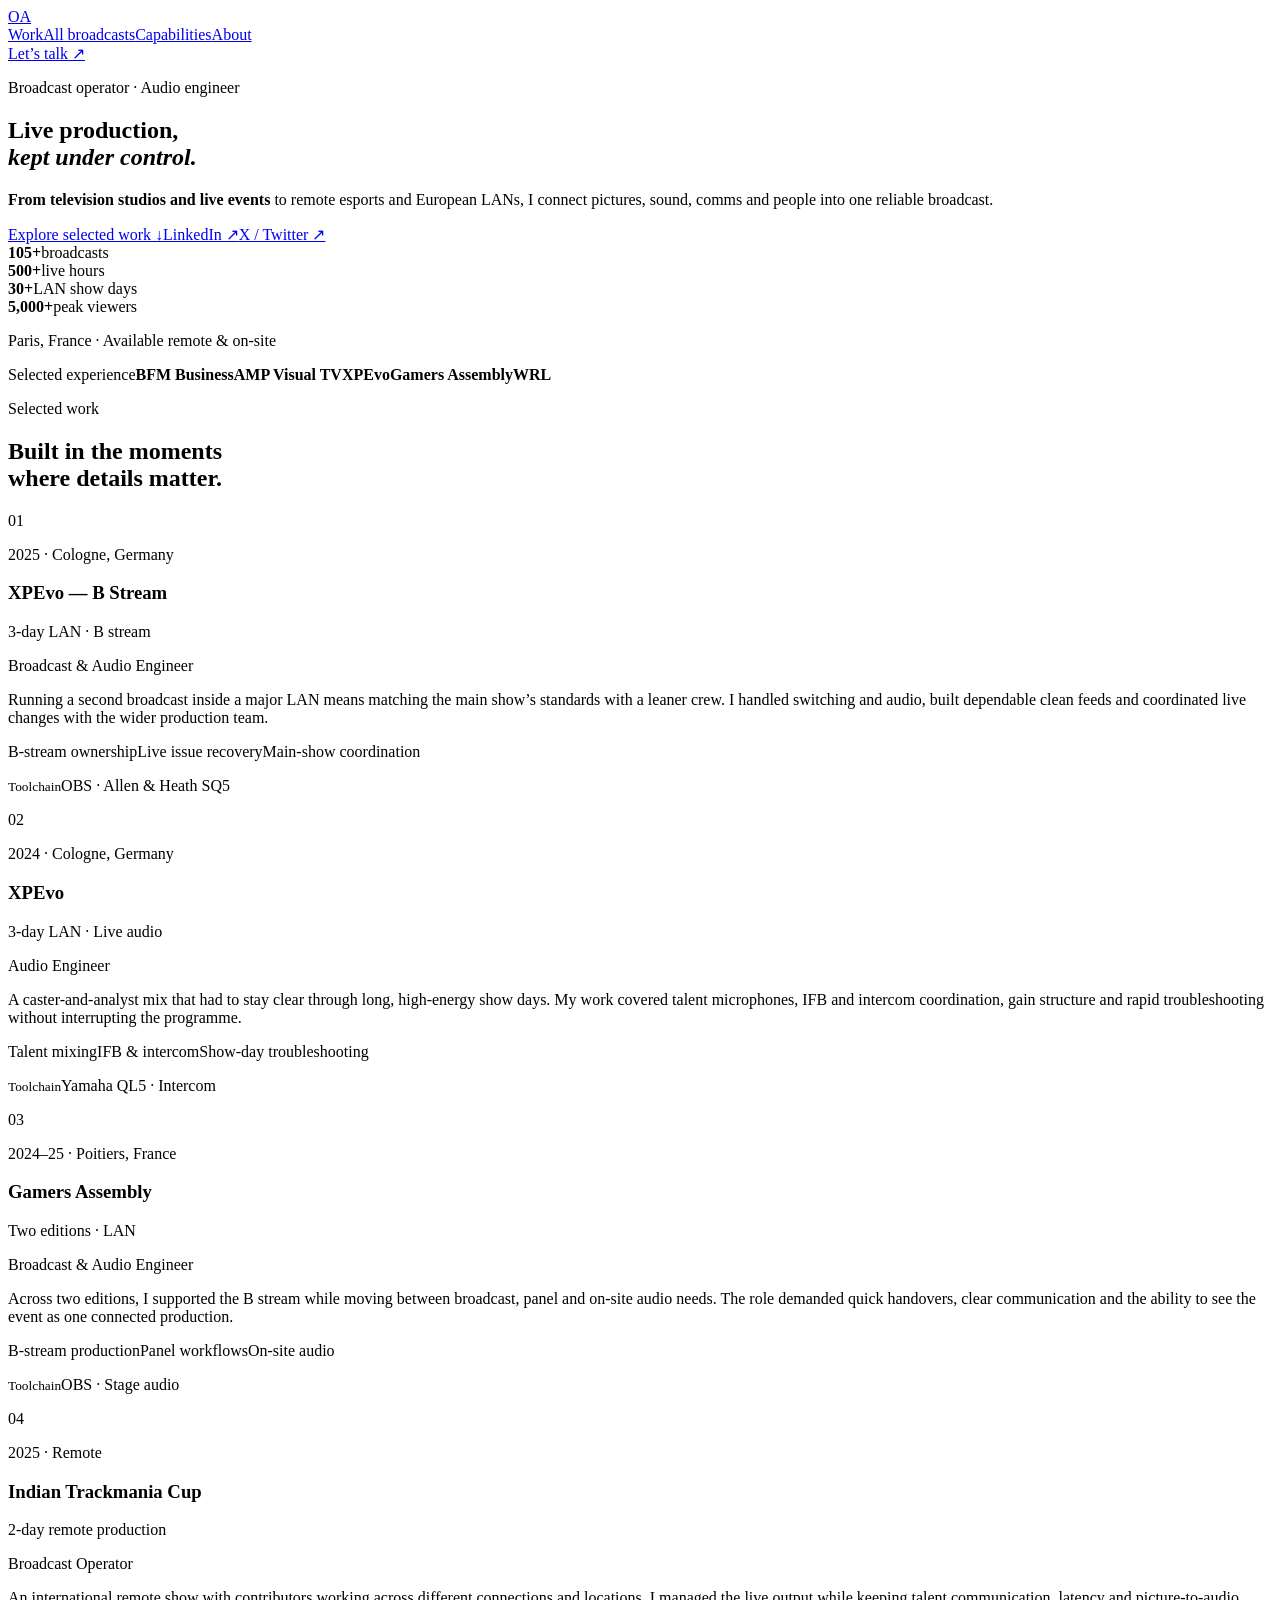
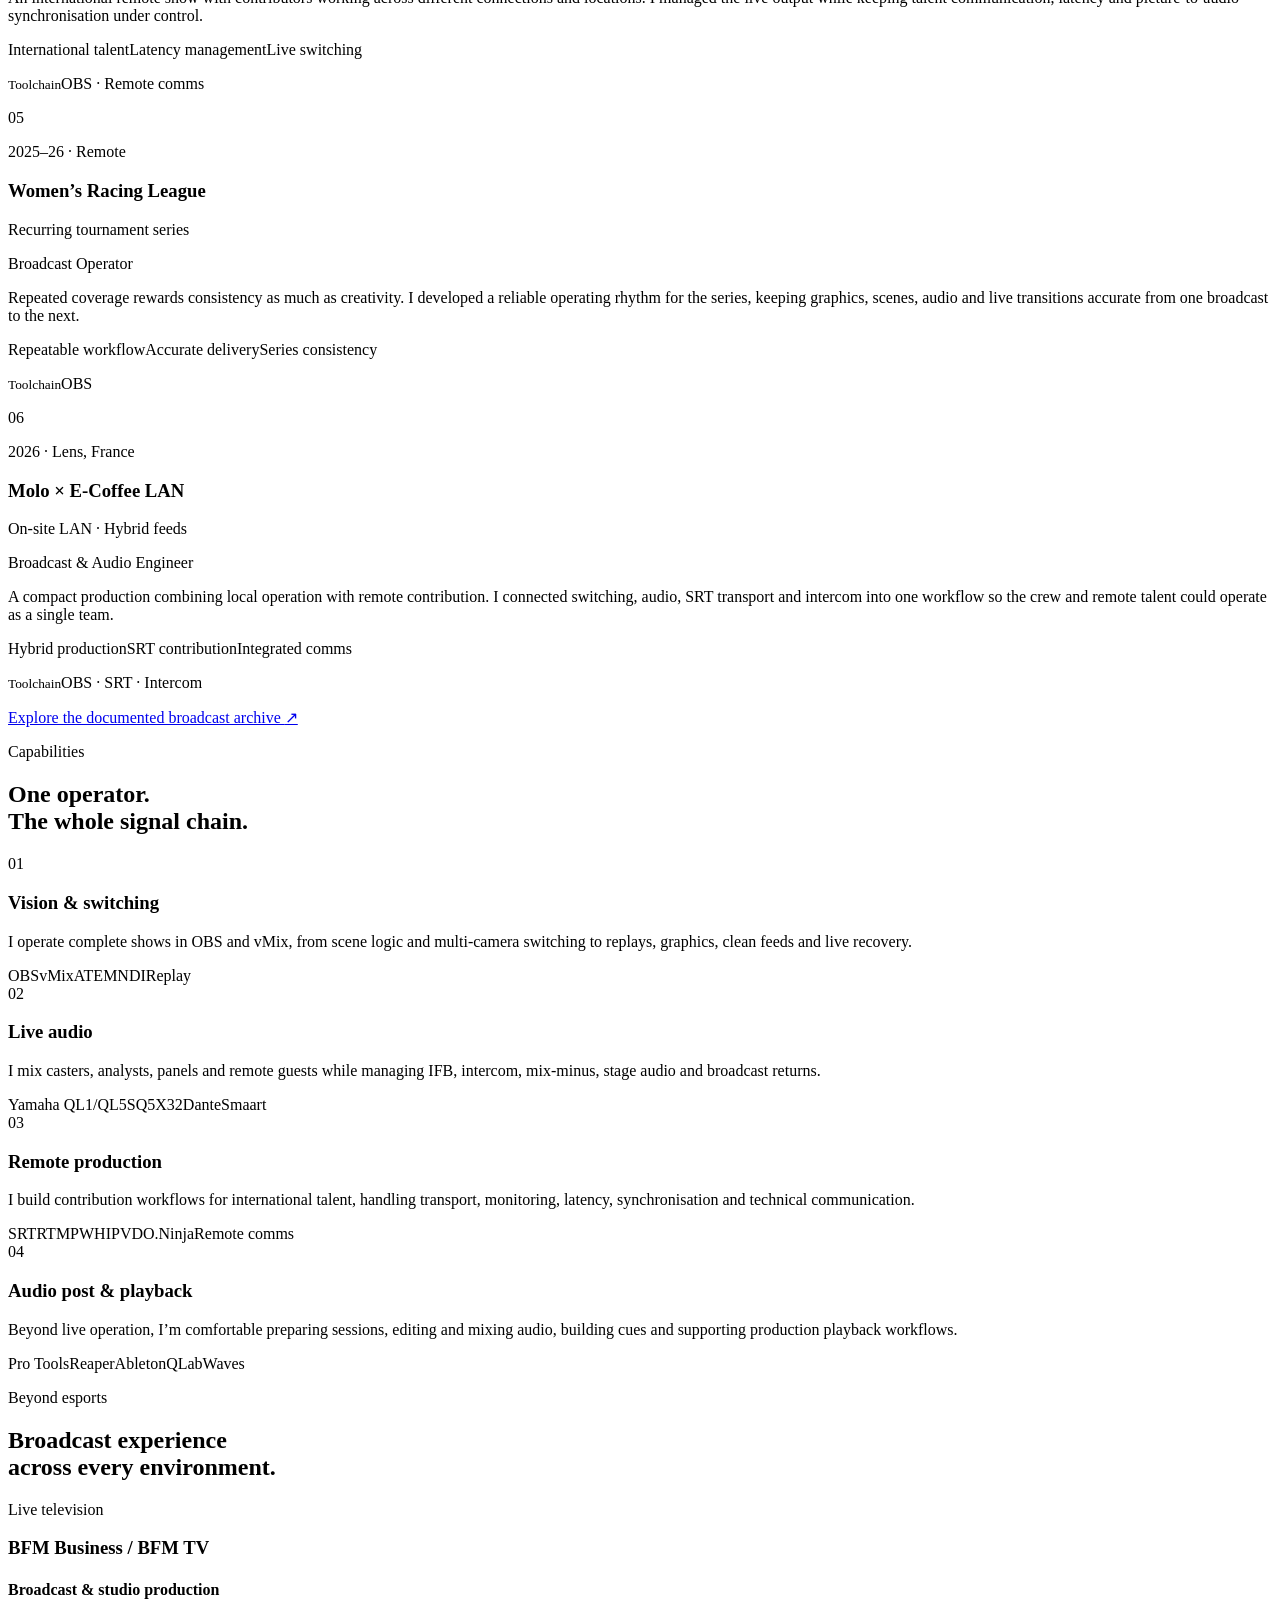
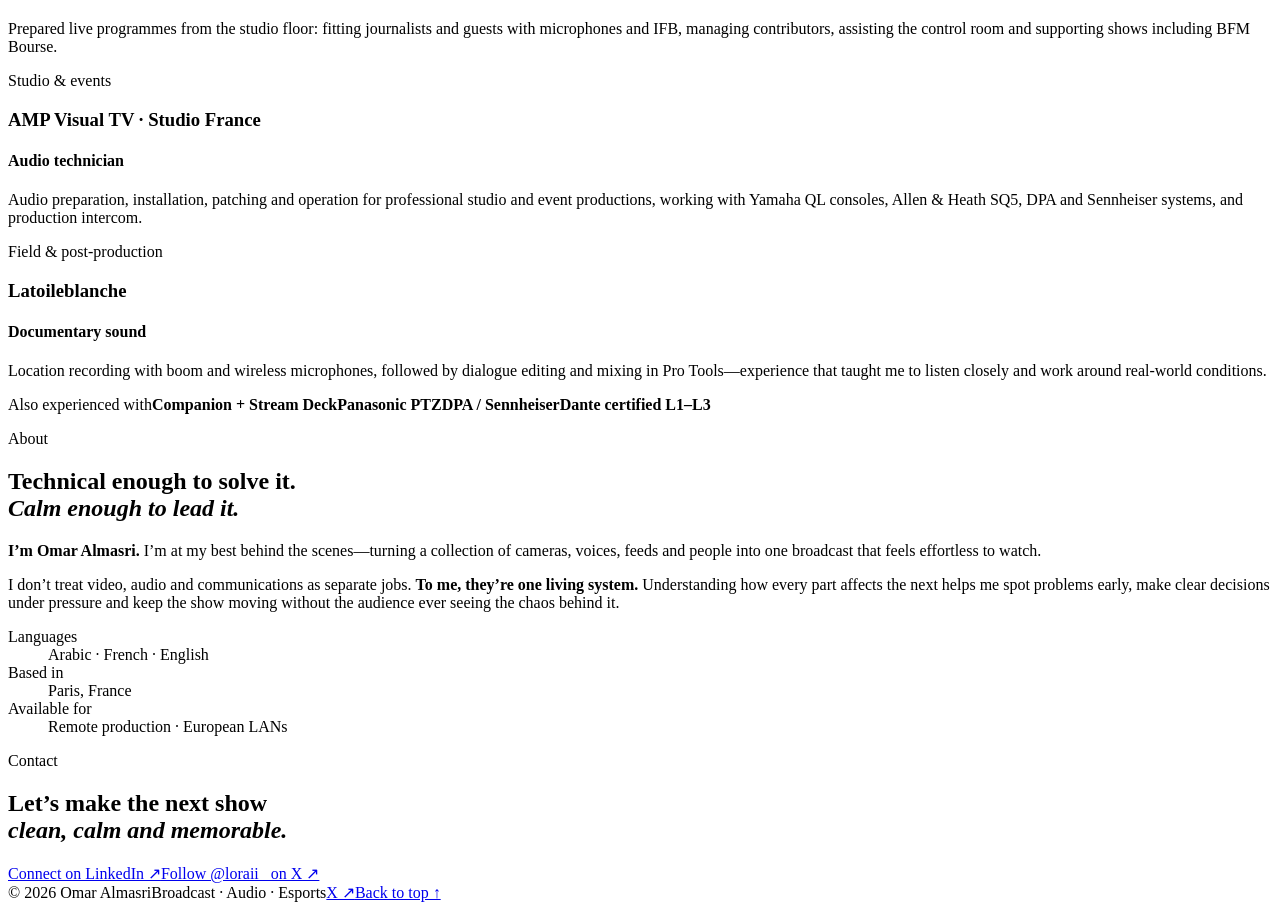
==== index.html @ 9e1d5e9e "Publish portfolio homepage" ====
<!doctype html>
<html lang="en">
<head>
  <meta charset="utf-8">
  <meta name="viewport" content="width=device-width,initial-scale=1">
  <meta name="description" content="Omar Almasri — broadcast operator and audio engineer for esports, remote production and European LAN events.">
  <title>Omar Almasri — Broadcast Operator & Audio Engineer</title>
  <link rel="icon" href="data:image/svg+xml,<svg xmlns=%22http://www.w3.org/2000/svg%22 viewBox=%220 0 100 100%22><rect width=%22100%22 height=%22100%22 fill=%22%2300141d%22/><text x=%2250%22 y=%2264%22 text-anchor=%22middle%22 font-family=%22Arial%22 font-size=%2242%22 font-weight=%22700%22 fill=%22%238cbdb7%22>OA</text></svg>">
  <link rel="stylesheet" href="/styles.css">
</head>
<body>
<main>
  <header class="site-header">
    <a href="#top" class="monogram" aria-label="Back to top">OA</a>
    <nav aria-label="Primary navigation"><a href="#work">Work</a><a href="/broadcasts/">All broadcasts</a><a href="#capabilities">Capabilities</a><a href="#about">About</a></nav>
    <a class="contact-button button-link" href="https://www.linkedin.com/in/abdo-al-hawi-al-masri-022567a6/" target="_blank" rel="noreferrer">Let’s talk ↗</a>
  </header>

  <section id="top" class="hero">
    <div class="hero-image" aria-hidden="true"></div>
    <div class="hero-content">
      <p class="eyebrow light"><i></i> Broadcast operator · Audio engineer</p>
      <h1>Live production,<br><em>kept under control.</em></h1>
      <p class="hero-copy"><strong>From television studios and live events</strong> to remote esports and European LANs, I connect pictures, sound, comms and people into one reliable broadcast.</p>
      <div class="hero-actions"><a class="primary-button button-link" href="#work">Explore selected work ↓</a><a class="text-link" href="https://www.linkedin.com/in/abdo-al-hawi-al-masri-022567a6/" target="_blank" rel="noreferrer">LinkedIn ↗</a><a class="text-link" href="https://x.com/loraii_" target="_blank" rel="noreferrer">X / Twitter ↗</a></div>
    </div>
    <div class="signal-card" aria-label="Portfolio statistics"><div><strong>105+</strong><span>broadcasts</span></div><div><strong>500+</strong><span>live hours</span></div><div><strong>30+</strong><span>LAN show days</span></div><div><strong>5,000+</strong><span>peak viewers</span></div></div>
    <p class="location">Paris, France · Available remote & on-site</p>
  </section>

  <section class="trust-strip" aria-label="Selected collaborators and events"><span>Selected experience</span><b>BFM Business</b><b>AMP Visual TV</b><b>XPEvo</b><b>Gamers Assembly</b><b>WRL</b></section>

  <section id="work" class="section work-section">
    <div class="section-heading"><p class="eyebrow"><i></i> Selected work</p><h2>Built in the moments<br>where details matter.</h2></div>
    <div class="work-list">
      <article class="work-row"><div class="work-index">01</div><div class="work-title"><p class="work-year">2025 · Cologne, Germany</p><h3>XPEvo — B Stream</h3><p class="work-format">3-day LAN · B stream</p></div><div class="work-story"><p class="work-role">Broadcast & Audio Engineer</p><p class="work-note">Running a second broadcast inside a major LAN means matching the main show’s standards with a leaner crew. I handled switching and audio, built dependable clean feeds and coordinated live changes with the wider production team.</p><div class="work-focus"><span>B-stream ownership</span><span>Live issue recovery</span><span>Main-show coordination</span></div><p class="work-tools"><small>Toolchain</small>OBS · Allen & Heath SQ5</p></div></article>
      <article class="work-row"><div class="work-index">02</div><div class="work-title"><p class="work-year">2024 · Cologne, Germany</p><h3>XPEvo</h3><p class="work-format">3-day LAN · Live audio</p></div><div class="work-story"><p class="work-role">Audio Engineer</p><p class="work-note">A caster-and-analyst mix that had to stay clear through long, high-energy show days. My work covered talent microphones, IFB and intercom coordination, gain structure and rapid troubleshooting without interrupting the programme.</p><div class="work-focus"><span>Talent mixing</span><span>IFB & intercom</span><span>Show-day troubleshooting</span></div><p class="work-tools"><small>Toolchain</small>Yamaha QL5 · Intercom</p></div></article>
      <article class="work-row"><div class="work-index">03</div><div class="work-title"><p class="work-year">2024–25 · Poitiers, France</p><h3>Gamers Assembly</h3><p class="work-format">Two editions · LAN</p></div><div class="work-story"><p class="work-role">Broadcast & Audio Engineer</p><p class="work-note">Across two editions, I supported the B stream while moving between broadcast, panel and on-site audio needs. The role demanded quick handovers, clear communication and the ability to see the event as one connected production.</p><div class="work-focus"><span>B-stream production</span><span>Panel workflows</span><span>On-site audio</span></div><p class="work-tools"><small>Toolchain</small>OBS · Stage audio</p></div></article>
      <article class="work-row"><div class="work-index">04</div><div class="work-title"><p class="work-year">2025 · Remote</p><h3>Indian Trackmania Cup</h3><p class="work-format">2-day remote production</p></div><div class="work-story"><p class="work-role">Broadcast Operator</p><p class="work-note">An international remote show with contributors working across different connections and locations. I managed the live output while keeping talent communication, latency and picture-to-audio synchronisation under control.</p><div class="work-focus"><span>International talent</span><span>Latency management</span><span>Live switching</span></div><p class="work-tools"><small>Toolchain</small>OBS · Remote comms</p></div></article>
      <article class="work-row"><div class="work-index">05</div><div class="work-title"><p class="work-year">2025–26 · Remote</p><h3>Women’s Racing League</h3><p class="work-format">Recurring tournament series</p></div><div class="work-story"><p class="work-role">Broadcast Operator</p><p class="work-note">Repeated coverage rewards consistency as much as creativity. I developed a reliable operating rhythm for the series, keeping graphics, scenes, audio and live transitions accurate from one broadcast to the next.</p><div class="work-focus"><span>Repeatable workflow</span><span>Accurate delivery</span><span>Series consistency</span></div><p class="work-tools"><small>Toolchain</small>OBS</p></div></article>
      <article class="work-row"><div class="work-index">06</div><div class="work-title"><p class="work-year">2026 · Lens, France</p><h3>Molo × E-Coffee LAN</h3><p class="work-format">On-site LAN · Hybrid feeds</p></div><div class="work-story"><p class="work-role">Broadcast & Audio Engineer</p><p class="work-note">A compact production combining local operation with remote contribution. I connected switching, audio, SRT transport and intercom into one workflow so the crew and remote talent could operate as a single team.</p><div class="work-focus"><span>Hybrid production</span><span>SRT contribution</span><span>Integrated comms</span></div><p class="work-tools"><small>Toolchain</small>OBS · SRT · Intercom</p></div></article>
    </div>
    <a class="archive-link" href="/broadcasts/">Explore the documented broadcast archive <span>↗</span></a>
  </section>

  <section id="capabilities" class="section capabilities-section">
    <div class="section-heading compact"><p class="eyebrow light"><i></i> Capabilities</p><h2>One operator.<br>The whole signal chain.</h2></div>
    <div class="capability-grid">
      <article><span class="cap-number">01</span><h3>Vision & switching</h3><p>I operate complete shows in OBS and vMix, from scene logic and multi-camera switching to replays, graphics, clean feeds and live recovery.</p><div class="tags"><span>OBS</span><span>vMix</span><span>ATEM</span><span>NDI</span><span>Replay</span></div></article>
      <article><span class="cap-number">02</span><h3>Live audio</h3><p>I mix casters, analysts, panels and remote guests while managing IFB, intercom, mix-minus, stage audio and broadcast returns.</p><div class="tags"><span>Yamaha QL1/QL5</span><span>SQ5</span><span>X32</span><span>Dante</span><span>Smaart</span></div></article>
      <article><span class="cap-number">03</span><h3>Remote production</h3><p>I build contribution workflows for international talent, handling transport, monitoring, latency, synchronisation and technical communication.</p><div class="tags"><span>SRT</span><span>RTMP</span><span>WHIP</span><span>VDO.Ninja</span><span>Remote comms</span></div></article>
      <article><span class="cap-number">04</span><h3>Audio post & playback</h3><p>Beyond live operation, I’m comfortable preparing sessions, editing and mixing audio, building cues and supporting production playback workflows.</p><div class="tags"><span>Pro Tools</span><span>Reaper</span><span>Ableton</span><span>QLab</span><span>Waves</span></div></article>
    </div>
  </section>

  <section class="section wider-section">
    <div class="section-heading"><p class="eyebrow"><i></i> Beyond esports</p><h2>Broadcast experience<br>across every environment.</h2></div>
    <div class="wider-grid">
      <article><span>Live television</span><h3>BFM Business / BFM TV</h3><h4>Broadcast & studio production</h4><p>Prepared live programmes from the studio floor: fitting journalists and guests with microphones and IFB, managing contributors, assisting the control room and supporting shows including BFM Bourse.</p></article>
      <article><span>Studio & events</span><h3>AMP Visual TV · Studio France</h3><h4>Audio technician</h4><p>Audio preparation, installation, patching and operation for professional studio and event productions, working with Yamaha QL consoles, Allen & Heath SQ5, DPA and Sennheiser systems, and production intercom.</p></article>
      <article><span>Field & post-production</span><h3>Latoileblanche</h3><h4>Documentary sound</h4><p>Location recording with boom and wireless microphones, followed by dialogue editing and mixing in Pro Tools—experience that taught me to listen closely and work around real-world conditions.</p></article>
    </div>
    <div class="tool-ribbon"><span>Also experienced with</span><b>Companion + Stream Deck</b><b>Panasonic PTZ</b><b>DPA / Sennheiser</b><b>Dante certified L1–L3</b></div>
  </section>

  <section id="about" class="section about-section">
    <div><p class="eyebrow"><i></i> About</p><h2>Technical enough to solve it.<br><em>Calm enough to lead it.</em></h2></div>
    <div class="about-copy"><p><strong>I’m Omar Almasri.</strong> I’m at my best behind the scenes—turning a collection of cameras, voices, feeds and people into one broadcast that feels effortless to watch.</p><p>I don’t treat video, audio and communications as separate jobs. <strong>To me, they’re one living system.</strong> Understanding how every part affects the next helps me spot problems early, make clear decisions under pressure and keep the show moving without the audience ever seeing the chaos behind it.</p><dl><div><dt>Languages</dt><dd>Arabic · French · English</dd></div><div><dt>Based in</dt><dd>Paris, France</dd></div><div><dt>Available for</dt><dd>Remote production · European LANs</dd></div></dl></div>
  </section>

  <section class="contact-section"><p class="eyebrow light"><i></i> Contact</p><h2>Let’s make the next show<br><em>clean, calm and memorable.</em></h2><div class="contact-actions"><a class="primary-button large button-link" href="https://www.linkedin.com/in/abdo-al-hawi-al-masri-022567a6/" target="_blank" rel="noreferrer">Connect on LinkedIn ↗</a><a class="social-secondary" href="https://x.com/loraii_" target="_blank" rel="noreferrer">Follow @loraii_ on X ↗</a></div></section>
  <footer><span>© 2026 Omar Almasri</span><span>Broadcast · Audio · Esports</span><span class="footer-links"><a href="https://x.com/loraii_" target="_blank" rel="noreferrer">X ↗</a><a href="#top">Back to top ↑</a></span></footer>
</main>
</body>
</html>
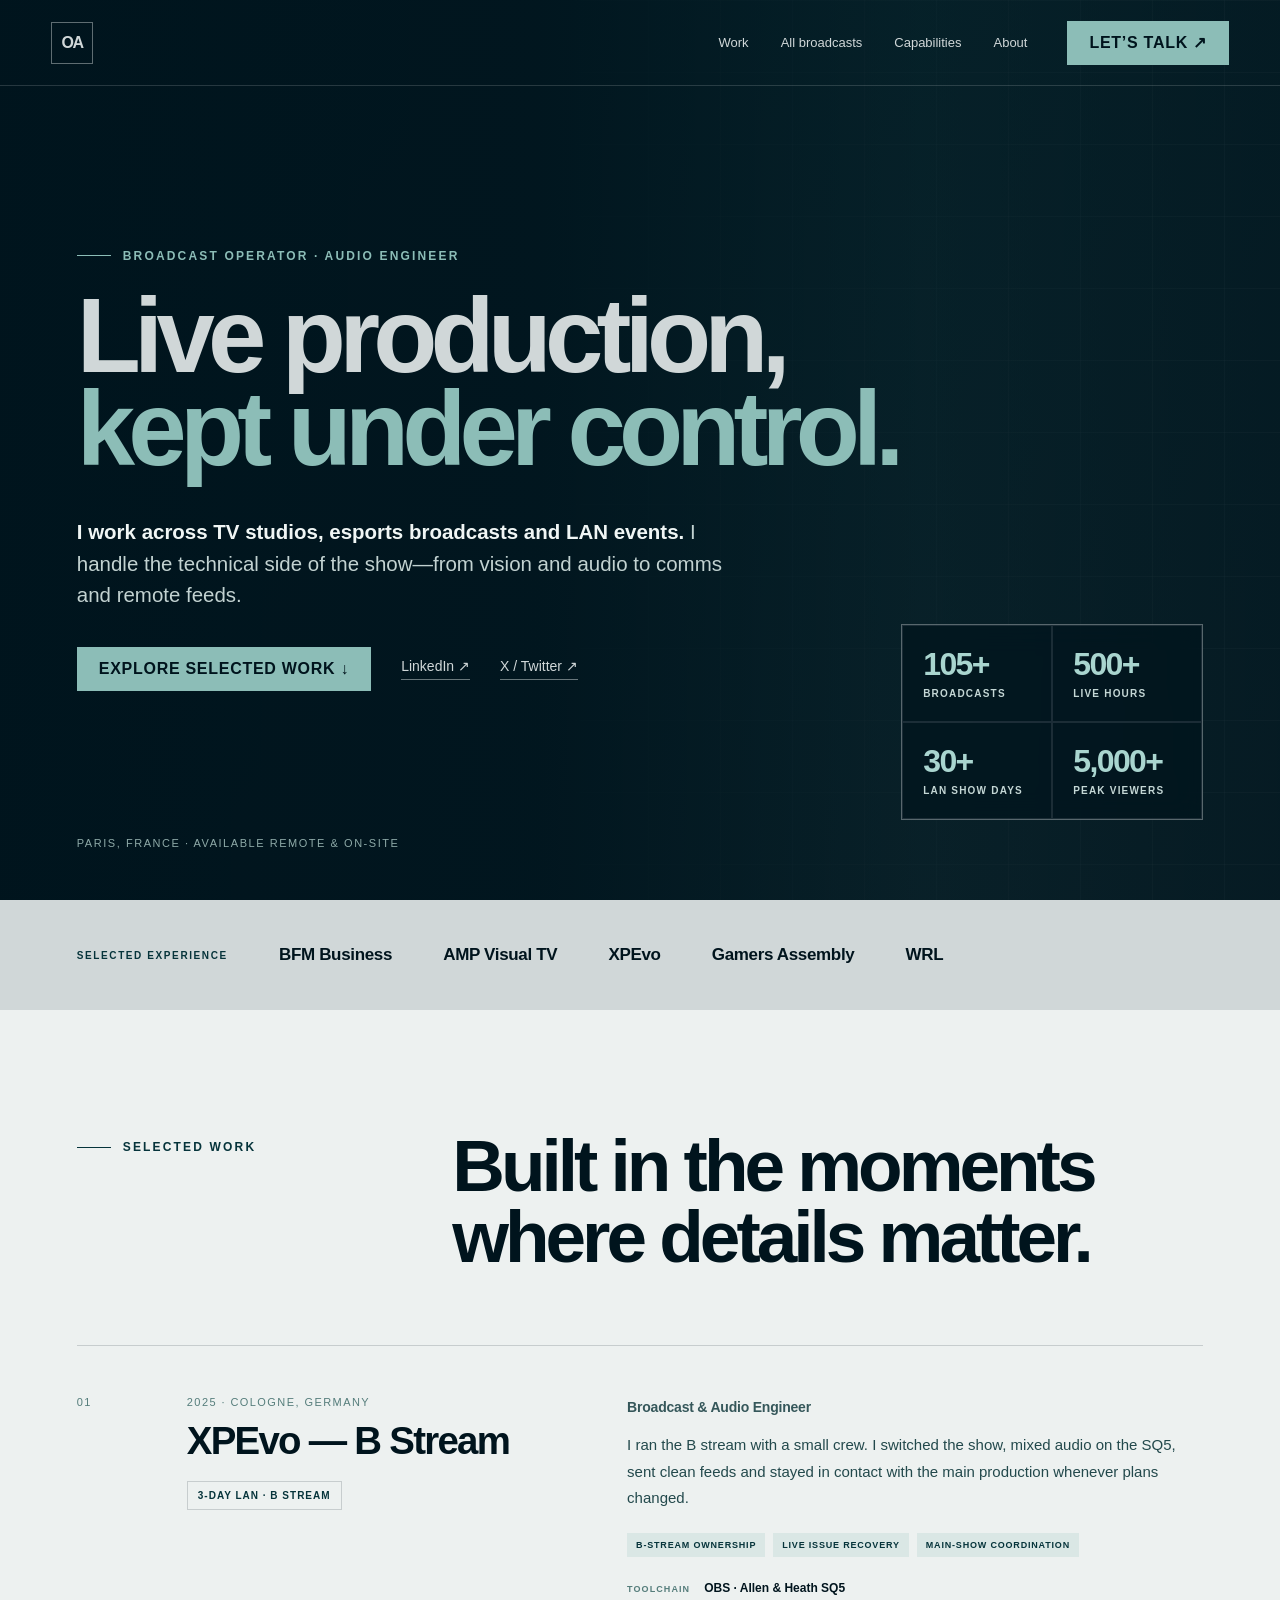
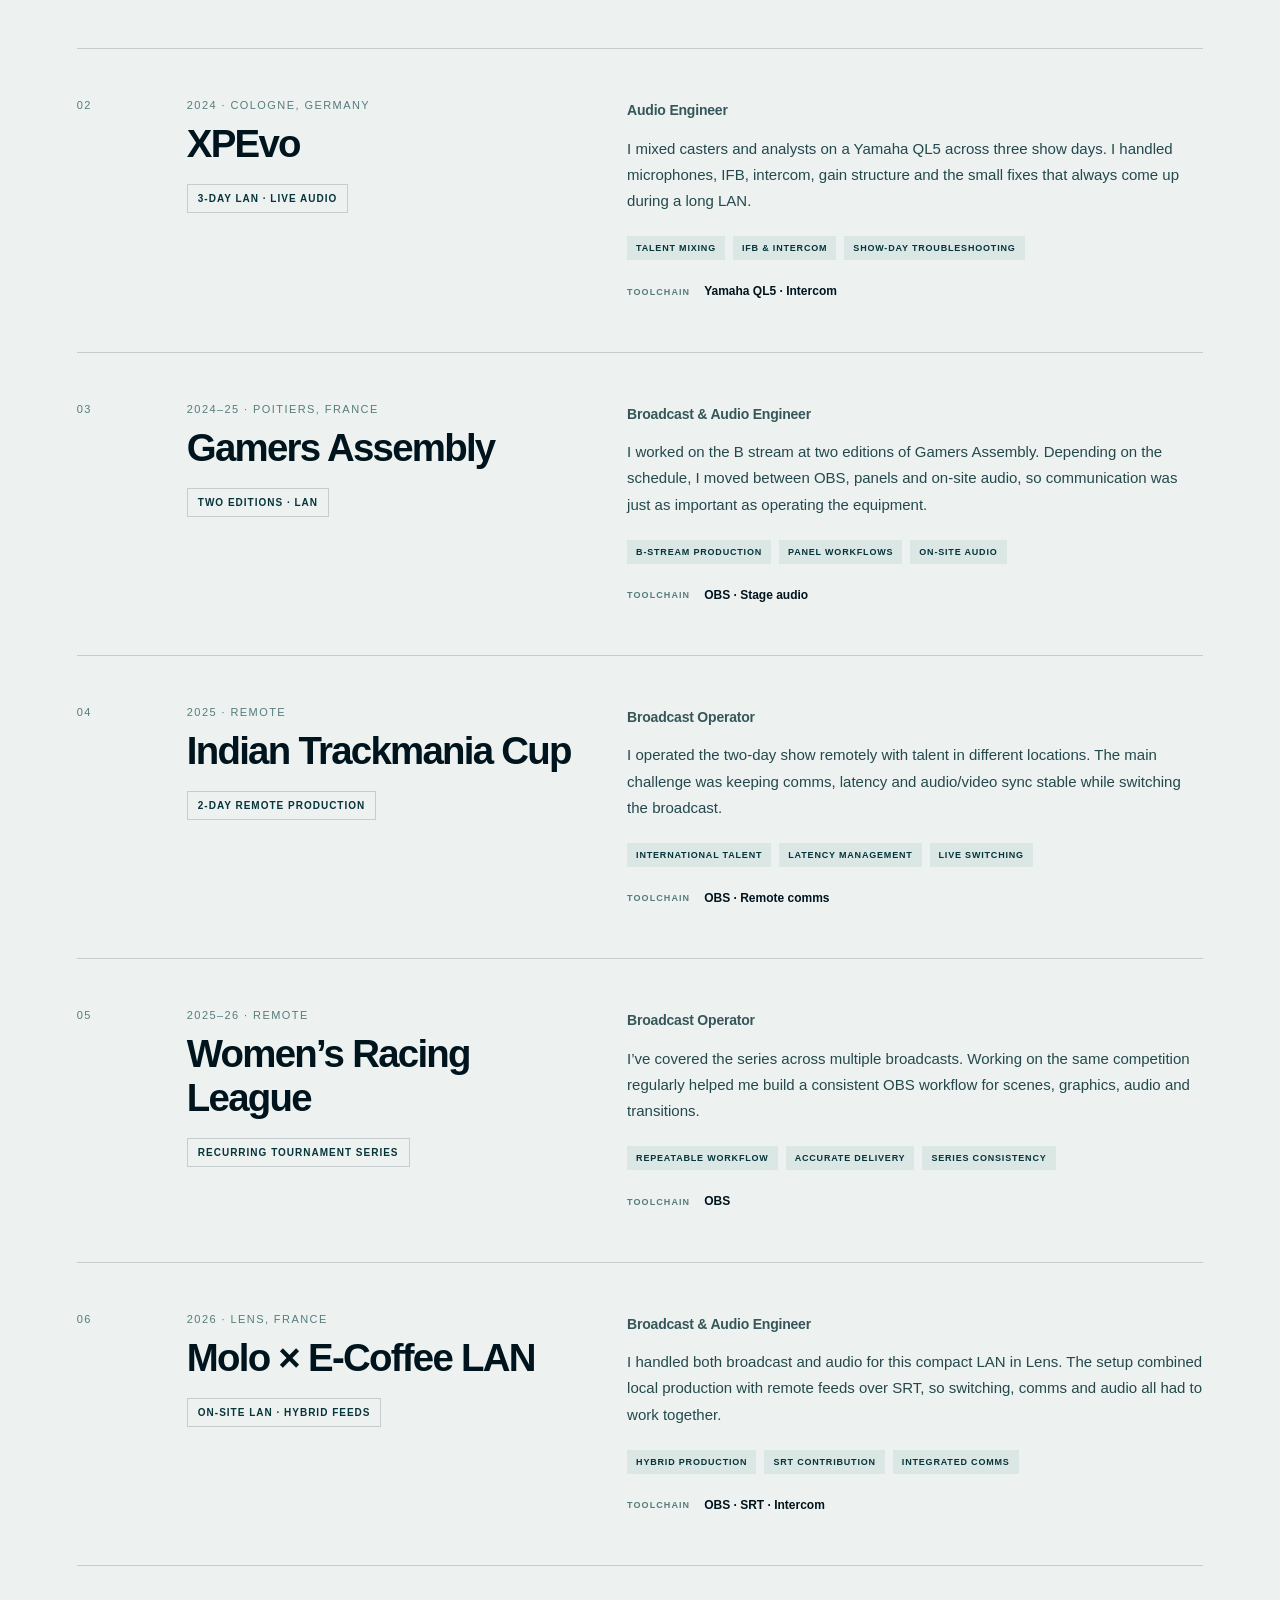
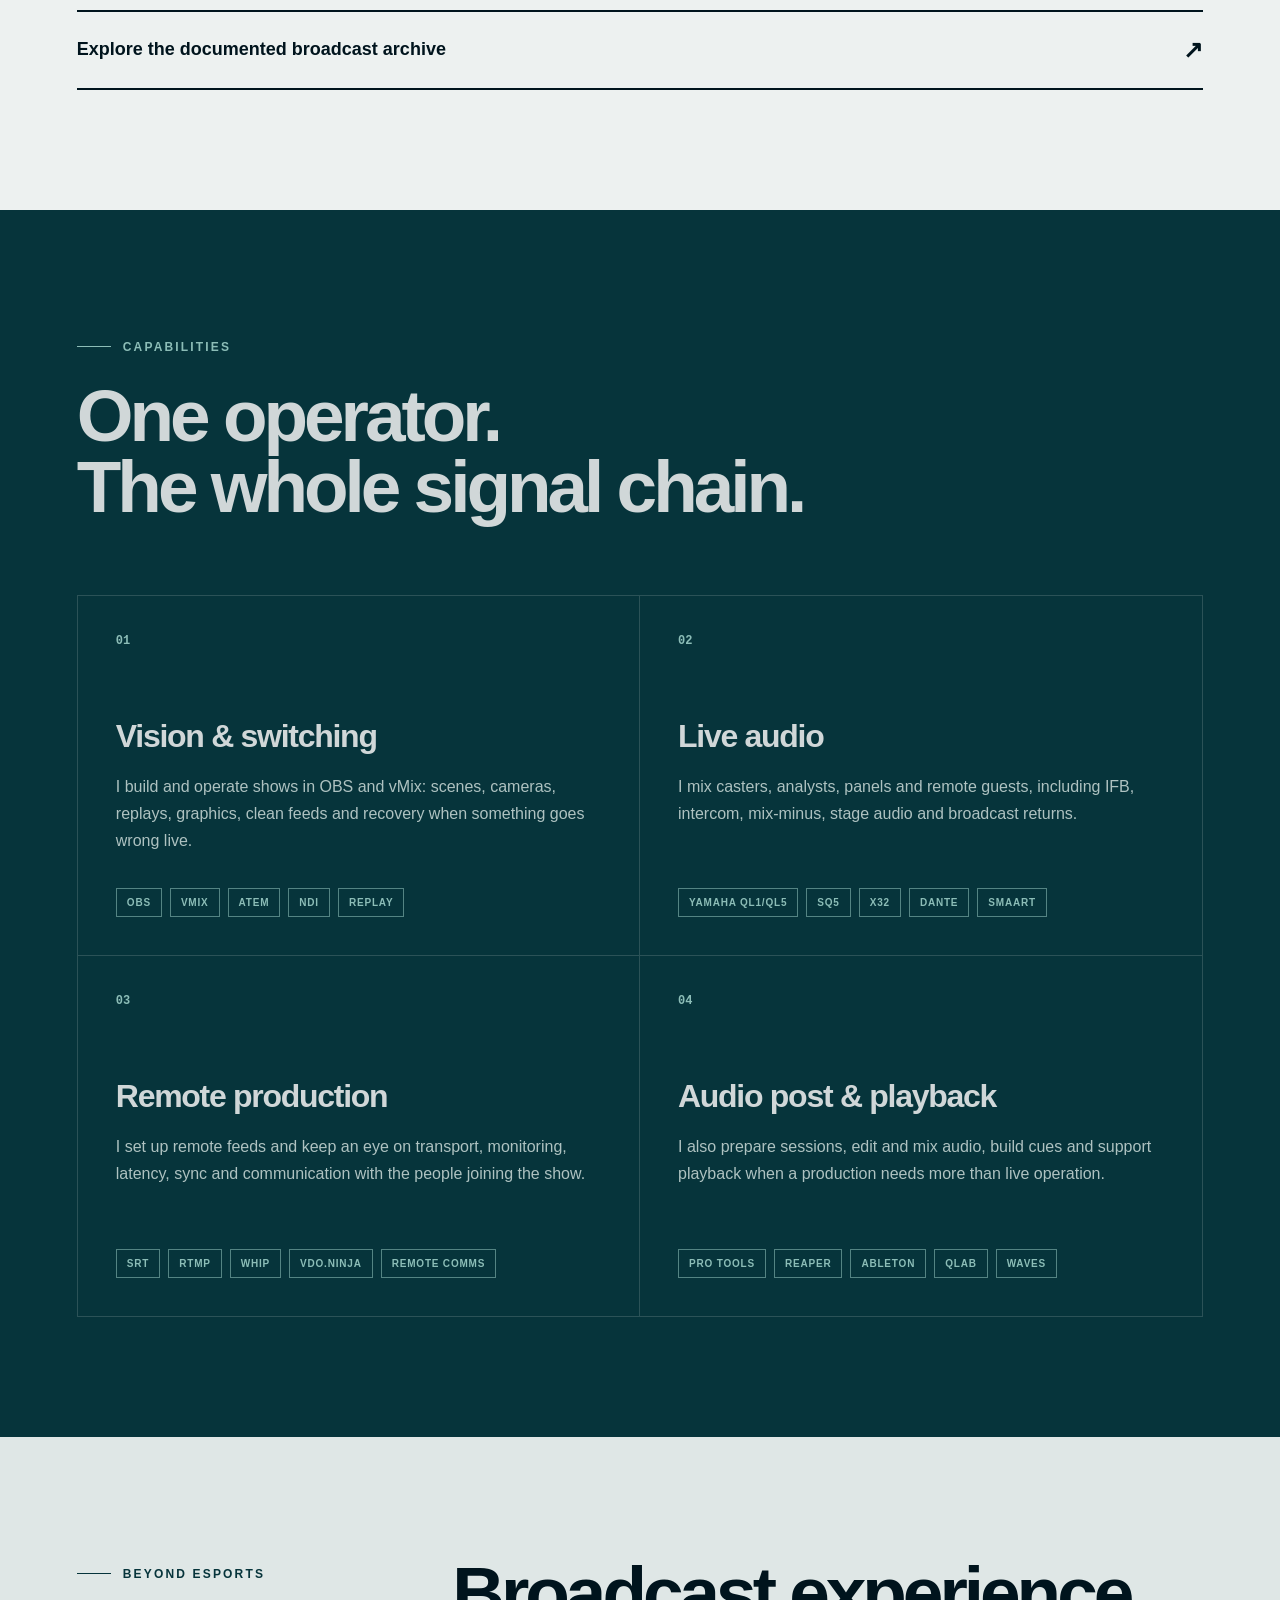
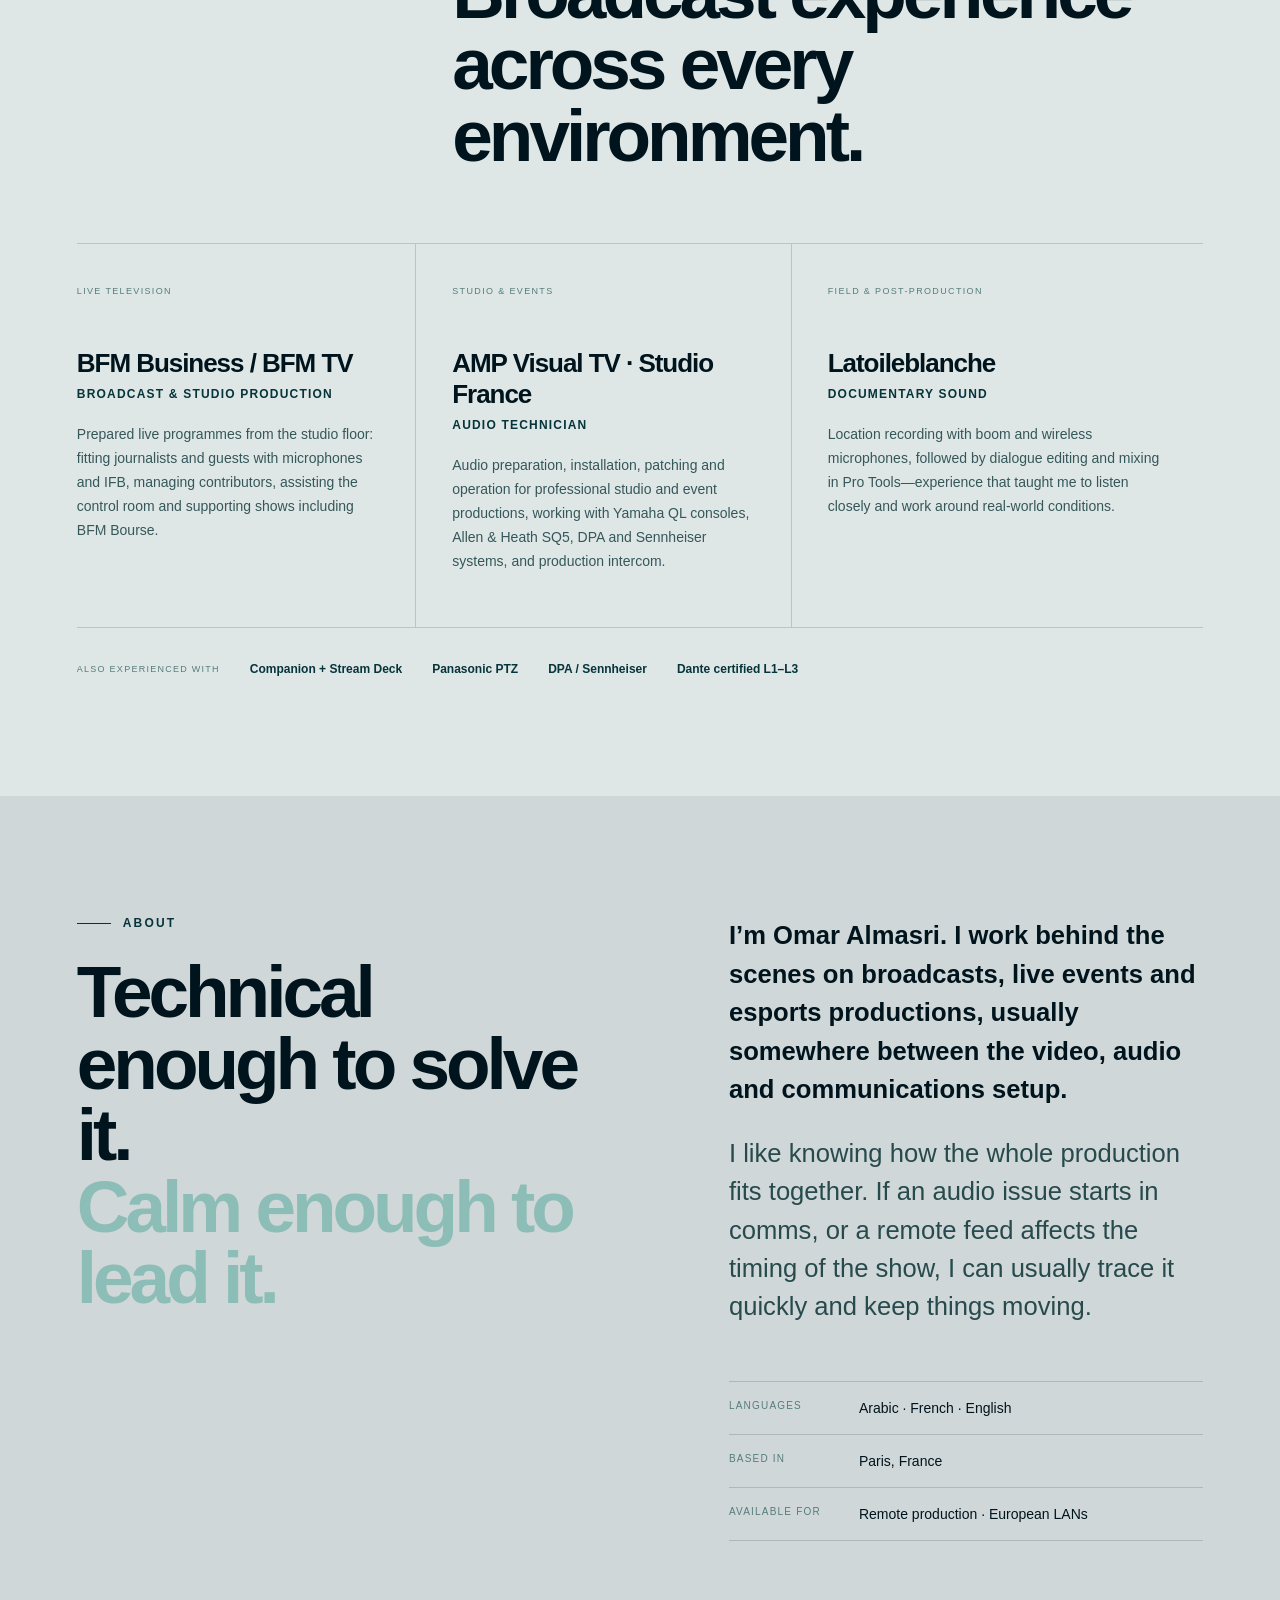
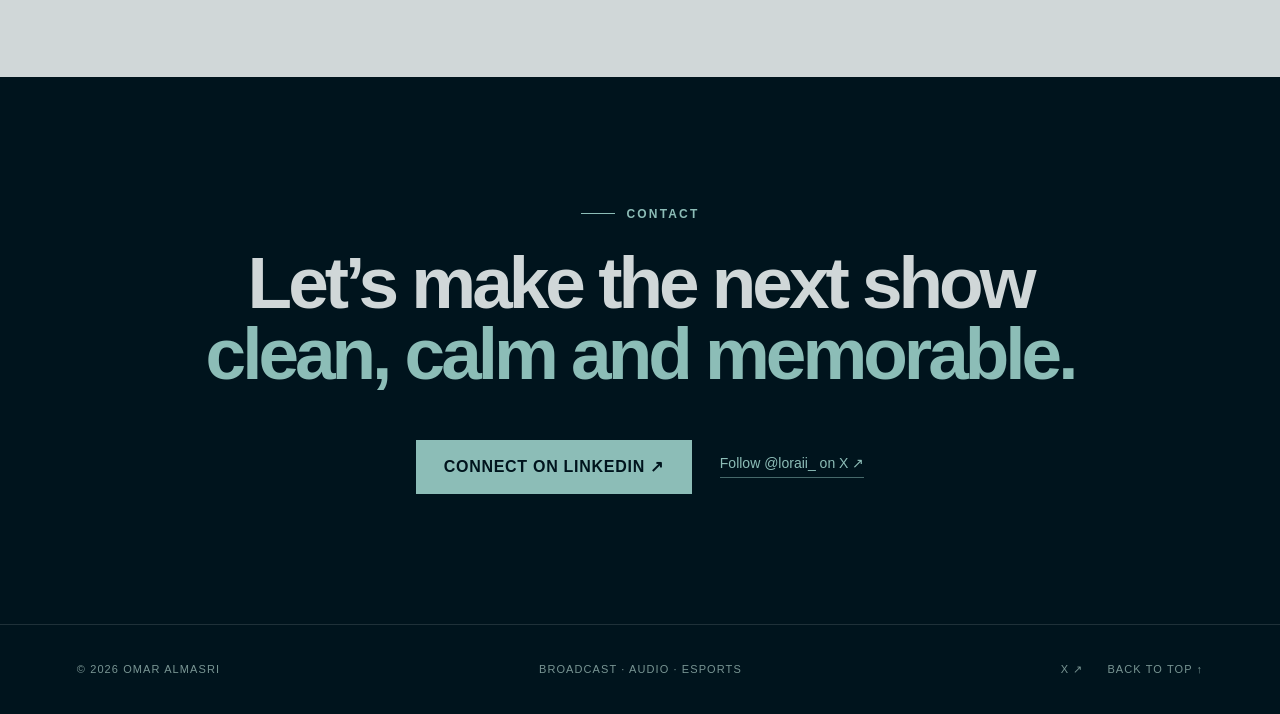
==== commit fdda3d71: "Rewrite portfolio copy in a natural voice" ====
--- a/index.html
+++ b/index.html
@@ -21,7 +21,7 @@
     <div class="hero-content">
       <p class="eyebrow light"><i></i> Broadcast operator · Audio engineer</p>
       <h1>Live production,<br><em>kept under control.</em></h1>
-      <p class="hero-copy"><strong>From television studios and live events</strong> to remote esports and European LANs, I connect pictures, sound, comms and people into one reliable broadcast.</p>
+      <p class="hero-copy"><strong>I work across TV studios, esports broadcasts and LAN events.</strong> I handle the technical side of the show—from vision and audio to comms and remote feeds.</p>
       <div class="hero-actions"><a class="primary-button button-link" href="#work">Explore selected work ↓</a><a class="text-link" href="https://www.linkedin.com/in/abdo-al-hawi-al-masri-022567a6/" target="_blank" rel="noreferrer">LinkedIn ↗</a><a class="text-link" href="https://x.com/loraii_" target="_blank" rel="noreferrer">X / Twitter ↗</a></div>
     </div>
     <div class="signal-card" aria-label="Portfolio statistics"><div><strong>105+</strong><span>broadcasts</span></div><div><strong>500+</strong><span>live hours</span></div><div><strong>30+</strong><span>LAN show days</span></div><div><strong>5,000+</strong><span>peak viewers</span></div></div>
@@ -33,12 +33,12 @@
   <section id="work" class="section work-section">
     <div class="section-heading"><p class="eyebrow"><i></i> Selected work</p><h2>Built in the moments<br>where details matter.</h2></div>
     <div class="work-list">
-      <article class="work-row"><div class="work-index">01</div><div class="work-title"><p class="work-year">2025 · Cologne, Germany</p><h3>XPEvo — B Stream</h3><p class="work-format">3-day LAN · B stream</p></div><div class="work-story"><p class="work-role">Broadcast & Audio Engineer</p><p class="work-note">Running a second broadcast inside a major LAN means matching the main show’s standards with a leaner crew. I handled switching and audio, built dependable clean feeds and coordinated live changes with the wider production team.</p><div class="work-focus"><span>B-stream ownership</span><span>Live issue recovery</span><span>Main-show coordination</span></div><p class="work-tools"><small>Toolchain</small>OBS · Allen & Heath SQ5</p></div></article>
-      <article class="work-row"><div class="work-index">02</div><div class="work-title"><p class="work-year">2024 · Cologne, Germany</p><h3>XPEvo</h3><p class="work-format">3-day LAN · Live audio</p></div><div class="work-story"><p class="work-role">Audio Engineer</p><p class="work-note">A caster-and-analyst mix that had to stay clear through long, high-energy show days. My work covered talent microphones, IFB and intercom coordination, gain structure and rapid troubleshooting without interrupting the programme.</p><div class="work-focus"><span>Talent mixing</span><span>IFB & intercom</span><span>Show-day troubleshooting</span></div><p class="work-tools"><small>Toolchain</small>Yamaha QL5 · Intercom</p></div></article>
-      <article class="work-row"><div class="work-index">03</div><div class="work-title"><p class="work-year">2024–25 · Poitiers, France</p><h3>Gamers Assembly</h3><p class="work-format">Two editions · LAN</p></div><div class="work-story"><p class="work-role">Broadcast & Audio Engineer</p><p class="work-note">Across two editions, I supported the B stream while moving between broadcast, panel and on-site audio needs. The role demanded quick handovers, clear communication and the ability to see the event as one connected production.</p><div class="work-focus"><span>B-stream production</span><span>Panel workflows</span><span>On-site audio</span></div><p class="work-tools"><small>Toolchain</small>OBS · Stage audio</p></div></article>
-      <article class="work-row"><div class="work-index">04</div><div class="work-title"><p class="work-year">2025 · Remote</p><h3>Indian Trackmania Cup</h3><p class="work-format">2-day remote production</p></div><div class="work-story"><p class="work-role">Broadcast Operator</p><p class="work-note">An international remote show with contributors working across different connections and locations. I managed the live output while keeping talent communication, latency and picture-to-audio synchronisation under control.</p><div class="work-focus"><span>International talent</span><span>Latency management</span><span>Live switching</span></div><p class="work-tools"><small>Toolchain</small>OBS · Remote comms</p></div></article>
-      <article class="work-row"><div class="work-index">05</div><div class="work-title"><p class="work-year">2025–26 · Remote</p><h3>Women’s Racing League</h3><p class="work-format">Recurring tournament series</p></div><div class="work-story"><p class="work-role">Broadcast Operator</p><p class="work-note">Repeated coverage rewards consistency as much as creativity. I developed a reliable operating rhythm for the series, keeping graphics, scenes, audio and live transitions accurate from one broadcast to the next.</p><div class="work-focus"><span>Repeatable workflow</span><span>Accurate delivery</span><span>Series consistency</span></div><p class="work-tools"><small>Toolchain</small>OBS</p></div></article>
-      <article class="work-row"><div class="work-index">06</div><div class="work-title"><p class="work-year">2026 · Lens, France</p><h3>Molo × E-Coffee LAN</h3><p class="work-format">On-site LAN · Hybrid feeds</p></div><div class="work-story"><p class="work-role">Broadcast & Audio Engineer</p><p class="work-note">A compact production combining local operation with remote contribution. I connected switching, audio, SRT transport and intercom into one workflow so the crew and remote talent could operate as a single team.</p><div class="work-focus"><span>Hybrid production</span><span>SRT contribution</span><span>Integrated comms</span></div><p class="work-tools"><small>Toolchain</small>OBS · SRT · Intercom</p></div></article>
+      <article class="work-row"><div class="work-index">01</div><div class="work-title"><p class="work-year">2025 · Cologne, Germany</p><h3>XPEvo — B Stream</h3><p class="work-format">3-day LAN · B stream</p></div><div class="work-story"><p class="work-role">Broadcast & Audio Engineer</p><p class="work-note">I ran the B stream with a small crew. I switched the show, mixed audio on the SQ5, sent clean feeds and stayed in contact with the main production whenever plans changed.</p><div class="work-focus"><span>B-stream ownership</span><span>Live issue recovery</span><span>Main-show coordination</span></div><p class="work-tools"><small>Toolchain</small>OBS · Allen & Heath SQ5</p></div></article>
+      <article class="work-row"><div class="work-index">02</div><div class="work-title"><p class="work-year">2024 · Cologne, Germany</p><h3>XPEvo</h3><p class="work-format">3-day LAN · Live audio</p></div><div class="work-story"><p class="work-role">Audio Engineer</p><p class="work-note">I mixed casters and analysts on a Yamaha QL5 across three show days. I handled microphones, IFB, intercom, gain structure and the small fixes that always come up during a long LAN.</p><div class="work-focus"><span>Talent mixing</span><span>IFB & intercom</span><span>Show-day troubleshooting</span></div><p class="work-tools"><small>Toolchain</small>Yamaha QL5 · Intercom</p></div></article>
+      <article class="work-row"><div class="work-index">03</div><div class="work-title"><p class="work-year">2024–25 · Poitiers, France</p><h3>Gamers Assembly</h3><p class="work-format">Two editions · LAN</p></div><div class="work-story"><p class="work-role">Broadcast & Audio Engineer</p><p class="work-note">I worked on the B stream at two editions of Gamers Assembly. Depending on the schedule, I moved between OBS, panels and on-site audio, so communication was just as important as operating the equipment.</p><div class="work-focus"><span>B-stream production</span><span>Panel workflows</span><span>On-site audio</span></div><p class="work-tools"><small>Toolchain</small>OBS · Stage audio</p></div></article>
+      <article class="work-row"><div class="work-index">04</div><div class="work-title"><p class="work-year">2025 · Remote</p><h3>Indian Trackmania Cup</h3><p class="work-format">2-day remote production</p></div><div class="work-story"><p class="work-role">Broadcast Operator</p><p class="work-note">I operated the two-day show remotely with talent in different locations. The main challenge was keeping comms, latency and audio/video sync stable while switching the broadcast.</p><div class="work-focus"><span>International talent</span><span>Latency management</span><span>Live switching</span></div><p class="work-tools"><small>Toolchain</small>OBS · Remote comms</p></div></article>
+      <article class="work-row"><div class="work-index">05</div><div class="work-title"><p class="work-year">2025–26 · Remote</p><h3>Women’s Racing League</h3><p class="work-format">Recurring tournament series</p></div><div class="work-story"><p class="work-role">Broadcast Operator</p><p class="work-note">I’ve covered the series across multiple broadcasts. Working on the same competition regularly helped me build a consistent OBS workflow for scenes, graphics, audio and transitions.</p><div class="work-focus"><span>Repeatable workflow</span><span>Accurate delivery</span><span>Series consistency</span></div><p class="work-tools"><small>Toolchain</small>OBS</p></div></article>
+      <article class="work-row"><div class="work-index">06</div><div class="work-title"><p class="work-year">2026 · Lens, France</p><h3>Molo × E-Coffee LAN</h3><p class="work-format">On-site LAN · Hybrid feeds</p></div><div class="work-story"><p class="work-role">Broadcast & Audio Engineer</p><p class="work-note">I handled both broadcast and audio for this compact LAN in Lens. The setup combined local production with remote feeds over SRT, so switching, comms and audio all had to work together.</p><div class="work-focus"><span>Hybrid production</span><span>SRT contribution</span><span>Integrated comms</span></div><p class="work-tools"><small>Toolchain</small>OBS · SRT · Intercom</p></div></article>
     </div>
     <a class="archive-link" href="/broadcasts/">Explore the documented broadcast archive <span>↗</span></a>
   </section>
@@ -46,10 +46,10 @@
   <section id="capabilities" class="section capabilities-section">
     <div class="section-heading compact"><p class="eyebrow light"><i></i> Capabilities</p><h2>One operator.<br>The whole signal chain.</h2></div>
     <div class="capability-grid">
-      <article><span class="cap-number">01</span><h3>Vision & switching</h3><p>I operate complete shows in OBS and vMix, from scene logic and multi-camera switching to replays, graphics, clean feeds and live recovery.</p><div class="tags"><span>OBS</span><span>vMix</span><span>ATEM</span><span>NDI</span><span>Replay</span></div></article>
-      <article><span class="cap-number">02</span><h3>Live audio</h3><p>I mix casters, analysts, panels and remote guests while managing IFB, intercom, mix-minus, stage audio and broadcast returns.</p><div class="tags"><span>Yamaha QL1/QL5</span><span>SQ5</span><span>X32</span><span>Dante</span><span>Smaart</span></div></article>
-      <article><span class="cap-number">03</span><h3>Remote production</h3><p>I build contribution workflows for international talent, handling transport, monitoring, latency, synchronisation and technical communication.</p><div class="tags"><span>SRT</span><span>RTMP</span><span>WHIP</span><span>VDO.Ninja</span><span>Remote comms</span></div></article>
-      <article><span class="cap-number">04</span><h3>Audio post & playback</h3><p>Beyond live operation, I’m comfortable preparing sessions, editing and mixing audio, building cues and supporting production playback workflows.</p><div class="tags"><span>Pro Tools</span><span>Reaper</span><span>Ableton</span><span>QLab</span><span>Waves</span></div></article>
+      <article><span class="cap-number">01</span><h3>Vision & switching</h3><p>I build and operate shows in OBS and vMix: scenes, cameras, replays, graphics, clean feeds and recovery when something goes wrong live.</p><div class="tags"><span>OBS</span><span>vMix</span><span>ATEM</span><span>NDI</span><span>Replay</span></div></article>
+      <article><span class="cap-number">02</span><h3>Live audio</h3><p>I mix casters, analysts, panels and remote guests, including IFB, intercom, mix-minus, stage audio and broadcast returns.</p><div class="tags"><span>Yamaha QL1/QL5</span><span>SQ5</span><span>X32</span><span>Dante</span><span>Smaart</span></div></article>
+      <article><span class="cap-number">03</span><h3>Remote production</h3><p>I set up remote feeds and keep an eye on transport, monitoring, latency, sync and communication with the people joining the show.</p><div class="tags"><span>SRT</span><span>RTMP</span><span>WHIP</span><span>VDO.Ninja</span><span>Remote comms</span></div></article>
+      <article><span class="cap-number">04</span><h3>Audio post & playback</h3><p>I also prepare sessions, edit and mix audio, build cues and support playback when a production needs more than live operation.</p><div class="tags"><span>Pro Tools</span><span>Reaper</span><span>Ableton</span><span>QLab</span><span>Waves</span></div></article>
     </div>
   </section>
 
@@ -65,7 +65,7 @@
 
   <section id="about" class="section about-section">
     <div><p class="eyebrow"><i></i> About</p><h2>Technical enough to solve it.<br><em>Calm enough to lead it.</em></h2></div>
-    <div class="about-copy"><p><strong>I’m Omar Almasri.</strong> I’m at my best behind the scenes—turning a collection of cameras, voices, feeds and people into one broadcast that feels effortless to watch.</p><p>I don’t treat video, audio and communications as separate jobs. <strong>To me, they’re one living system.</strong> Understanding how every part affects the next helps me spot problems early, make clear decisions under pressure and keep the show moving without the audience ever seeing the chaos behind it.</p><dl><div><dt>Languages</dt><dd>Arabic · French · English</dd></div><div><dt>Based in</dt><dd>Paris, France</dd></div><div><dt>Available for</dt><dd>Remote production · European LANs</dd></div></dl></div>
+    <div class="about-copy"><p><strong>I’m Omar Almasri.</strong> I work behind the scenes on broadcasts, live events and esports productions, usually somewhere between the video, audio and communications setup.</p><p>I like knowing how the whole production fits together. If an audio issue starts in comms, or a remote feed affects the timing of the show, I can usually trace it quickly and keep things moving.</p><dl><div><dt>Languages</dt><dd>Arabic · French · English</dd></div><div><dt>Based in</dt><dd>Paris, France</dd></div><div><dt>Available for</dt><dd>Remote production · European LANs</dd></div></dl></div>
   </section>
 
   <section class="contact-section"><p class="eyebrow light"><i></i> Contact</p><h2>Let’s make the next show<br><em>clean, calm and memorable.</em></h2><div class="contact-actions"><a class="primary-button large button-link" href="https://www.linkedin.com/in/abdo-al-hawi-al-masri-022567a6/" target="_blank" rel="noreferrer">Connect on LinkedIn ↗</a><a class="social-secondary" href="https://x.com/loraii_" target="_blank" rel="noreferrer">Follow @loraii_ on X ↗</a></div></section>
--- a/styles.css
+++ b/styles.css
@@ -0,0 +1,72 @@
+:root{--ink:#00141d;--deep:#06343b;--slate:#557d7b;--sea:#8cbdb7;--mist:#d0d7d8;--paper:#edf1f0;--line:rgba(0,20,29,.16);--radius:0}*{box-sizing:border-box}html{scroll-behavior:smooth;background:var(--ink)}body{margin:0;background:var(--paper);color:var(--ink);font-family:Arial,Helvetica,sans-serif}a{color:inherit;text-decoration:none}.site-header{position:absolute;z-index:20;top:0;left:0;width:100%;height:86px;display:flex;align-items:center;padding:0 4vw;color:var(--mist);border-bottom:1px solid rgba(208,215,216,.18)}.monogram{width:42px;height:42px;display:grid;place-items:center;border:1px solid rgba(208,215,216,.45);font-weight:800;letter-spacing:-.08em}nav{display:flex;gap:32px;margin-left:auto;margin-right:40px;font-size:13px}nav a,.text-link{transition:color .2s ease}nav a:hover,.text-link:hover{color:var(--sea)}.contact-button,.primary-button{border-radius:0!important;background:var(--sea)!important;color:var(--ink)!important;padding:0 22px!important;height:44px!important;font-weight:700!important;box-shadow:none!important}.contact-button:hover,.primary-button:hover{background:var(--mist)!important}.hero{position:relative;min-height:820px;height:100vh;max-height:980px;overflow:hidden;display:flex;align-items:center;color:var(--mist);padding:130px 6vw 90px;background:var(--ink)}.hero-image{position:absolute;inset:0;background:linear-gradient(90deg,rgba(0,20,29,.99) 0%,rgba(0,20,29,.91) 42%,rgba(0,20,29,.45) 72%,rgba(0,20,29,.68) 100%),linear-gradient(135deg,rgba(6,52,59,.72),rgba(140,189,183,.13))}.hero::after{content:"";position:absolute;inset:0;opacity:.12;background-image:linear-gradient(rgba(208,215,216,.25) 1px,transparent 1px),linear-gradient(90deg,rgba(208,215,216,.25) 1px,transparent 1px);background-size:72px 72px;mask-image:linear-gradient(to right,transparent 35%,#000)}.hero-content{position:relative;z-index:2;max-width:990px}.eyebrow{display:flex;align-items:center;gap:12px;margin:0 0 26px;font-size:12px;font-weight:700;letter-spacing:.18em;text-transform:uppercase;color:var(--slate)}.eyebrow i{width:34px;height:1px;background:currentColor}.eyebrow.light{color:var(--sea)}h1,h2,h3,p{margin-top:0}h1{font-size:clamp(58px,8.2vw,124px);line-height:.89;letter-spacing:-.065em;margin-bottom:40px;max-width:1050px;font-weight:700}h1 em,h2 em{color:var(--sea);font-style:normal;font-weight:400}.hero-copy{max-width:670px;color:#c2d2d1;font-size:clamp(17px,1.6vw,22px);line-height:1.55}.hero-actions{display:flex;align-items:center;gap:30px;margin-top:36px}.text-link{font-size:14px;border-bottom:1px solid rgba(208,215,216,.5);padding-bottom:5px}.signal-card{position:absolute;z-index:2;right:6vw;bottom:80px;display:grid;grid-template-columns:repeat(2,150px);border:1px solid rgba(208,215,216,.22);backdrop-filter:blur(14px);background:rgba(0,20,29,.48)}.signal-card div{padding:20px;border:1px solid rgba(208,215,216,.12)}.signal-card strong{display:block;font-size:28px;color:var(--sea)}.signal-card span{font-size:10px;text-transform:uppercase;letter-spacing:.12em;color:#a9bebc}.location{position:absolute;z-index:2;left:6vw;bottom:40px;font-size:11px;text-transform:uppercase;letter-spacing:.14em;color:#8eaaa8}.trust-strip{min-height:110px;display:flex;align-items:center;gap:clamp(24px,4vw,70px);padding:25px 6vw;background:var(--mist);overflow:hidden;white-space:nowrap}.trust-strip span{font-size:10px;text-transform:uppercase;letter-spacing:.16em;color:var(--slate)}.trust-strip b{font-size:16px;letter-spacing:-.02em}.section{padding:120px 6vw}.section-heading{display:grid;grid-template-columns:1fr 2fr;align-items:start;margin-bottom:72px}.section-heading h2,.about-section h2,.contact-section h2{font-size:clamp(42px,5.7vw,82px);line-height:.98;letter-spacing:-.055em;margin:0}.section-heading .eyebrow{padding-top:10px}.work-section{background:var(--paper)}.work-list{border-top:1px solid var(--line)}.work-row{display:grid;grid-template-columns:70px 1.05fr 1fr;gap:40px;padding:36px 0;border-bottom:1px solid var(--line);transition:padding .25s ease,background .25s ease}.work-row:hover{padding-left:18px;background:rgba(140,189,183,.10)}.work-index,.work-year{font-size:11px;letter-spacing:.13em;text-transform:uppercase;color:var(--slate)}.work-row h3{font-size:clamp(25px,3vw,42px);letter-spacing:-.045em;margin:5px 0 0}.work-row>div:last-child p{font-size:14px;line-height:1.6;color:#35575a;max-width:590px}.work-row .work-role{font-weight:700;color:var(--ink);margin-bottom:8px}.work-row span{display:inline-block;margin-top:8px;font-size:11px;text-transform:uppercase;letter-spacing:.1em;color:var(--deep)}.capabilities-section{background:var(--deep);color:var(--mist)}.section-heading.compact{display:block}.section-heading.compact h2{max-width:850px}.capability-grid{display:grid;grid-template-columns:repeat(3,1fr);border:1px solid rgba(208,215,216,.18)}.capability-grid article{min-height:390px;padding:38px;border-right:1px solid rgba(208,215,216,.18);display:flex;flex-direction:column}.capability-grid article:last-child{border:0}.cap-number{font-family:monospace;color:var(--sea);font-size:12px}.capability-grid h3{font-size:30px;letter-spacing:-.04em;margin:70px 0 18px}.capability-grid p{line-height:1.7;color:#aec2c1}.tags{display:flex;flex-wrap:wrap;gap:8px;margin-top:auto}.tags span{border:1px solid rgba(140,189,183,.35);padding:8px 10px;font-size:10px;text-transform:uppercase;letter-spacing:.08em;color:var(--sea)}.about-section{display:grid;grid-template-columns:1.05fr .95fr;gap:10vw;background:var(--mist)}.about-copy>p{font-size:clamp(18px,2vw,26px);line-height:1.5;color:#274a4d}.about-copy>p:first-child{color:var(--ink);font-weight:700}.about-copy dl{margin-top:55px;border-top:1px solid var(--line)}.about-copy dl div{display:grid;grid-template-columns:130px 1fr;padding:18px 0;border-bottom:1px solid var(--line)}dt{font-size:10px;text-transform:uppercase;letter-spacing:.12em;color:var(--slate)}dd{margin:0;font-size:14px}.contact-section{padding:130px 6vw;background:var(--ink);color:var(--mist);text-align:center}.contact-section .eyebrow{justify-content:center}.contact-section h2{max-width:1050px;margin:0 auto 50px}.primary-button.large{height:54px!important;padding:0 28px!important}footer{height:90px;padding:0 6vw;display:flex;align-items:center;justify-content:space-between;background:var(--ink);color:#789593;border-top:1px solid rgba(208,215,216,.15);font-size:11px;text-transform:uppercase;letter-spacing:.1em}
+@media(max-width:900px){.site-header{padding:0 22px}nav{display:none}.contact-button{margin-left:auto}.hero{padding:120px 22px 160px;min-height:760px}.hero h1{font-size:clamp(54px,15vw,85px)}.signal-card{left:22px;right:22px;bottom:70px;grid-template-columns:repeat(4,1fr)}.signal-card div{padding:13px}.signal-card strong{font-size:21px}.signal-card span{font-size:8px}.location{display:none}.trust-strip{padding:20px 22px;overflow-x:auto}.section{padding:85px 22px}.section-heading,.about-section{grid-template-columns:1fr;gap:30px}.work-row{grid-template-columns:38px 1fr;gap:18px}.work-row>div:last-child{grid-column:2}.capability-grid{grid-template-columns:1fr}.capability-grid article{min-height:320px;border-right:0;border-bottom:1px solid rgba(208,215,216,.18)}.capability-grid h3{margin-top:45px}.about-copy dl div{grid-template-columns:110px 1fr}footer{padding:0 22px}footer span:nth-child(2){display:none}}
+@media(max-width:560px){.hero-copy{font-size:16px}.hero-actions{align-items:flex-start;flex-direction:column}.signal-card{grid-template-columns:repeat(2,1fr);bottom:28px}.hero{padding-bottom:210px}.section-heading h2,.about-section h2,.contact-section h2{font-size:44px}.work-row{padding:28px 0}.contact-section{padding:90px 22px}footer{font-size:9px}}
+@media(prefers-reduced-motion:reduce){html{scroll-behavior:auto}.work-row{transition:none}}
+
+.archive-link{display:flex;justify-content:space-between;align-items:center;margin-top:44px;padding:24px 0;border-top:1px solid var(--ink);border-bottom:1px solid var(--ink);font-weight:700;font-size:18px}.archive-link span{font-size:24px}.archive-page{min-height:100vh;background:var(--paper)}.archive-header{height:86px;padding:0 4vw;display:flex;align-items:center;gap:34px;background:var(--ink);color:var(--mist);border-bottom:1px solid rgba(208,215,216,.18);font-size:13px}.archive-header span{margin-left:auto;color:var(--sea);text-transform:uppercase;letter-spacing:.14em;font-size:10px}.archive-hero{position:relative;min-height:520px;padding:100px 6vw 80px;background:linear-gradient(120deg,var(--ink),var(--deep));color:var(--mist);overflow:hidden}.archive-hero:after{content:"";position:absolute;width:520px;height:520px;border-radius:50%;right:-80px;top:-160px;border:1px solid rgba(140,189,183,.25);box-shadow:0 0 0 70px rgba(140,189,183,.04),0 0 0 140px rgba(140,189,183,.025)}.archive-hero h1{font-size:clamp(54px,7vw,105px);position:relative;z-index:1}.archive-hero>p:not(.eyebrow){max-width:670px;color:#aac1bf;font-size:18px;line-height:1.6}.archive-count{position:absolute;right:7vw;bottom:72px;display:flex;flex-direction:column;border-left:1px solid var(--sea);padding-left:24px;z-index:1}.archive-count strong{font-size:52px;color:var(--sea);line-height:1}.archive-count span{text-transform:uppercase;letter-spacing:.13em;font-size:9px;margin-top:8px}.archive-content{padding:64px 6vw 100px}.archive-filters{display:flex;gap:16px;margin-bottom:52px}.archive-filters>div{min-width:190px}.archive-filters label{display:block;margin-bottom:8px;color:var(--slate);font-size:10px;text-transform:uppercase;letter-spacing:.14em}.archive-filters button{width:100%;border-radius:0;border-color:var(--line);background:transparent}.archive-table-head,.archive-list article{display:grid;grid-template-columns:1.4fr .7fr 1fr .8fr;gap:28px}.archive-table-head{padding:0 18px 14px;color:var(--slate);font-size:9px;text-transform:uppercase;letter-spacing:.13em}.archive-list{border-top:1px solid var(--line)}.archive-list article{padding:28px 18px;border-bottom:1px solid var(--line);transition:background .2s ease}.archive-list article:hover{background:rgba(140,189,183,.1)}.archive-list time,.archive-list small,.archive-list span{display:block;color:var(--slate);font-size:11px}.archive-list h2{margin:6px 0;font-size:22px;letter-spacing:-.035em}.archive-list b{display:block;font-size:13px;margin-bottom:8px}.archive-list span{line-height:1.45}.archive-page footer{margin-top:0}
+@media(max-width:800px){.archive-hero{padding:75px 22px 130px}.archive-count{left:22px;right:auto;bottom:40px}.archive-content{padding:45px 22px 80px}.archive-filters{display:grid;grid-template-columns:1fr 1fr}.archive-filters>div{min-width:0}.archive-filters>div:last-child{grid-column:1/-1}.archive-table-head{display:none}.archive-list article{grid-template-columns:1fr 1fr;gap:24px}.archive-header{padding:0 22px}.archive-header span{display:none}}
+@media(max-width:500px){.archive-list article{grid-template-columns:1fr}.archive-list article>div:not(:first-child){border-top:1px solid var(--line);padding-top:12px}.archive-filters{grid-template-columns:1fr}.archive-filters>div:last-child{grid-column:auto}}
+
+/* Broader broadcast profile */
+.capability-grid{grid-template-columns:repeat(2,1fr)}
+.capability-grid article{min-height:360px;border-bottom:1px solid rgba(208,215,216,.18)}
+.capability-grid article:nth-child(2n){border-right:0}
+.capability-grid article:nth-last-child(-n+2){border-bottom:0}
+.wider-section{background:#dfe7e6}
+.wider-grid{display:grid;grid-template-columns:repeat(3,1fr);border-top:1px solid var(--line);border-bottom:1px solid var(--line)}
+.wider-grid article{padding:36px 36px 40px 0;margin-right:36px;border-right:1px solid var(--line)}
+.wider-grid article:last-child{border-right:0;margin-right:0}
+.wider-grid article>span{color:var(--slate);font-size:9px;text-transform:uppercase;letter-spacing:.15em}
+.wider-grid h3{font-size:26px;letter-spacing:-.04em;margin:50px 0 8px}
+.wider-grid h4{font-size:12px;text-transform:uppercase;letter-spacing:.1em;color:var(--slate);margin:0 0 22px}
+.wider-grid p{font-size:14px;line-height:1.7;color:#35575a}
+.tool-ribbon{display:flex;align-items:center;gap:30px;margin-top:34px;overflow-x:auto;white-space:nowrap}
+.tool-ribbon span{font-size:9px;text-transform:uppercase;letter-spacing:.14em;color:var(--slate)}
+.tool-ribbon b{font-size:12px;font-weight:600}
+@media(max-width:900px){.capability-grid{grid-template-columns:1fr}.capability-grid article,.capability-grid article:nth-child(2n),.capability-grid article:nth-last-child(-n+2){border-right:0;border-bottom:1px solid rgba(208,215,216,.18)}.capability-grid article:last-child{border-bottom:0}.wider-grid{grid-template-columns:1fr}.wider-grid article{margin:0;padding:30px 0;border-right:0;border-bottom:1px solid var(--line)}.wider-grid article:last-child{border-bottom:0}.wider-grid h3{margin-top:28px}.tool-ribbon{align-items:flex-start;flex-direction:column;white-space:normal}}
+.contact-actions{display:flex;align-items:center;justify-content:center;gap:28px}.social-secondary{color:var(--sea);border-bottom:1px solid rgba(140,189,183,.5);padding-bottom:6px;font-size:14px}.footer-links{display:flex;align-items:center;gap:24px}@media(max-width:560px){.contact-actions{flex-direction:column}.footer-links{gap:12px}}
+body{font-family:Inter,Arial,Helvetica,sans-serif}
+.signal-card strong{font-weight:700;letter-spacing:-.05em}
+
+/* Stronger editorial hierarchy */
+h1{font-weight:700;text-wrap:balance}
+h1 em,h2 em{font-weight:700}
+.section-heading h2,.about-section h2,.contact-section h2{font-weight:700}
+.eyebrow{font-weight:700;color:var(--deep)}
+.eyebrow.light{color:var(--sea)}
+.hero-copy{font-weight:500}
+.hero-copy strong{color:#f0f6f5;font-weight:700}
+.signal-card{border-color:rgba(208,215,216,.42);background:rgba(0,20,29,.68)}
+.signal-card strong{font-size:32px;font-weight:800;color:#a9d5cf}
+.signal-card span{font-weight:700;color:#c4d7d5}
+.trust-strip span{font-weight:700;color:var(--deep)}
+.trust-strip b{font-size:17px;font-weight:700;color:var(--ink)}
+.work-row h3,.capability-grid h3,.wider-grid h3,.archive-list h2{font-weight:700}
+.work-row .work-role{font-weight:700}
+.capability-grid h3{font-size:32px}
+.cap-number{font-weight:700}
+.tags span{font-weight:700;border-color:rgba(140,189,183,.58)}
+.wider-grid h4,.tool-ribbon b{font-weight:700;color:var(--deep)}
+.about-copy>p:first-child{font-weight:600}
+.about-copy strong{font-weight:700;color:var(--ink)}
+.archive-link{font-weight:700;border-width:2px}
+.archive-hero>p:not(.eyebrow){font-weight:500;color:#c2d2d1}
+.archive-count strong{font-weight:800}
+.archive-list b{font-weight:700;color:var(--ink)}
+.contact-button,.primary-button{font-weight:800!important;text-transform:uppercase;letter-spacing:.045em}
+.button-link{display:inline-flex;align-items:center;justify-content:center}
+.archive-filters select{width:100%;height:40px;border:1px solid var(--line);border-radius:0;background:transparent;color:var(--ink);padding:0 12px;font:inherit}
+
+/* Selected work case-study detail */
+.work-row{grid-template-columns:70px minmax(250px,.82fr) minmax(360px,1.18fr);padding:50px 0;align-items:start}
+.work-title h3{margin-bottom:18px}
+.work-format{display:inline-flex;margin:0;padding:8px 10px;border:1px solid var(--line);font-size:10px;font-weight:700;letter-spacing:.1em;text-transform:uppercase;color:var(--deep)}
+.work-story{display:grid;grid-template-columns:1fr;gap:0}
+.work-row .work-role{margin:0 0 14px;font-size:16px;letter-spacing:-.015em}
+.work-note{font-size:15px!important;line-height:1.75!important;color:#23494c!important;margin-bottom:22px;max-width:680px!important}
+.work-focus{display:flex;flex-wrap:wrap;gap:8px;margin-bottom:22px}
+.work-focus span{margin:0;padding:7px 9px;background:rgba(140,189,183,.2);color:var(--deep);font-size:9px;font-weight:700;letter-spacing:.09em;text-transform:uppercase}
+.work-tools{display:flex;align-items:center;gap:14px;margin:0!important;color:var(--ink)!important;font-size:12px!important;font-weight:700}
+.work-tools small{font-size:9px;font-weight:700;letter-spacing:.12em;text-transform:uppercase;color:var(--slate)}
+@media(max-width:900px){.work-row{grid-template-columns:38px 1fr}.work-row .work-title,.work-row .work-story{grid-column:2}.work-story{margin-top:22px}.work-note{max-width:720px!important}}
+@media(max-width:560px){.work-row{padding:36px 0}.work-note{font-size:14px!important}.work-focus{gap:6px}.work-tools{align-items:flex-start;flex-direction:column;gap:6px}}
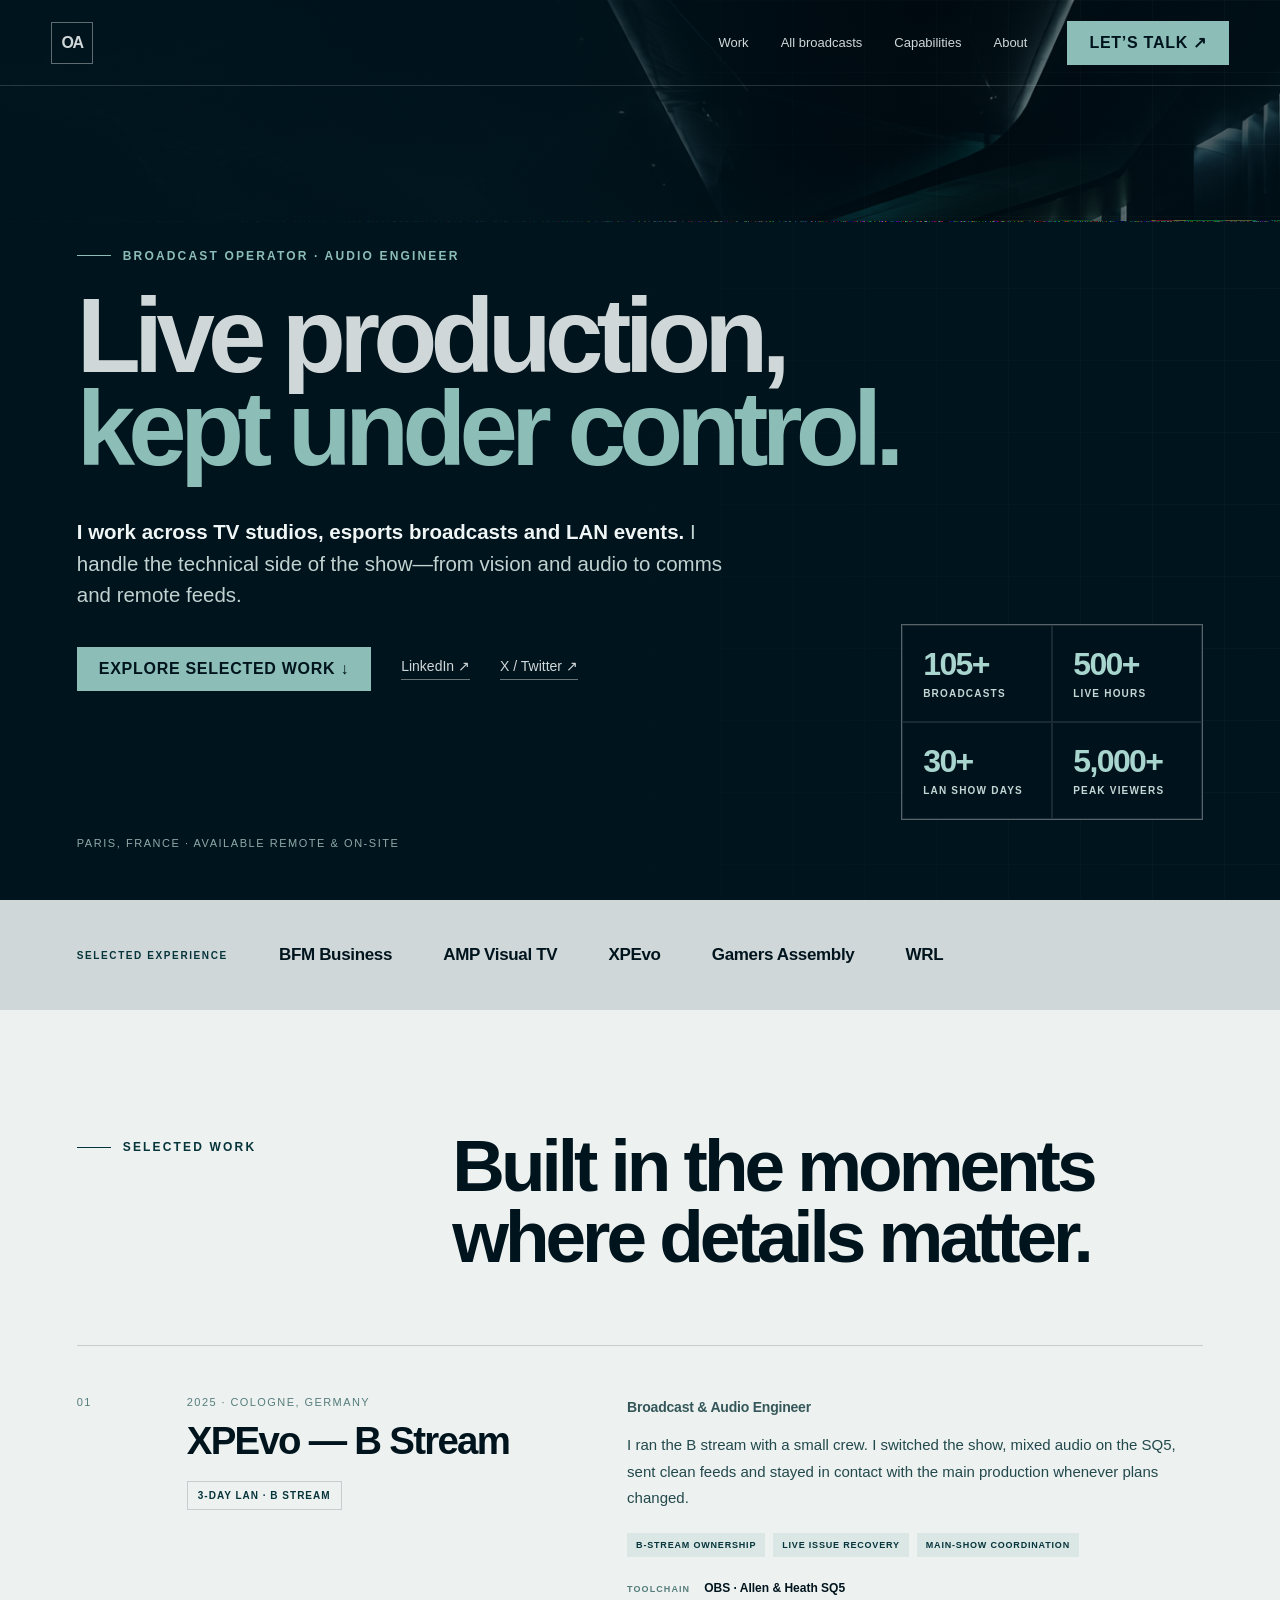
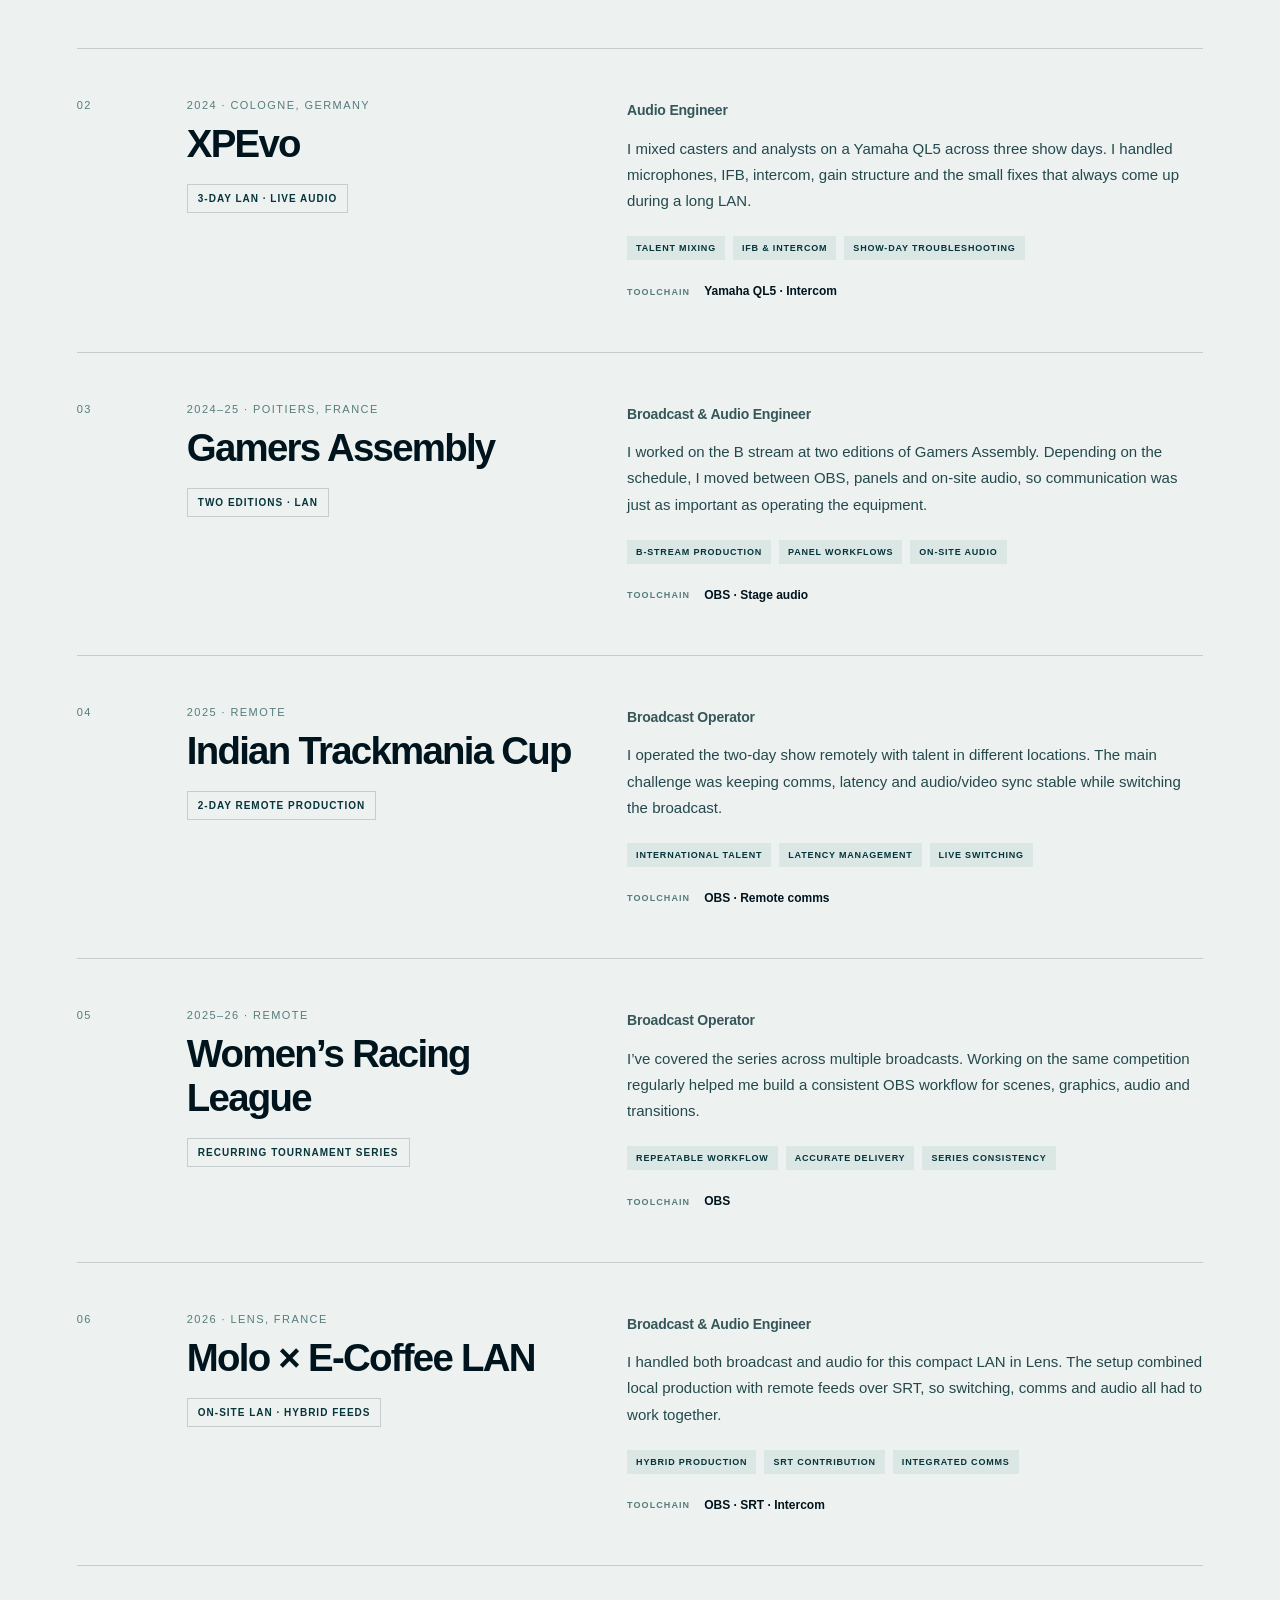
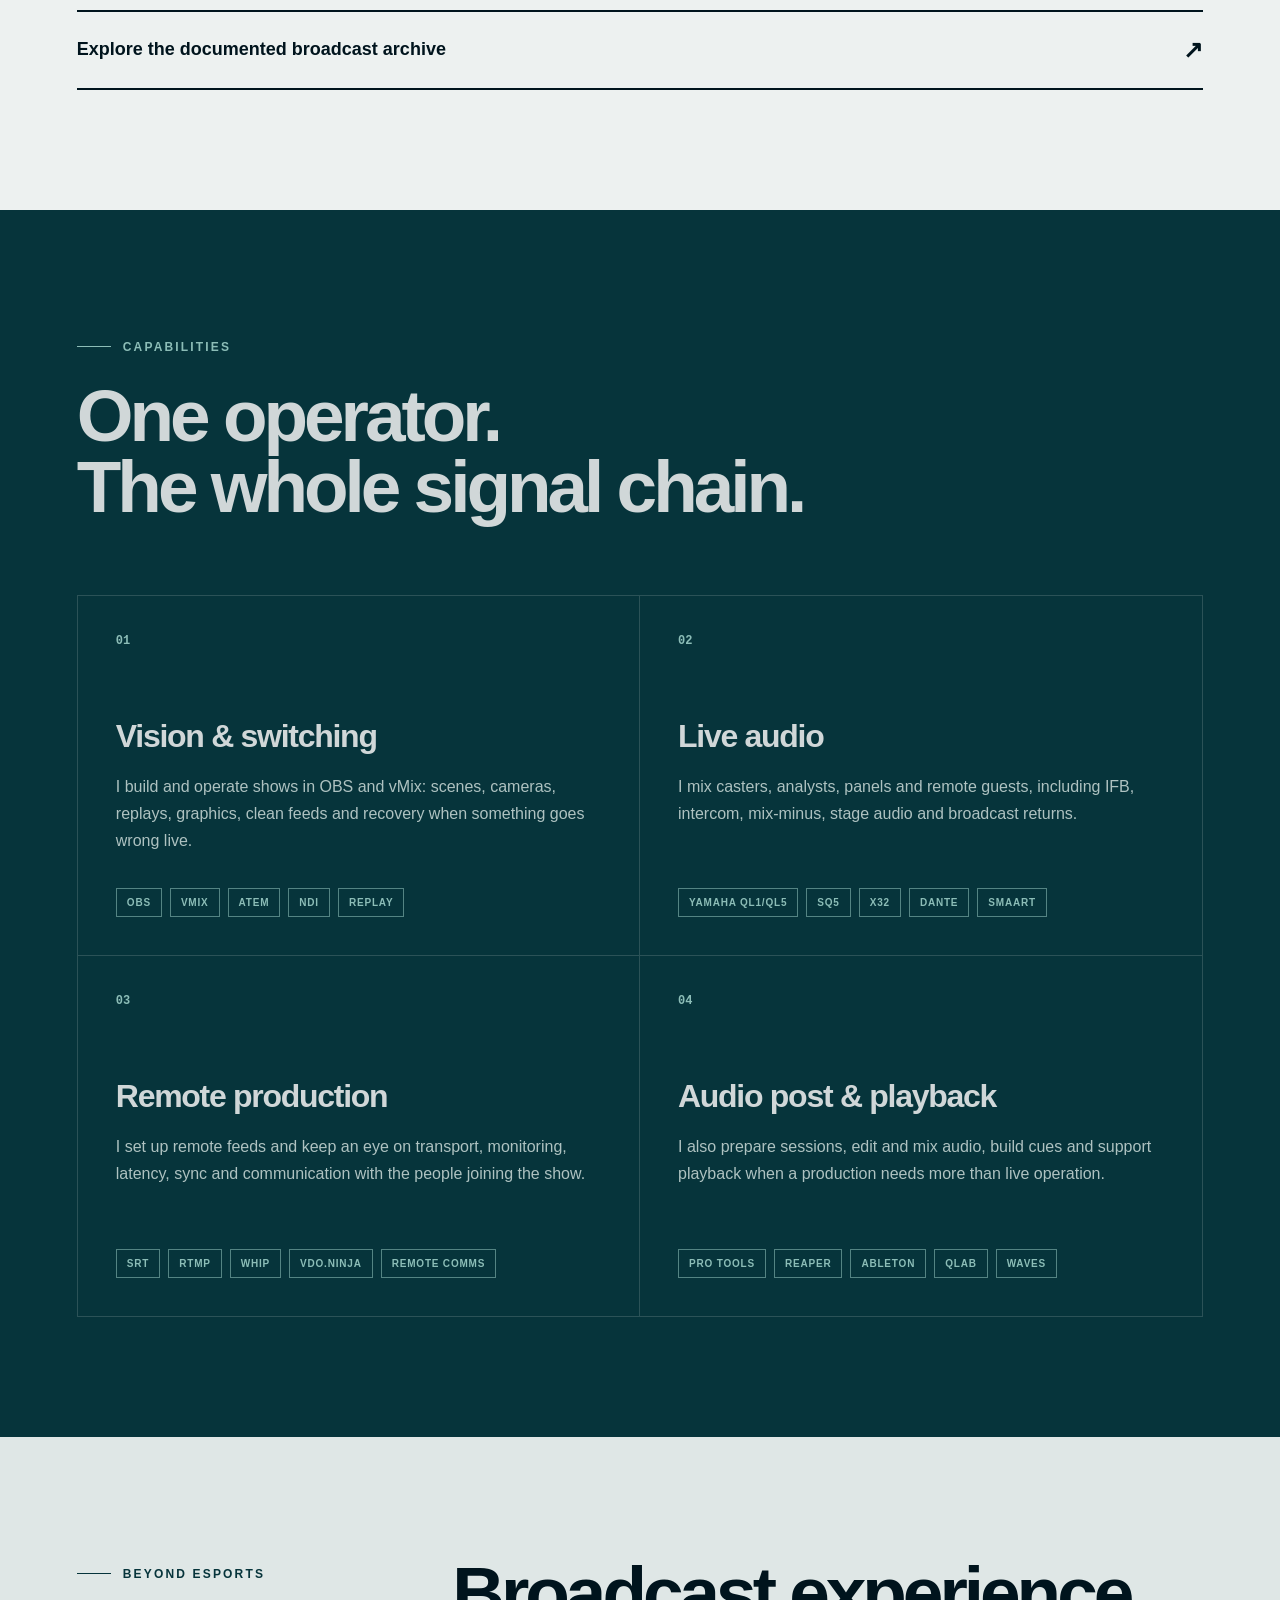
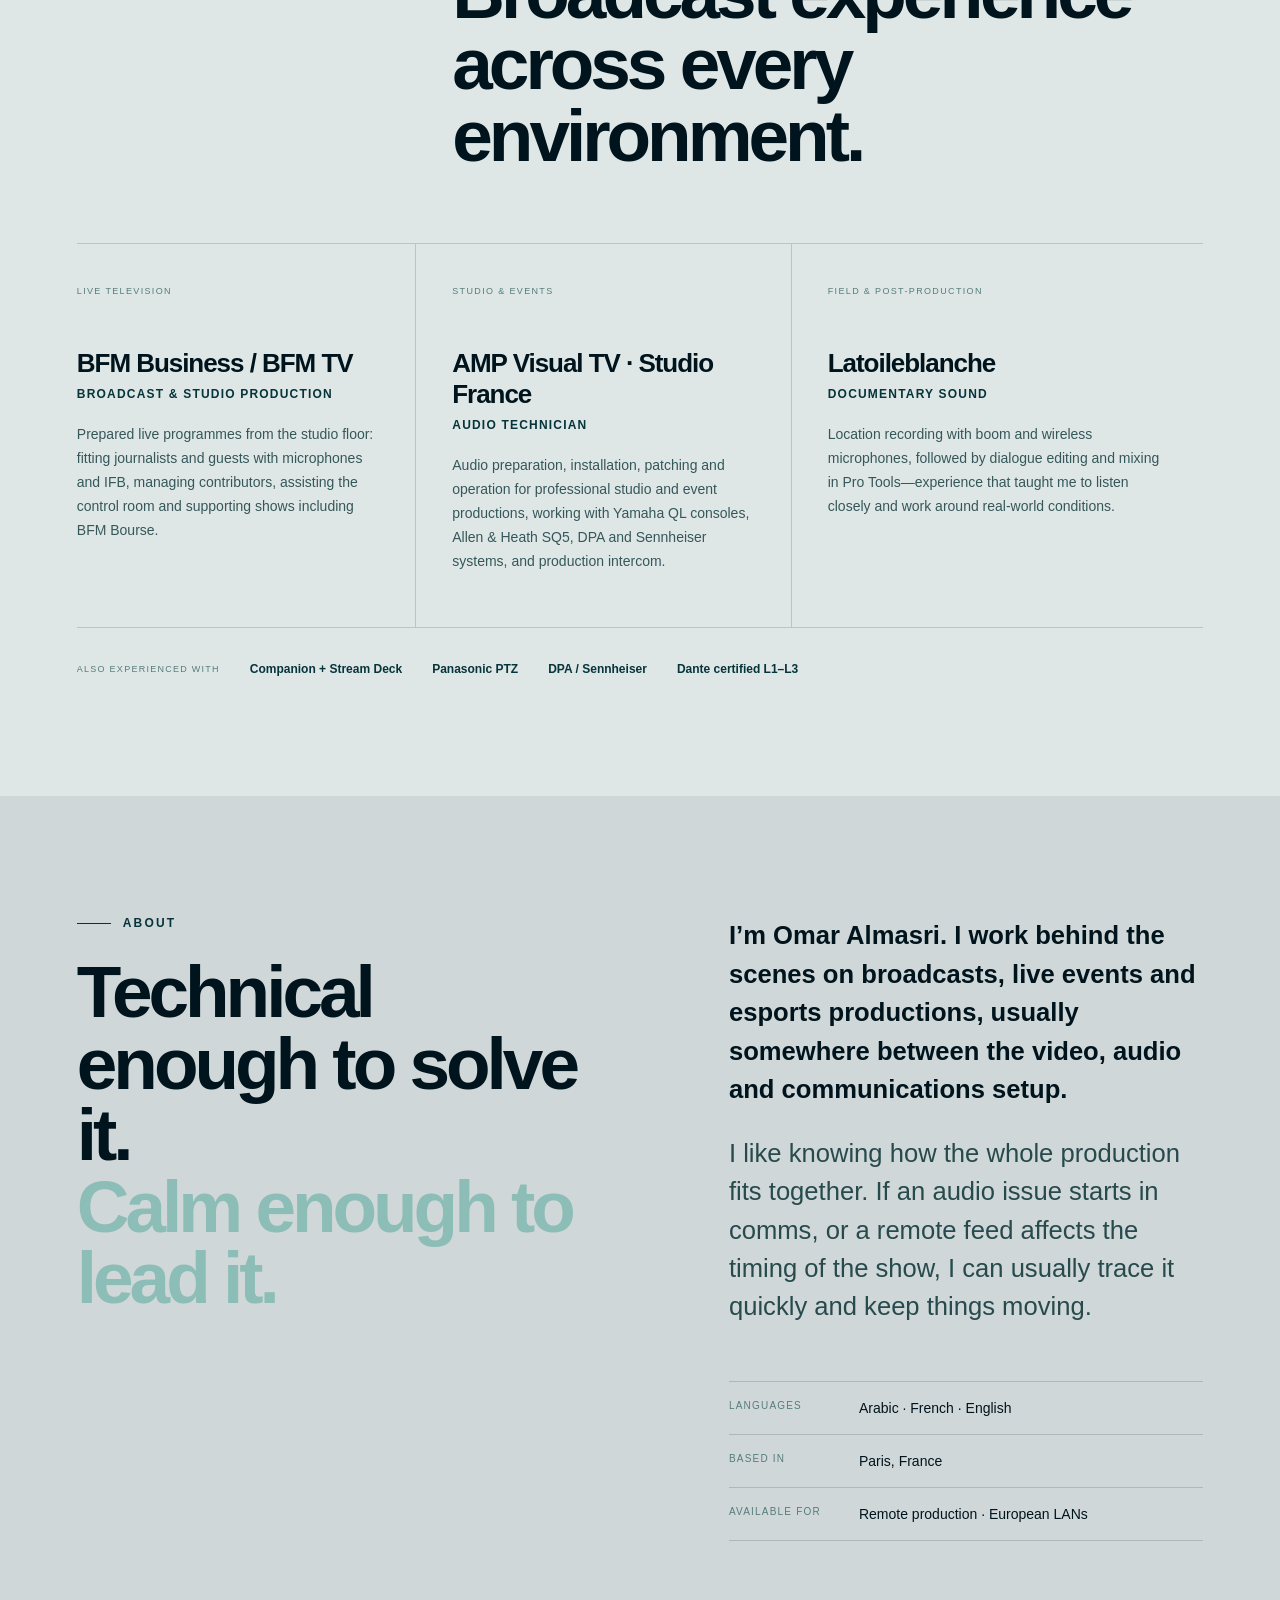
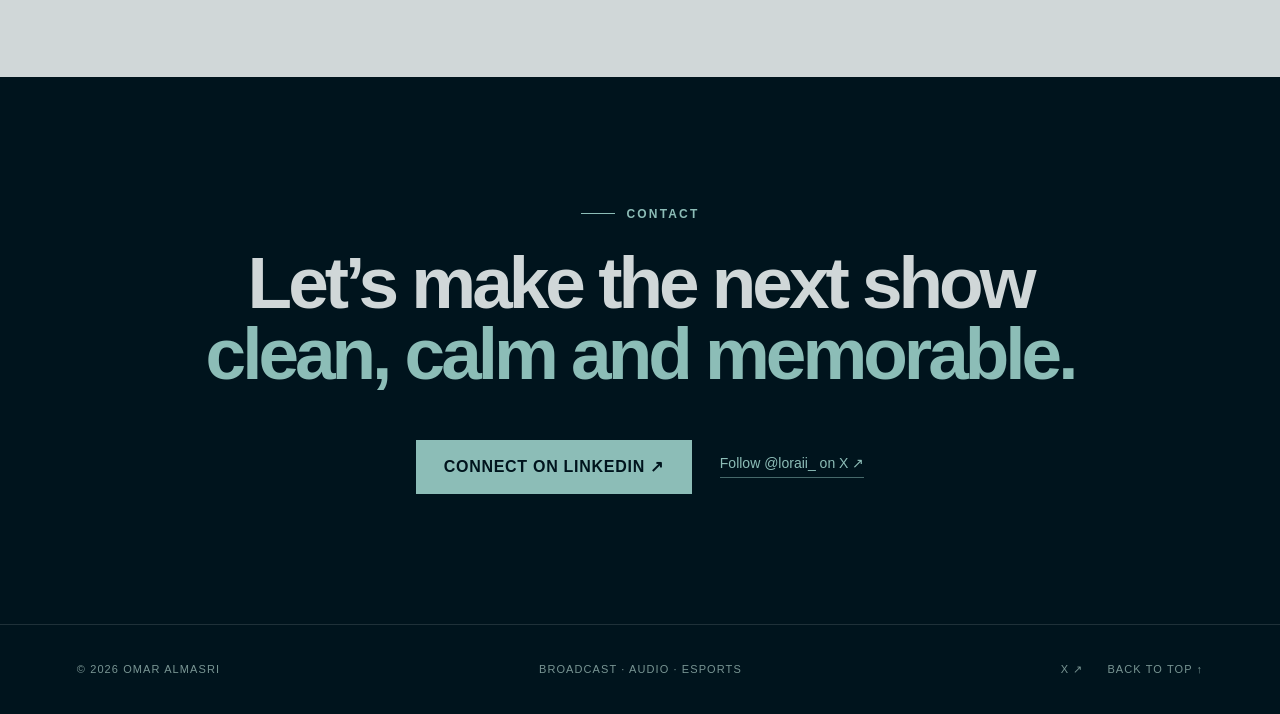
==== commit 85a40962: "Use explicit archive page links" ====
--- a/index.html
+++ b/index.html
@@ -12,7 +12,7 @@
 <main>
   <header class="site-header">
     <a href="#top" class="monogram" aria-label="Back to top">OA</a>
-    <nav aria-label="Primary navigation"><a href="#work">Work</a><a href="/broadcasts/">All broadcasts</a><a href="#capabilities">Capabilities</a><a href="#about">About</a></nav>
+    <nav aria-label="Primary navigation"><a href="#work">Work</a><a href="broadcasts/index.html">All broadcasts</a><a href="#capabilities">Capabilities</a><a href="#about">About</a></nav>
     <a class="contact-button button-link" href="https://www.linkedin.com/in/abdo-al-hawi-al-masri-022567a6/" target="_blank" rel="noreferrer">Let’s talk ↗</a>
   </header>
 
@@ -40,7 +40,7 @@
       <article class="work-row"><div class="work-index">05</div><div class="work-title"><p class="work-year">2025–26 · Remote</p><h3>Women’s Racing League</h3><p class="work-format">Recurring tournament series</p></div><div class="work-story"><p class="work-role">Broadcast Operator</p><p class="work-note">I’ve covered the series across multiple broadcasts. Working on the same competition regularly helped me build a consistent OBS workflow for scenes, graphics, audio and transitions.</p><div class="work-focus"><span>Repeatable workflow</span><span>Accurate delivery</span><span>Series consistency</span></div><p class="work-tools"><small>Toolchain</small>OBS</p></div></article>
       <article class="work-row"><div class="work-index">06</div><div class="work-title"><p class="work-year">2026 · Lens, France</p><h3>Molo × E-Coffee LAN</h3><p class="work-format">On-site LAN · Hybrid feeds</p></div><div class="work-story"><p class="work-role">Broadcast & Audio Engineer</p><p class="work-note">I handled both broadcast and audio for this compact LAN in Lens. The setup combined local production with remote feeds over SRT, so switching, comms and audio all had to work together.</p><div class="work-focus"><span>Hybrid production</span><span>SRT contribution</span><span>Integrated comms</span></div><p class="work-tools"><small>Toolchain</small>OBS · SRT · Intercom</p></div></article>
     </div>
-    <a class="archive-link" href="/broadcasts/">Explore the documented broadcast archive <span>↗</span></a>
+    <a class="archive-link" href="broadcasts/index.html">Explore the documented broadcast archive <span>↗</span></a>
   </section>
 
   <section id="capabilities" class="section capabilities-section">
--- a/styles.css
+++ b/styles.css
@@ -1,4 +1,4 @@
-:root{--ink:#00141d;--deep:#06343b;--slate:#557d7b;--sea:#8cbdb7;--mist:#d0d7d8;--paper:#edf1f0;--line:rgba(0,20,29,.16);--radius:0}*{box-sizing:border-box}html{scroll-behavior:smooth;background:var(--ink)}body{margin:0;background:var(--paper);color:var(--ink);font-family:Arial,Helvetica,sans-serif}a{color:inherit;text-decoration:none}.site-header{position:absolute;z-index:20;top:0;left:0;width:100%;height:86px;display:flex;align-items:center;padding:0 4vw;color:var(--mist);border-bottom:1px solid rgba(208,215,216,.18)}.monogram{width:42px;height:42px;display:grid;place-items:center;border:1px solid rgba(208,215,216,.45);font-weight:800;letter-spacing:-.08em}nav{display:flex;gap:32px;margin-left:auto;margin-right:40px;font-size:13px}nav a,.text-link{transition:color .2s ease}nav a:hover,.text-link:hover{color:var(--sea)}.contact-button,.primary-button{border-radius:0!important;background:var(--sea)!important;color:var(--ink)!important;padding:0 22px!important;height:44px!important;font-weight:700!important;box-shadow:none!important}.contact-button:hover,.primary-button:hover{background:var(--mist)!important}.hero{position:relative;min-height:820px;height:100vh;max-height:980px;overflow:hidden;display:flex;align-items:center;color:var(--mist);padding:130px 6vw 90px;background:var(--ink)}.hero-image{position:absolute;inset:0;background:linear-gradient(90deg,rgba(0,20,29,.99) 0%,rgba(0,20,29,.91) 42%,rgba(0,20,29,.45) 72%,rgba(0,20,29,.68) 100%),linear-gradient(135deg,rgba(6,52,59,.72),rgba(140,189,183,.13))}.hero::after{content:"";position:absolute;inset:0;opacity:.12;background-image:linear-gradient(rgba(208,215,216,.25) 1px,transparent 1px),linear-gradient(90deg,rgba(208,215,216,.25) 1px,transparent 1px);background-size:72px 72px;mask-image:linear-gradient(to right,transparent 35%,#000)}.hero-content{position:relative;z-index:2;max-width:990px}.eyebrow{display:flex;align-items:center;gap:12px;margin:0 0 26px;font-size:12px;font-weight:700;letter-spacing:.18em;text-transform:uppercase;color:var(--slate)}.eyebrow i{width:34px;height:1px;background:currentColor}.eyebrow.light{color:var(--sea)}h1,h2,h3,p{margin-top:0}h1{font-size:clamp(58px,8.2vw,124px);line-height:.89;letter-spacing:-.065em;margin-bottom:40px;max-width:1050px;font-weight:700}h1 em,h2 em{color:var(--sea);font-style:normal;font-weight:400}.hero-copy{max-width:670px;color:#c2d2d1;font-size:clamp(17px,1.6vw,22px);line-height:1.55}.hero-actions{display:flex;align-items:center;gap:30px;margin-top:36px}.text-link{font-size:14px;border-bottom:1px solid rgba(208,215,216,.5);padding-bottom:5px}.signal-card{position:absolute;z-index:2;right:6vw;bottom:80px;display:grid;grid-template-columns:repeat(2,150px);border:1px solid rgba(208,215,216,.22);backdrop-filter:blur(14px);background:rgba(0,20,29,.48)}.signal-card div{padding:20px;border:1px solid rgba(208,215,216,.12)}.signal-card strong{display:block;font-size:28px;color:var(--sea)}.signal-card span{font-size:10px;text-transform:uppercase;letter-spacing:.12em;color:#a9bebc}.location{position:absolute;z-index:2;left:6vw;bottom:40px;font-size:11px;text-transform:uppercase;letter-spacing:.14em;color:#8eaaa8}.trust-strip{min-height:110px;display:flex;align-items:center;gap:clamp(24px,4vw,70px);padding:25px 6vw;background:var(--mist);overflow:hidden;white-space:nowrap}.trust-strip span{font-size:10px;text-transform:uppercase;letter-spacing:.16em;color:var(--slate)}.trust-strip b{font-size:16px;letter-spacing:-.02em}.section{padding:120px 6vw}.section-heading{display:grid;grid-template-columns:1fr 2fr;align-items:start;margin-bottom:72px}.section-heading h2,.about-section h2,.contact-section h2{font-size:clamp(42px,5.7vw,82px);line-height:.98;letter-spacing:-.055em;margin:0}.section-heading .eyebrow{padding-top:10px}.work-section{background:var(--paper)}.work-list{border-top:1px solid var(--line)}.work-row{display:grid;grid-template-columns:70px 1.05fr 1fr;gap:40px;padding:36px 0;border-bottom:1px solid var(--line);transition:padding .25s ease,background .25s ease}.work-row:hover{padding-left:18px;background:rgba(140,189,183,.10)}.work-index,.work-year{font-size:11px;letter-spacing:.13em;text-transform:uppercase;color:var(--slate)}.work-row h3{font-size:clamp(25px,3vw,42px);letter-spacing:-.045em;margin:5px 0 0}.work-row>div:last-child p{font-size:14px;line-height:1.6;color:#35575a;max-width:590px}.work-row .work-role{font-weight:700;color:var(--ink);margin-bottom:8px}.work-row span{display:inline-block;margin-top:8px;font-size:11px;text-transform:uppercase;letter-spacing:.1em;color:var(--deep)}.capabilities-section{background:var(--deep);color:var(--mist)}.section-heading.compact{display:block}.section-heading.compact h2{max-width:850px}.capability-grid{display:grid;grid-template-columns:repeat(3,1fr);border:1px solid rgba(208,215,216,.18)}.capability-grid article{min-height:390px;padding:38px;border-right:1px solid rgba(208,215,216,.18);display:flex;flex-direction:column}.capability-grid article:last-child{border:0}.cap-number{font-family:monospace;color:var(--sea);font-size:12px}.capability-grid h3{font-size:30px;letter-spacing:-.04em;margin:70px 0 18px}.capability-grid p{line-height:1.7;color:#aec2c1}.tags{display:flex;flex-wrap:wrap;gap:8px;margin-top:auto}.tags span{border:1px solid rgba(140,189,183,.35);padding:8px 10px;font-size:10px;text-transform:uppercase;letter-spacing:.08em;color:var(--sea)}.about-section{display:grid;grid-template-columns:1.05fr .95fr;gap:10vw;background:var(--mist)}.about-copy>p{font-size:clamp(18px,2vw,26px);line-height:1.5;color:#274a4d}.about-copy>p:first-child{color:var(--ink);font-weight:700}.about-copy dl{margin-top:55px;border-top:1px solid var(--line)}.about-copy dl div{display:grid;grid-template-columns:130px 1fr;padding:18px 0;border-bottom:1px solid var(--line)}dt{font-size:10px;text-transform:uppercase;letter-spacing:.12em;color:var(--slate)}dd{margin:0;font-size:14px}.contact-section{padding:130px 6vw;background:var(--ink);color:var(--mist);text-align:center}.contact-section .eyebrow{justify-content:center}.contact-section h2{max-width:1050px;margin:0 auto 50px}.primary-button.large{height:54px!important;padding:0 28px!important}footer{height:90px;padding:0 6vw;display:flex;align-items:center;justify-content:space-between;background:var(--ink);color:#789593;border-top:1px solid rgba(208,215,216,.15);font-size:11px;text-transform:uppercase;letter-spacing:.1em}
+:root{--ink:#00141d;--deep:#06343b;--slate:#557d7b;--sea:#8cbdb7;--mist:#d0d7d8;--paper:#edf1f0;--line:rgba(0,20,29,.16);--radius:0}*{box-sizing:border-box}html{scroll-behavior:smooth;background:var(--ink)}body{margin:0;background:var(--paper);color:var(--ink);font-family:Arial,Helvetica,sans-serif}a{color:inherit;text-decoration:none}.site-header{position:absolute;z-index:20;top:0;left:0;width:100%;height:86px;display:flex;align-items:center;padding:0 4vw;color:var(--mist);border-bottom:1px solid rgba(208,215,216,.18)}.monogram{width:42px;height:42px;display:grid;place-items:center;border:1px solid rgba(208,215,216,.45);font-weight:800;letter-spacing:-.08em}nav{display:flex;gap:32px;margin-left:auto;margin-right:40px;font-size:13px}nav a,.text-link{transition:color .2s ease}nav a:hover,.text-link:hover{color:var(--sea)}.contact-button,.primary-button{border-radius:0!important;background:var(--sea)!important;color:var(--ink)!important;padding:0 22px!important;height:44px!important;font-weight:700!important;box-shadow:none!important}.contact-button:hover,.primary-button:hover{background:var(--mist)!important}.hero{position:relative;min-height:820px;height:100vh;max-height:980px;overflow:hidden;display:flex;align-items:center;color:var(--mist);padding:130px 6vw 90px;background:var(--ink)}.hero-image{position:absolute;inset:0;background:linear-gradient(90deg,rgba(0,20,29,.99) 0%,rgba(0,20,29,.91) 42%,rgba(0,20,29,.45) 72%,rgba(0,20,29,.68) 100%),url('/omar-broadcast-hero.png') center/cover no-repeat}.hero::after{content:"";position:absolute;inset:0;opacity:.12;background-image:linear-gradient(rgba(208,215,216,.25) 1px,transparent 1px),linear-gradient(90deg,rgba(208,215,216,.25) 1px,transparent 1px);background-size:72px 72px;mask-image:linear-gradient(to right,transparent 35%,#000)}.hero-content{position:relative;z-index:2;max-width:990px}.eyebrow{display:flex;align-items:center;gap:12px;margin:0 0 26px;font-size:12px;font-weight:700;letter-spacing:.18em;text-transform:uppercase;color:var(--slate)}.eyebrow i{width:34px;height:1px;background:currentColor}.eyebrow.light{color:var(--sea)}h1,h2,h3,p{margin-top:0}h1{font-size:clamp(58px,8.2vw,124px);line-height:.89;letter-spacing:-.065em;margin-bottom:40px;max-width:1050px;font-weight:700}h1 em,h2 em{color:var(--sea);font-style:normal;font-weight:400}.hero-copy{max-width:670px;color:#c2d2d1;font-size:clamp(17px,1.6vw,22px);line-height:1.55}.hero-actions{display:flex;align-items:center;gap:30px;margin-top:36px}.text-link{font-size:14px;border-bottom:1px solid rgba(208,215,216,.5);padding-bottom:5px}.signal-card{position:absolute;z-index:2;right:6vw;bottom:80px;display:grid;grid-template-columns:repeat(2,150px);border:1px solid rgba(208,215,216,.22);backdrop-filter:blur(14px);background:rgba(0,20,29,.48)}.signal-card div{padding:20px;border:1px solid rgba(208,215,216,.12)}.signal-card strong{display:block;font-size:28px;color:var(--sea)}.signal-card span{font-size:10px;text-transform:uppercase;letter-spacing:.12em;color:#a9bebc}.location{position:absolute;z-index:2;left:6vw;bottom:40px;font-size:11px;text-transform:uppercase;letter-spacing:.14em;color:#8eaaa8}.trust-strip{min-height:110px;display:flex;align-items:center;gap:clamp(24px,4vw,70px);padding:25px 6vw;background:var(--mist);overflow:hidden;white-space:nowrap}.trust-strip span{font-size:10px;text-transform:uppercase;letter-spacing:.16em;color:var(--slate)}.trust-strip b{font-size:16px;letter-spacing:-.02em}.section{padding:120px 6vw}.section-heading{display:grid;grid-template-columns:1fr 2fr;align-items:start;margin-bottom:72px}.section-heading h2,.about-section h2,.contact-section h2{font-size:clamp(42px,5.7vw,82px);line-height:.98;letter-spacing:-.055em;margin:0}.section-heading .eyebrow{padding-top:10px}.work-section{background:var(--paper)}.work-list{border-top:1px solid var(--line)}.work-row{display:grid;grid-template-columns:70px 1.05fr 1fr;gap:40px;padding:36px 0;border-bottom:1px solid var(--line);transition:padding .25s ease,background .25s ease}.work-row:hover{padding-left:18px;background:rgba(140,189,183,.10)}.work-index,.work-year{font-size:11px;letter-spacing:.13em;text-transform:uppercase;color:var(--slate)}.work-row h3{font-size:clamp(25px,3vw,42px);letter-spacing:-.045em;margin:5px 0 0}.work-row>div:last-child p{font-size:14px;line-height:1.6;color:#35575a;max-width:590px}.work-row .work-role{font-weight:700;color:var(--ink);margin-bottom:8px}.work-row span{display:inline-block;margin-top:8px;font-size:11px;text-transform:uppercase;letter-spacing:.1em;color:var(--deep)}.capabilities-section{background:var(--deep);color:var(--mist)}.section-heading.compact{display:block}.section-heading.compact h2{max-width:850px}.capability-grid{display:grid;grid-template-columns:repeat(3,1fr);border:1px solid rgba(208,215,216,.18)}.capability-grid article{min-height:390px;padding:38px;border-right:1px solid rgba(208,215,216,.18);display:flex;flex-direction:column}.capability-grid article:last-child{border:0}.cap-number{font-family:monospace;color:var(--sea);font-size:12px}.capability-grid h3{font-size:30px;letter-spacing:-.04em;margin:70px 0 18px}.capability-grid p{line-height:1.7;color:#aec2c1}.tags{display:flex;flex-wrap:wrap;gap:8px;margin-top:auto}.tags span{border:1px solid rgba(140,189,183,.35);padding:8px 10px;font-size:10px;text-transform:uppercase;letter-spacing:.08em;color:var(--sea)}.about-section{display:grid;grid-template-columns:1.05fr .95fr;gap:10vw;background:var(--mist)}.about-copy>p{font-size:clamp(18px,2vw,26px);line-height:1.5;color:#274a4d}.about-copy>p:first-child{color:var(--ink);font-weight:700}.about-copy dl{margin-top:55px;border-top:1px solid var(--line)}.about-copy dl div{display:grid;grid-template-columns:130px 1fr;padding:18px 0;border-bottom:1px solid var(--line)}dt{font-size:10px;text-transform:uppercase;letter-spacing:.12em;color:var(--slate)}dd{margin:0;font-size:14px}.contact-section{padding:130px 6vw;background:var(--ink);color:var(--mist);text-align:center}.contact-section .eyebrow{justify-content:center}.contact-section h2{max-width:1050px;margin:0 auto 50px}.primary-button.large{height:54px!important;padding:0 28px!important}footer{height:90px;padding:0 6vw;display:flex;align-items:center;justify-content:space-between;background:var(--ink);color:#789593;border-top:1px solid rgba(208,215,216,.15);font-size:11px;text-transform:uppercase;letter-spacing:.1em}
 @media(max-width:900px){.site-header{padding:0 22px}nav{display:none}.contact-button{margin-left:auto}.hero{padding:120px 22px 160px;min-height:760px}.hero h1{font-size:clamp(54px,15vw,85px)}.signal-card{left:22px;right:22px;bottom:70px;grid-template-columns:repeat(4,1fr)}.signal-card div{padding:13px}.signal-card strong{font-size:21px}.signal-card span{font-size:8px}.location{display:none}.trust-strip{padding:20px 22px;overflow-x:auto}.section{padding:85px 22px}.section-heading,.about-section{grid-template-columns:1fr;gap:30px}.work-row{grid-template-columns:38px 1fr;gap:18px}.work-row>div:last-child{grid-column:2}.capability-grid{grid-template-columns:1fr}.capability-grid article{min-height:320px;border-right:0;border-bottom:1px solid rgba(208,215,216,.18)}.capability-grid h3{margin-top:45px}.about-copy dl div{grid-template-columns:110px 1fr}footer{padding:0 22px}footer span:nth-child(2){display:none}}
 @media(max-width:560px){.hero-copy{font-size:16px}.hero-actions{align-items:flex-start;flex-direction:column}.signal-card{grid-template-columns:repeat(2,1fr);bottom:28px}.hero{padding-bottom:210px}.section-heading h2,.about-section h2,.contact-section h2{font-size:44px}.work-row{padding:28px 0}.contact-section{padding:90px 22px}footer{font-size:9px}}
 @media(prefers-reduced-motion:reduce){html{scroll-behavior:auto}.work-row{transition:none}}
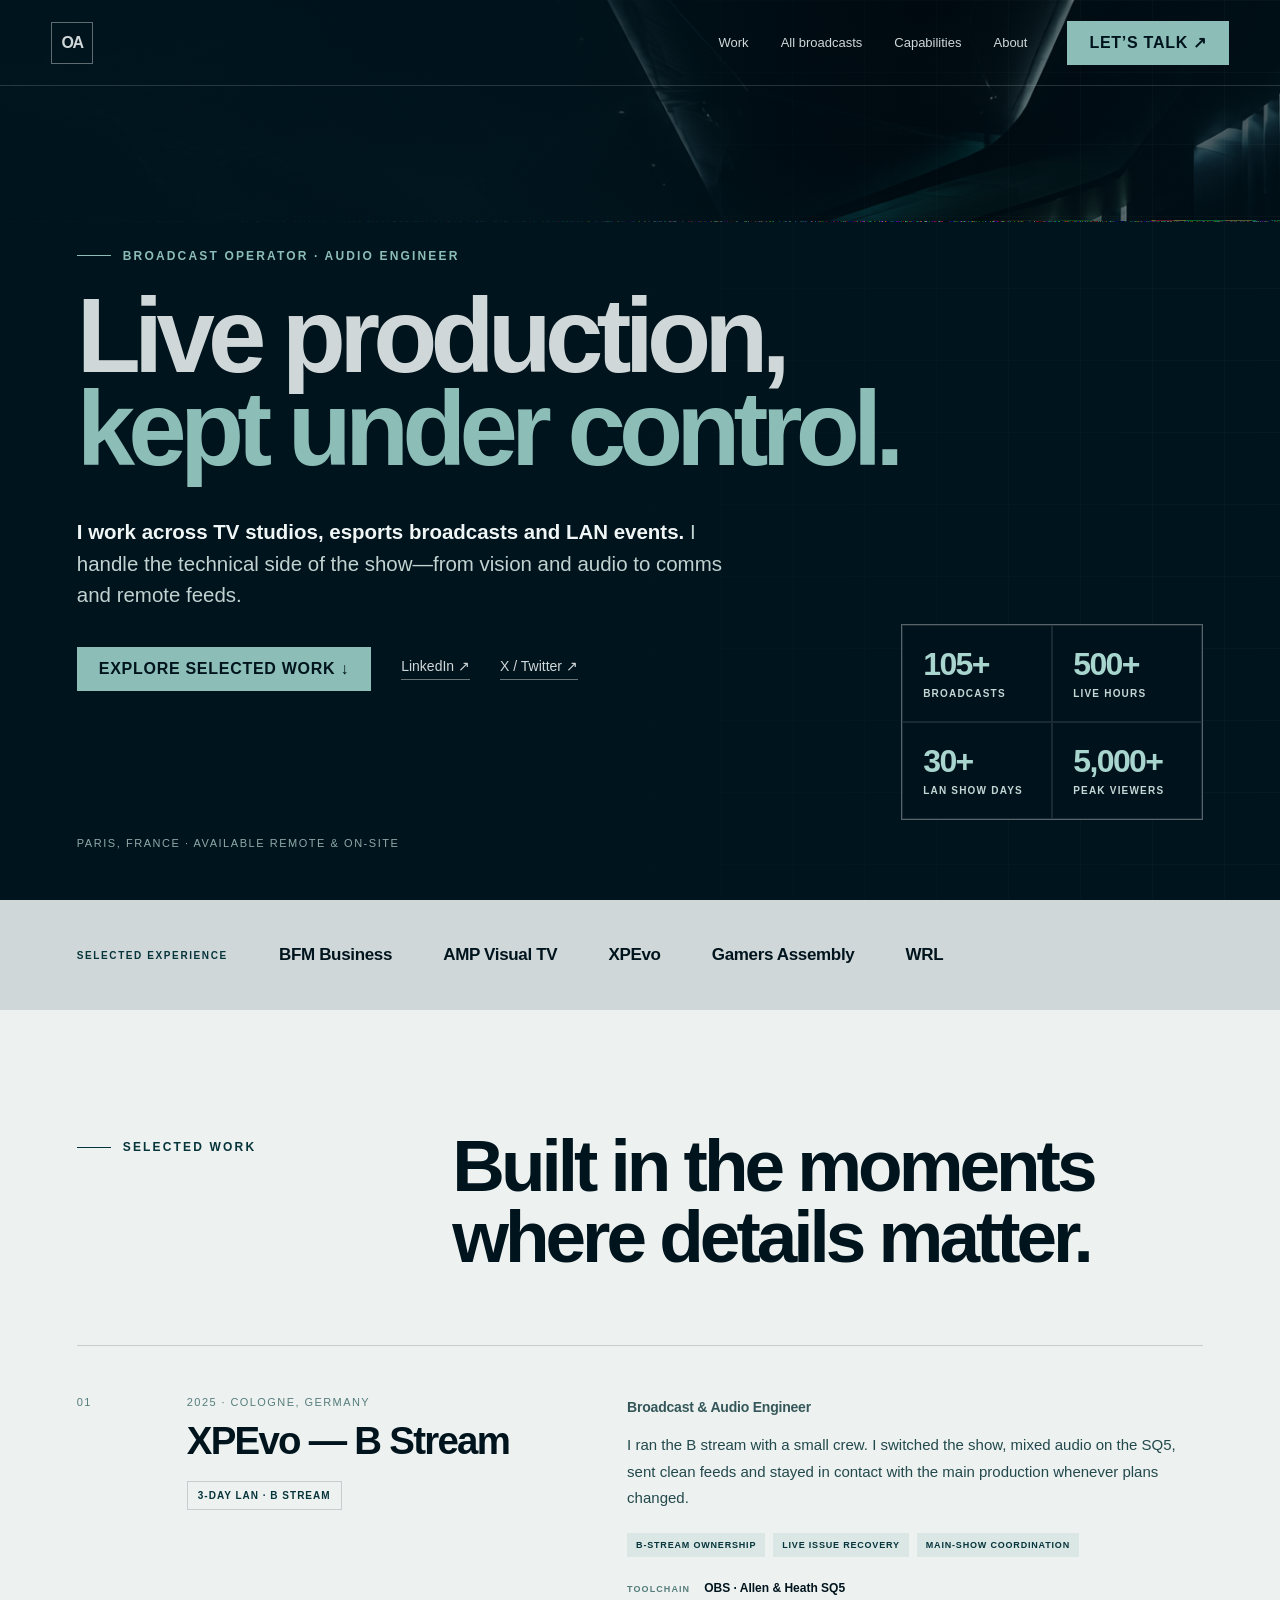
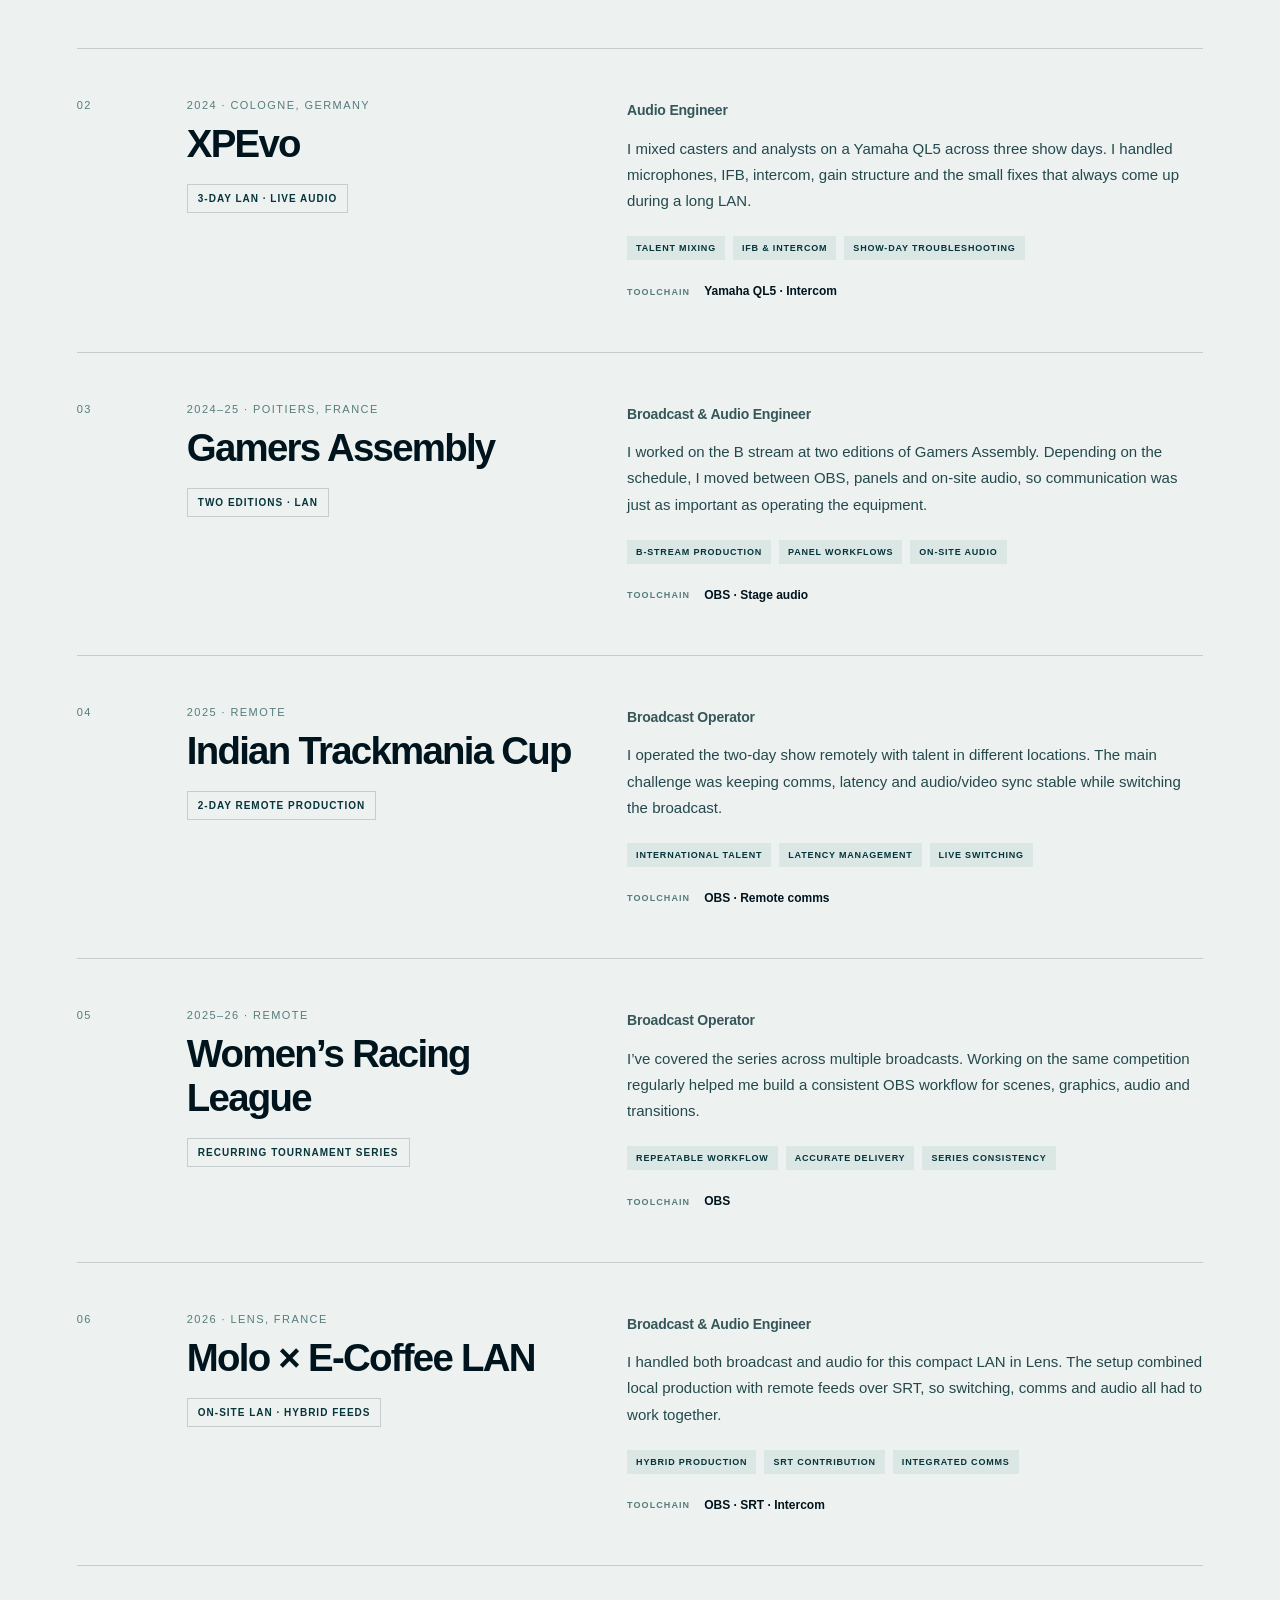
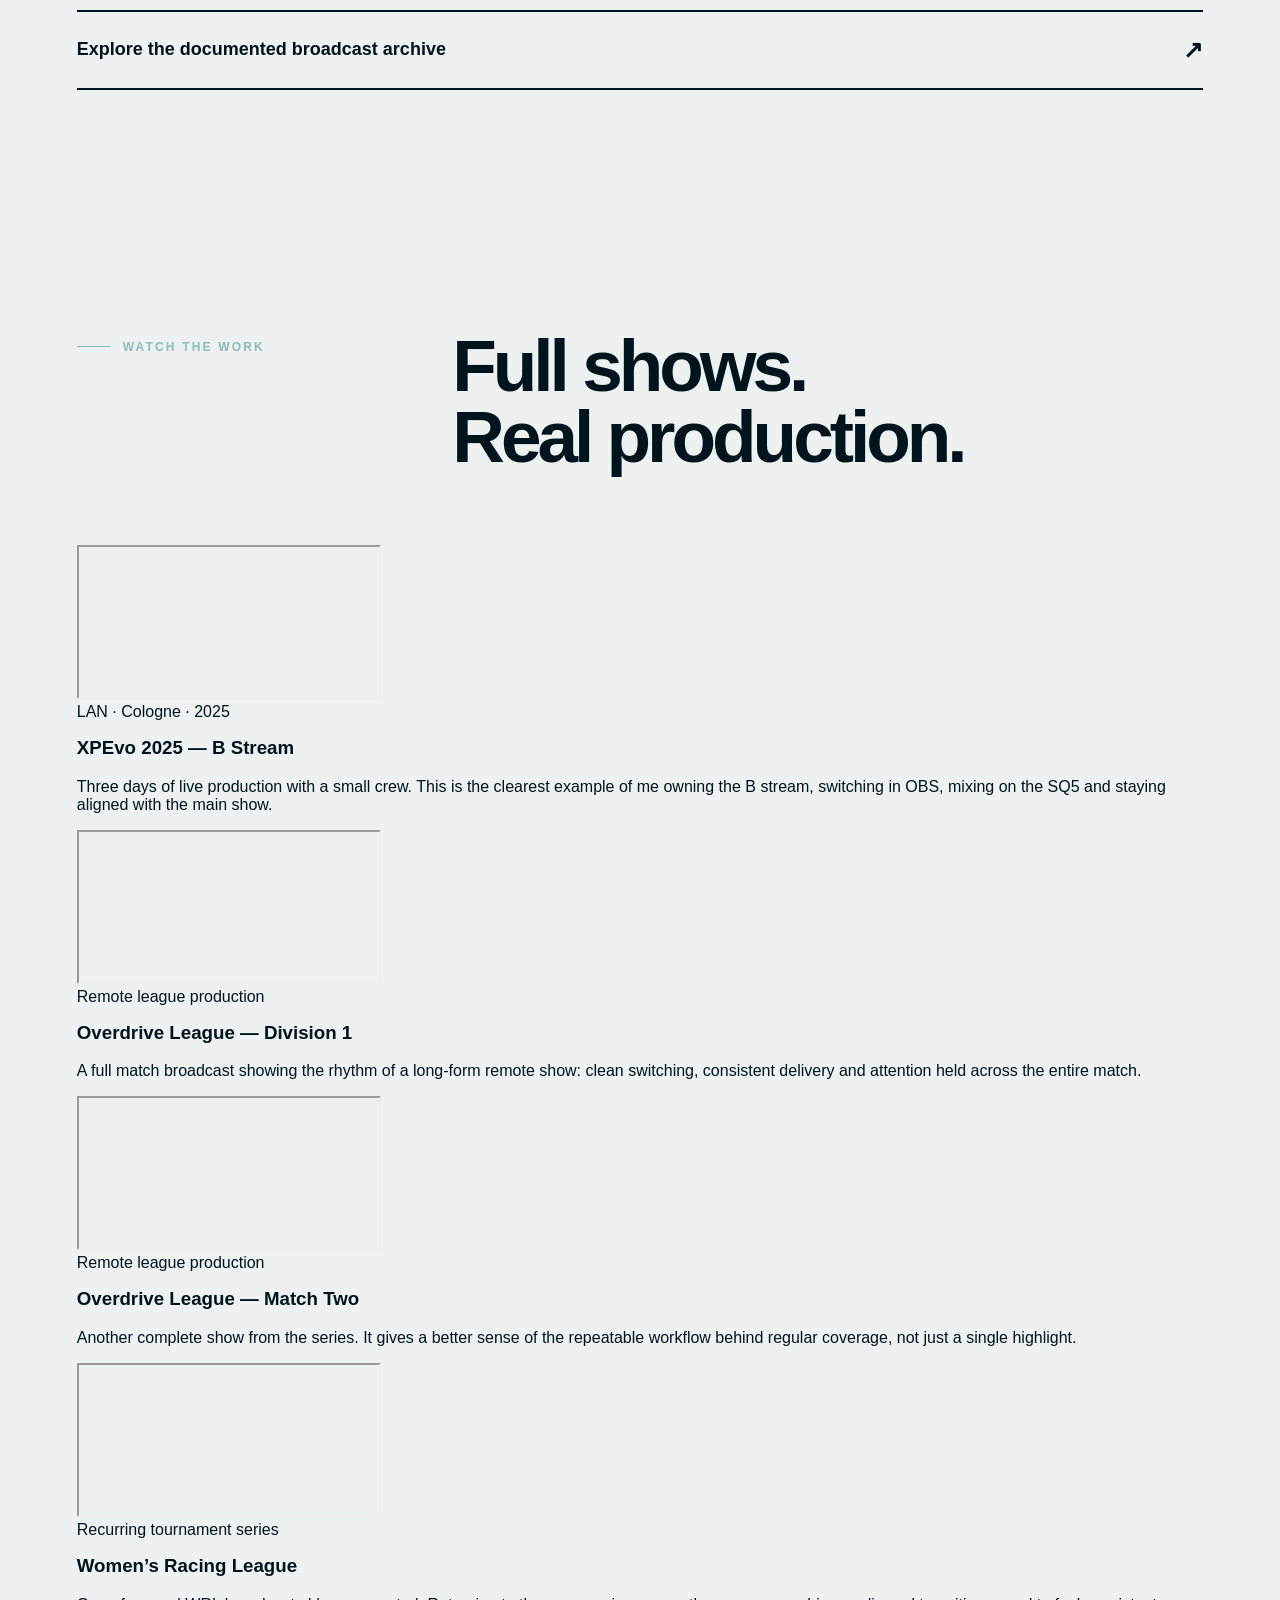
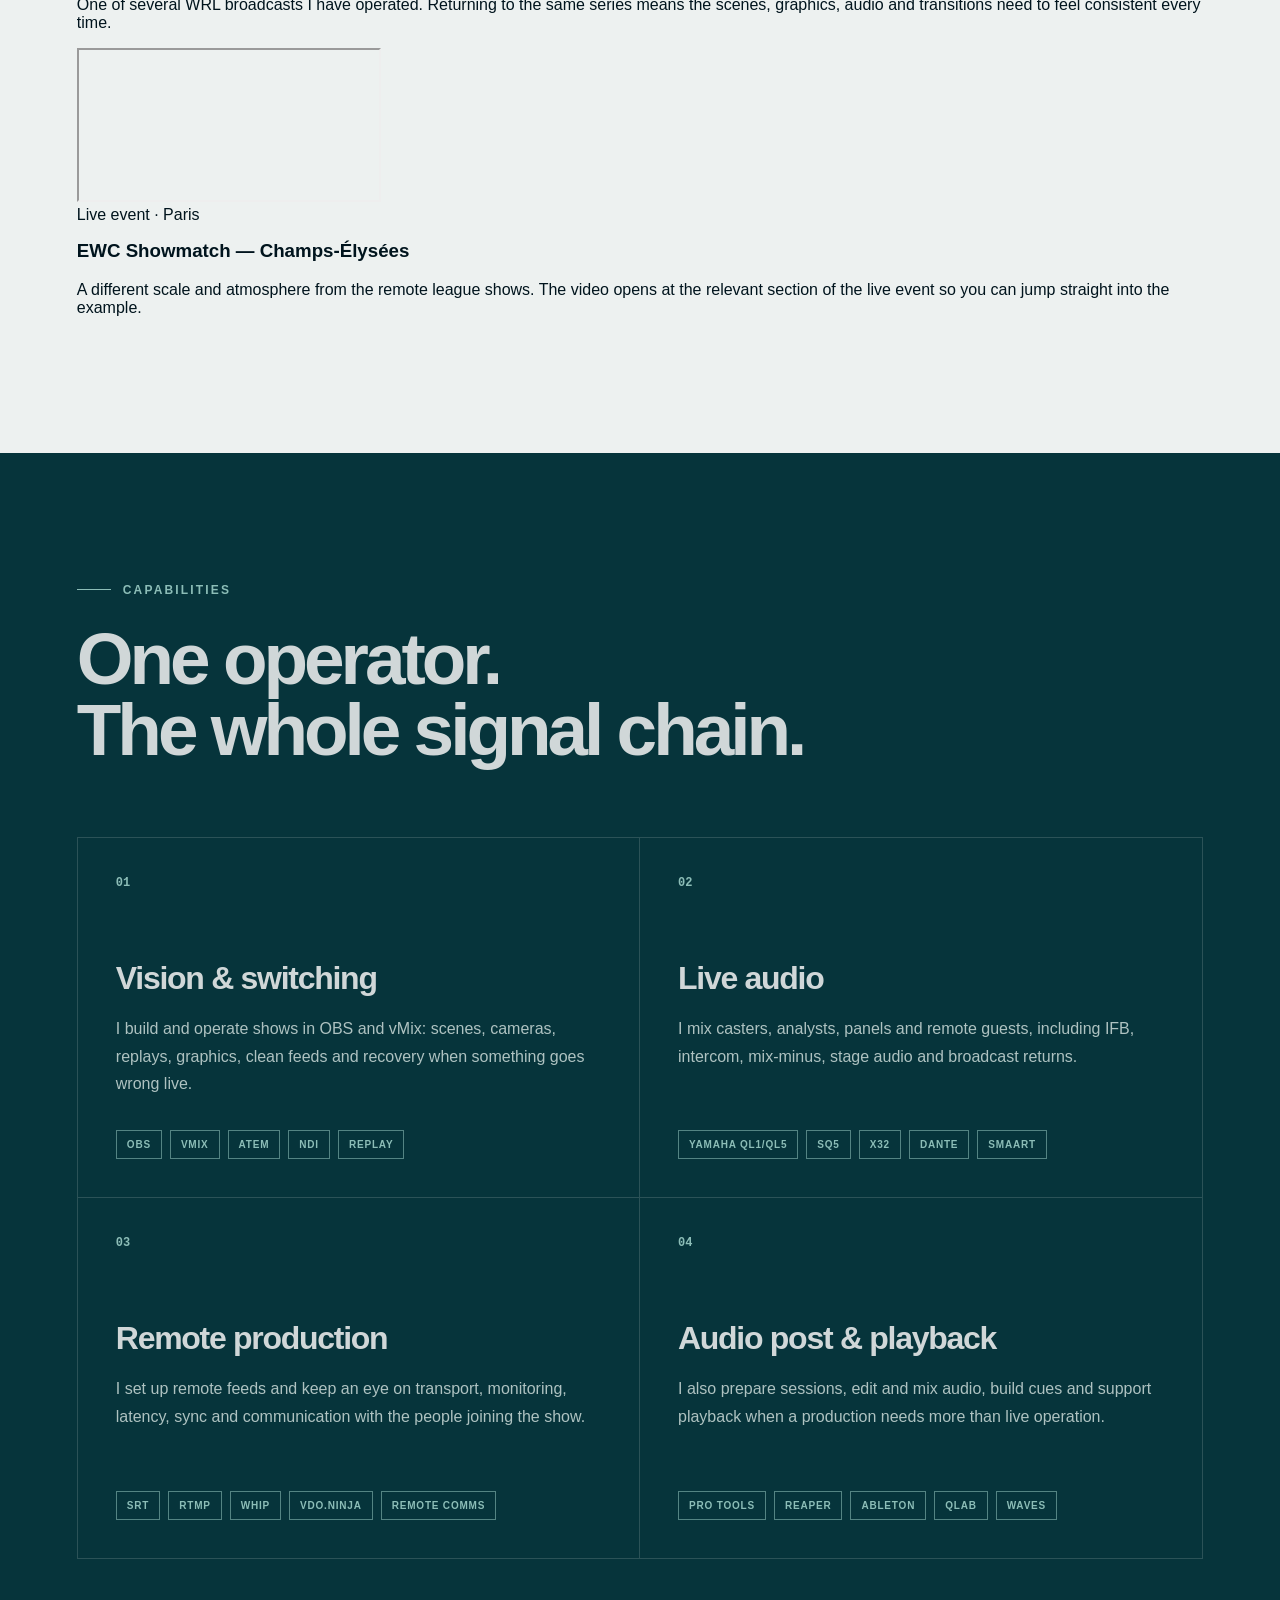
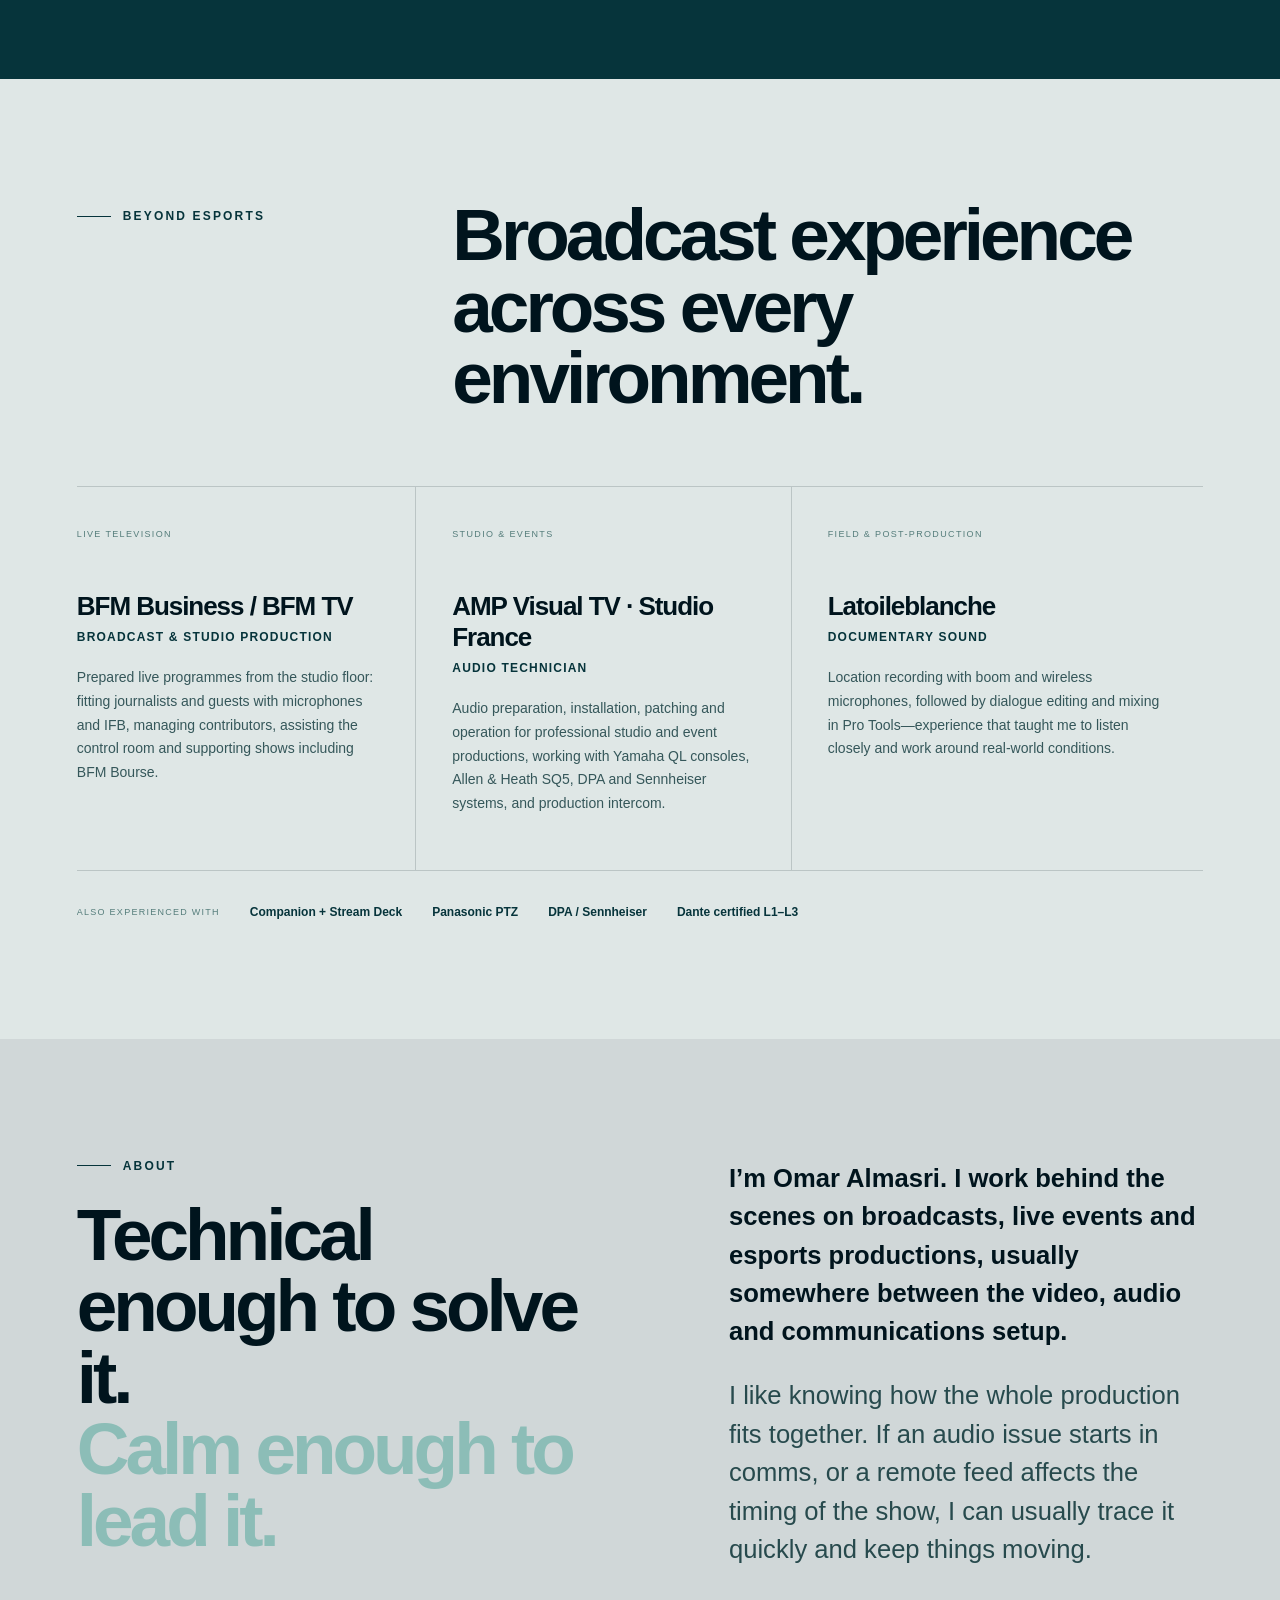
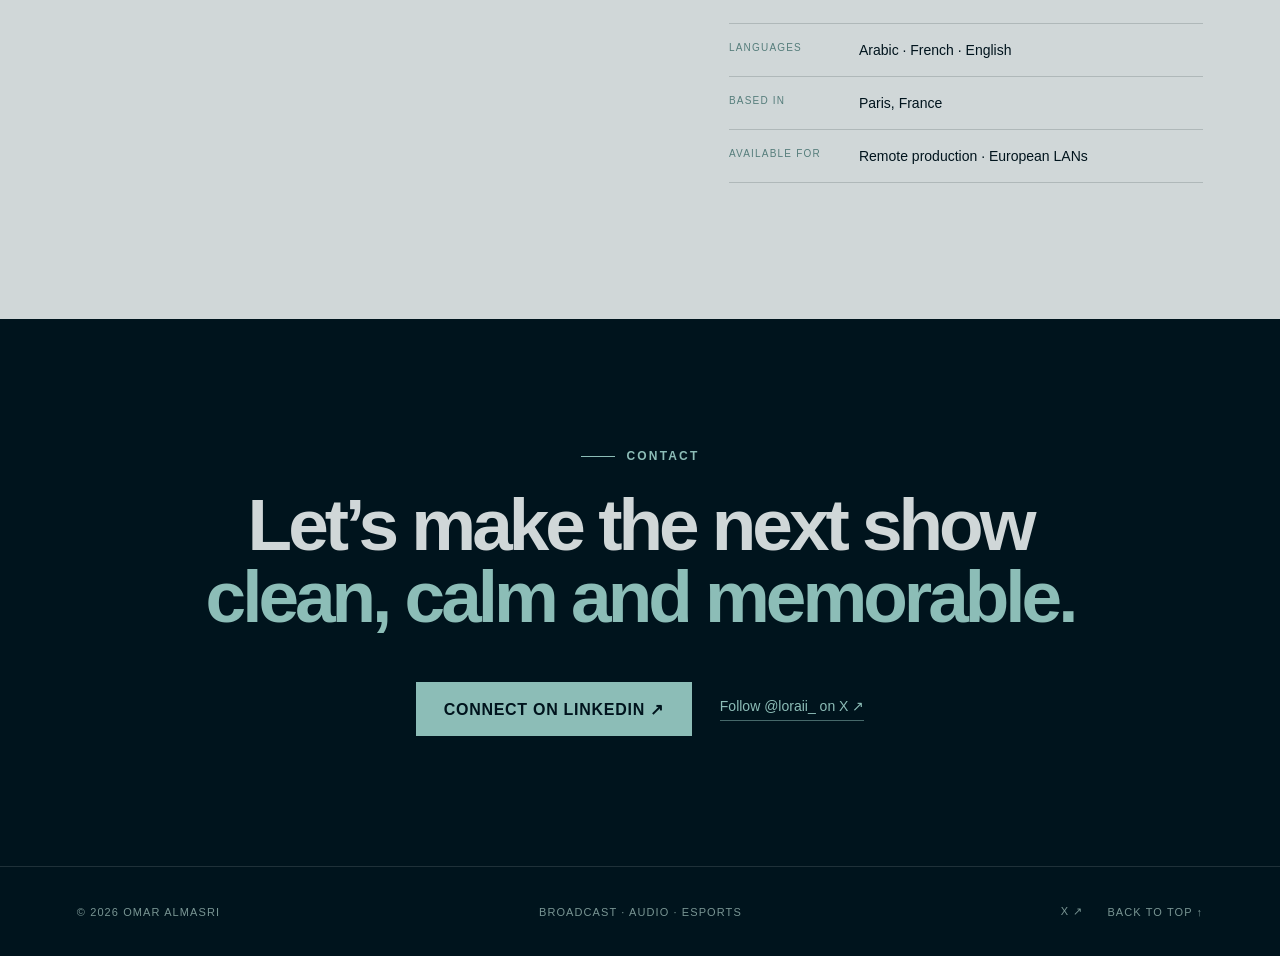
==== commit 89976f6b: "Add broadcast video examples" ====
--- a/index.html
+++ b/index.html
@@ -43,6 +43,32 @@
     <a class="archive-link" href="broadcasts/index.html">Explore the documented broadcast archive <span>↗</span></a>
   </section>
 
+  <section id="reel" class="section video-section">
+    <div class="section-heading"><p class="eyebrow light"><i></i> Watch the work</p><h2>Full shows.<br>Real production.</h2></div>
+    <div class="video-grid">
+      <article class="video-card video-card-featured">
+        <div class="video-frame"><iframe src="https://www.youtube-nocookie.com/embed/DlevCN5dR6E" title="XPEvo 2025 broadcast example" loading="lazy" allow="accelerometer; autoplay; clipboard-write; encrypted-media; gyroscope; picture-in-picture; web-share" allowfullscreen></iframe></div>
+        <div class="video-copy"><p class="video-label">LAN · Cologne · 2025</p><h3>XPEvo 2025 — B Stream</h3><p>Three days of live production with a small crew. This is the clearest example of me owning the B stream, switching in OBS, mixing on the SQ5 and staying aligned with the main show.</p></div>
+      </article>
+      <article class="video-card">
+        <div class="video-frame"><iframe src="https://www.youtube-nocookie.com/embed/sIqLBj3CoU8" title="Overdrive League broadcast example one" loading="lazy" allow="accelerometer; autoplay; clipboard-write; encrypted-media; gyroscope; picture-in-picture; web-share" allowfullscreen></iframe></div>
+        <div class="video-copy"><p class="video-label">Remote league production</p><h3>Overdrive League — Division 1</h3><p>A full match broadcast showing the rhythm of a long-form remote show: clean switching, consistent delivery and attention held across the entire match.</p></div>
+      </article>
+      <article class="video-card">
+        <div class="video-frame"><iframe src="https://www.youtube-nocookie.com/embed/t_hqn0u0Jf8" title="Overdrive League broadcast example two" loading="lazy" allow="accelerometer; autoplay; clipboard-write; encrypted-media; gyroscope; picture-in-picture; web-share" allowfullscreen></iframe></div>
+        <div class="video-copy"><p class="video-label">Remote league production</p><h3>Overdrive League — Match Two</h3><p>Another complete show from the series. It gives a better sense of the repeatable workflow behind regular coverage, not just a single highlight.</p></div>
+      </article>
+      <article class="video-card">
+        <div class="video-frame"><iframe src="https://www.youtube-nocookie.com/embed/hBBYGC_Jv58" title="Women’s Racing League broadcast example" loading="lazy" allow="accelerometer; autoplay; clipboard-write; encrypted-media; gyroscope; picture-in-picture; web-share" allowfullscreen></iframe></div>
+        <div class="video-copy"><p class="video-label">Recurring tournament series</p><h3>Women’s Racing League</h3><p>One of several WRL broadcasts I have operated. Returning to the same series means the scenes, graphics, audio and transitions need to feel consistent every time.</p></div>
+      </article>
+      <article class="video-card">
+        <div class="video-frame"><iframe src="https://www.youtube-nocookie.com/embed/L00w_qS-U8E?start=5958" title="EWC showmatch at the Champs-Élysées broadcast example" loading="lazy" allow="accelerometer; autoplay; clipboard-write; encrypted-media; gyroscope; picture-in-picture; web-share" allowfullscreen></iframe></div>
+        <div class="video-copy"><p class="video-label">Live event · Paris</p><h3>EWC Showmatch — Champs-Élysées</h3><p>A different scale and atmosphere from the remote league shows. The video opens at the relevant section of the live event so you can jump straight into the example.</p></div>
+      </article>
+    </div>
+  </section>
+
   <section id="capabilities" class="section capabilities-section">
     <div class="section-heading compact"><p class="eyebrow light"><i></i> Capabilities</p><h2>One operator.<br>The whole signal chain.</h2></div>
     <div class="capability-grid">
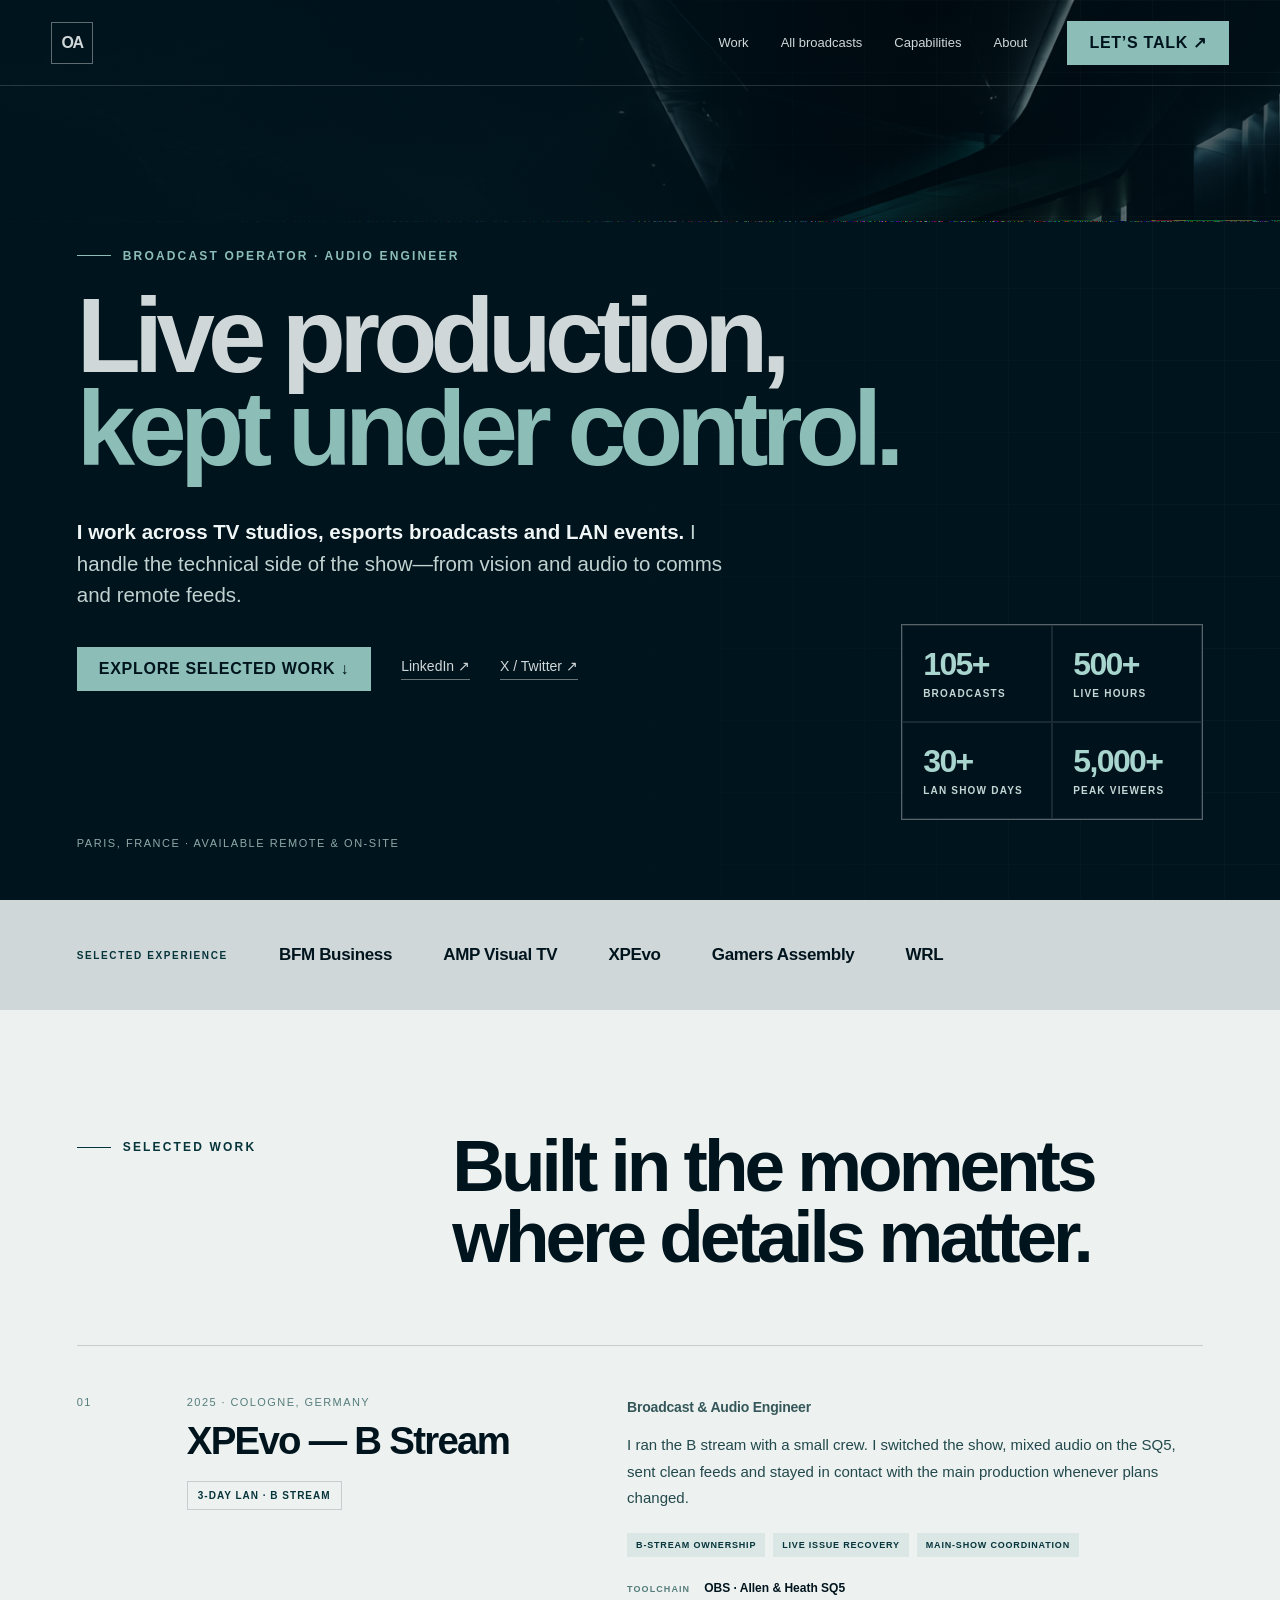
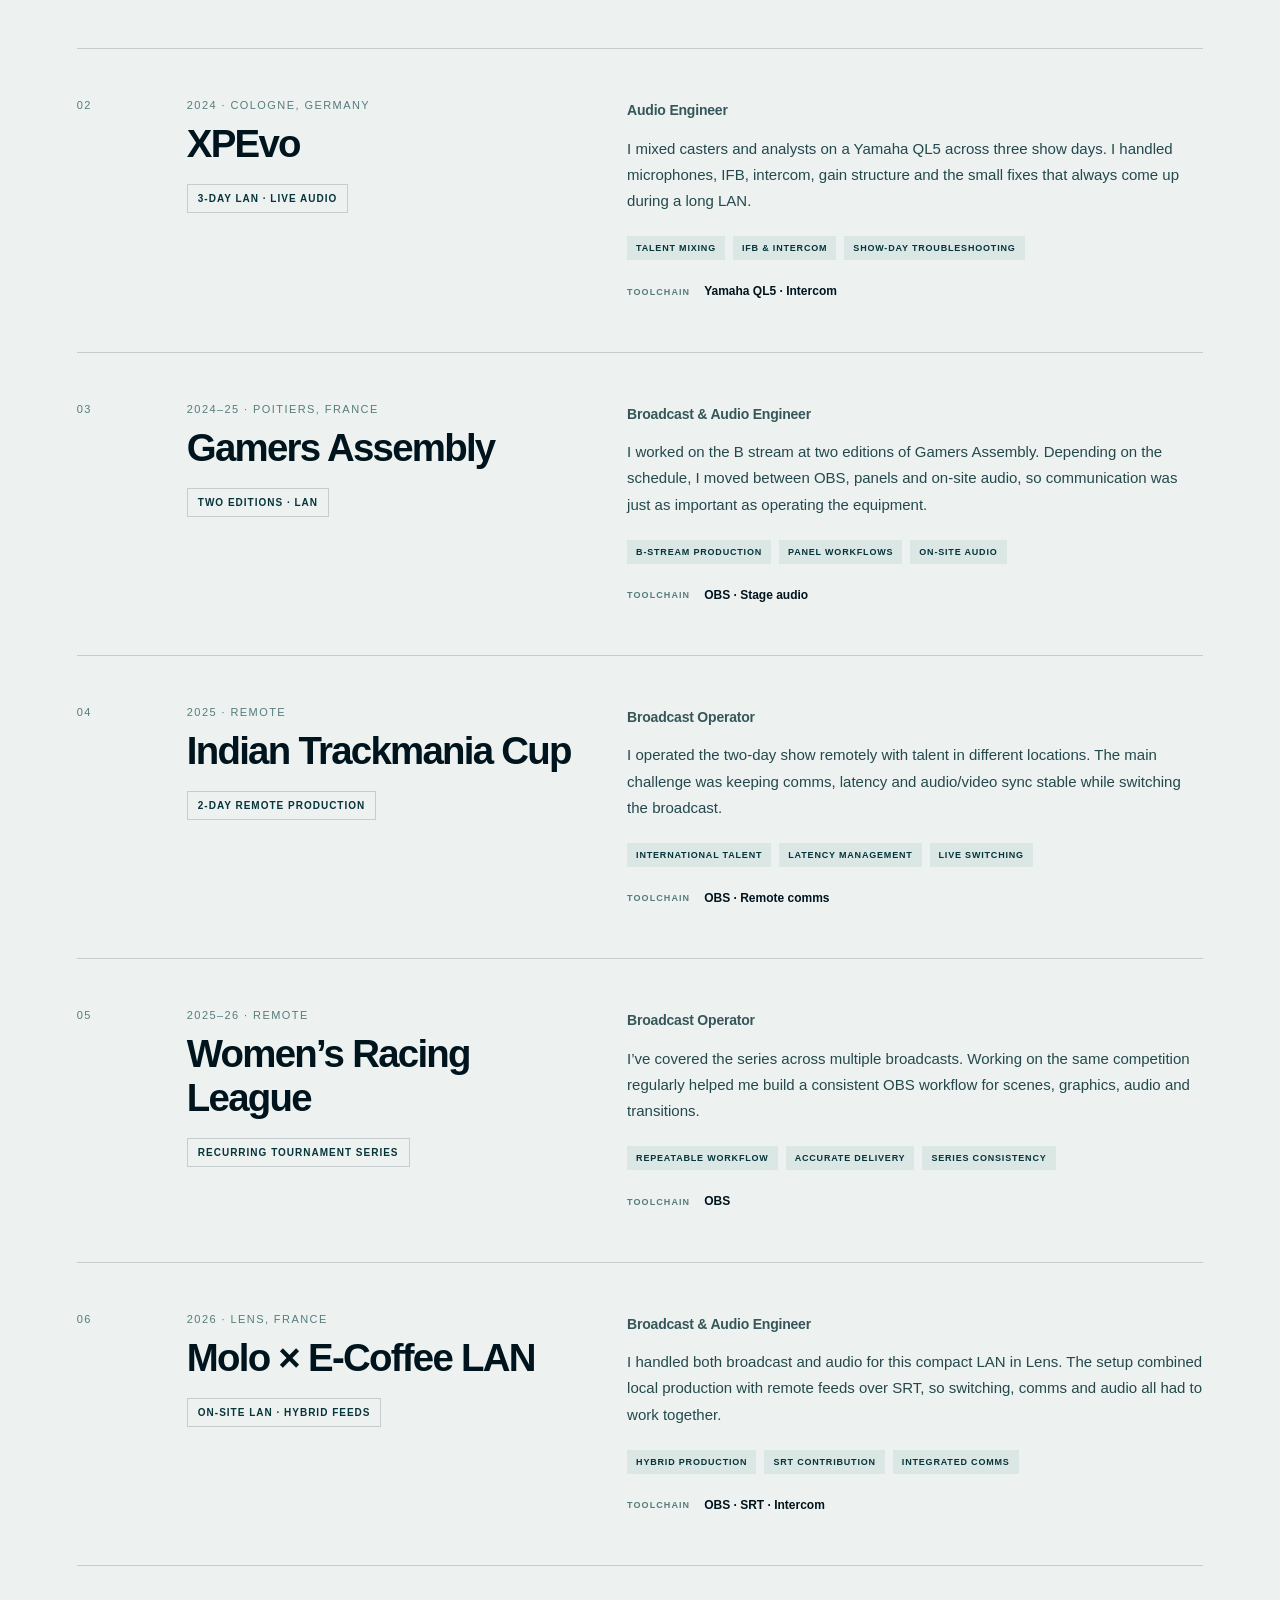
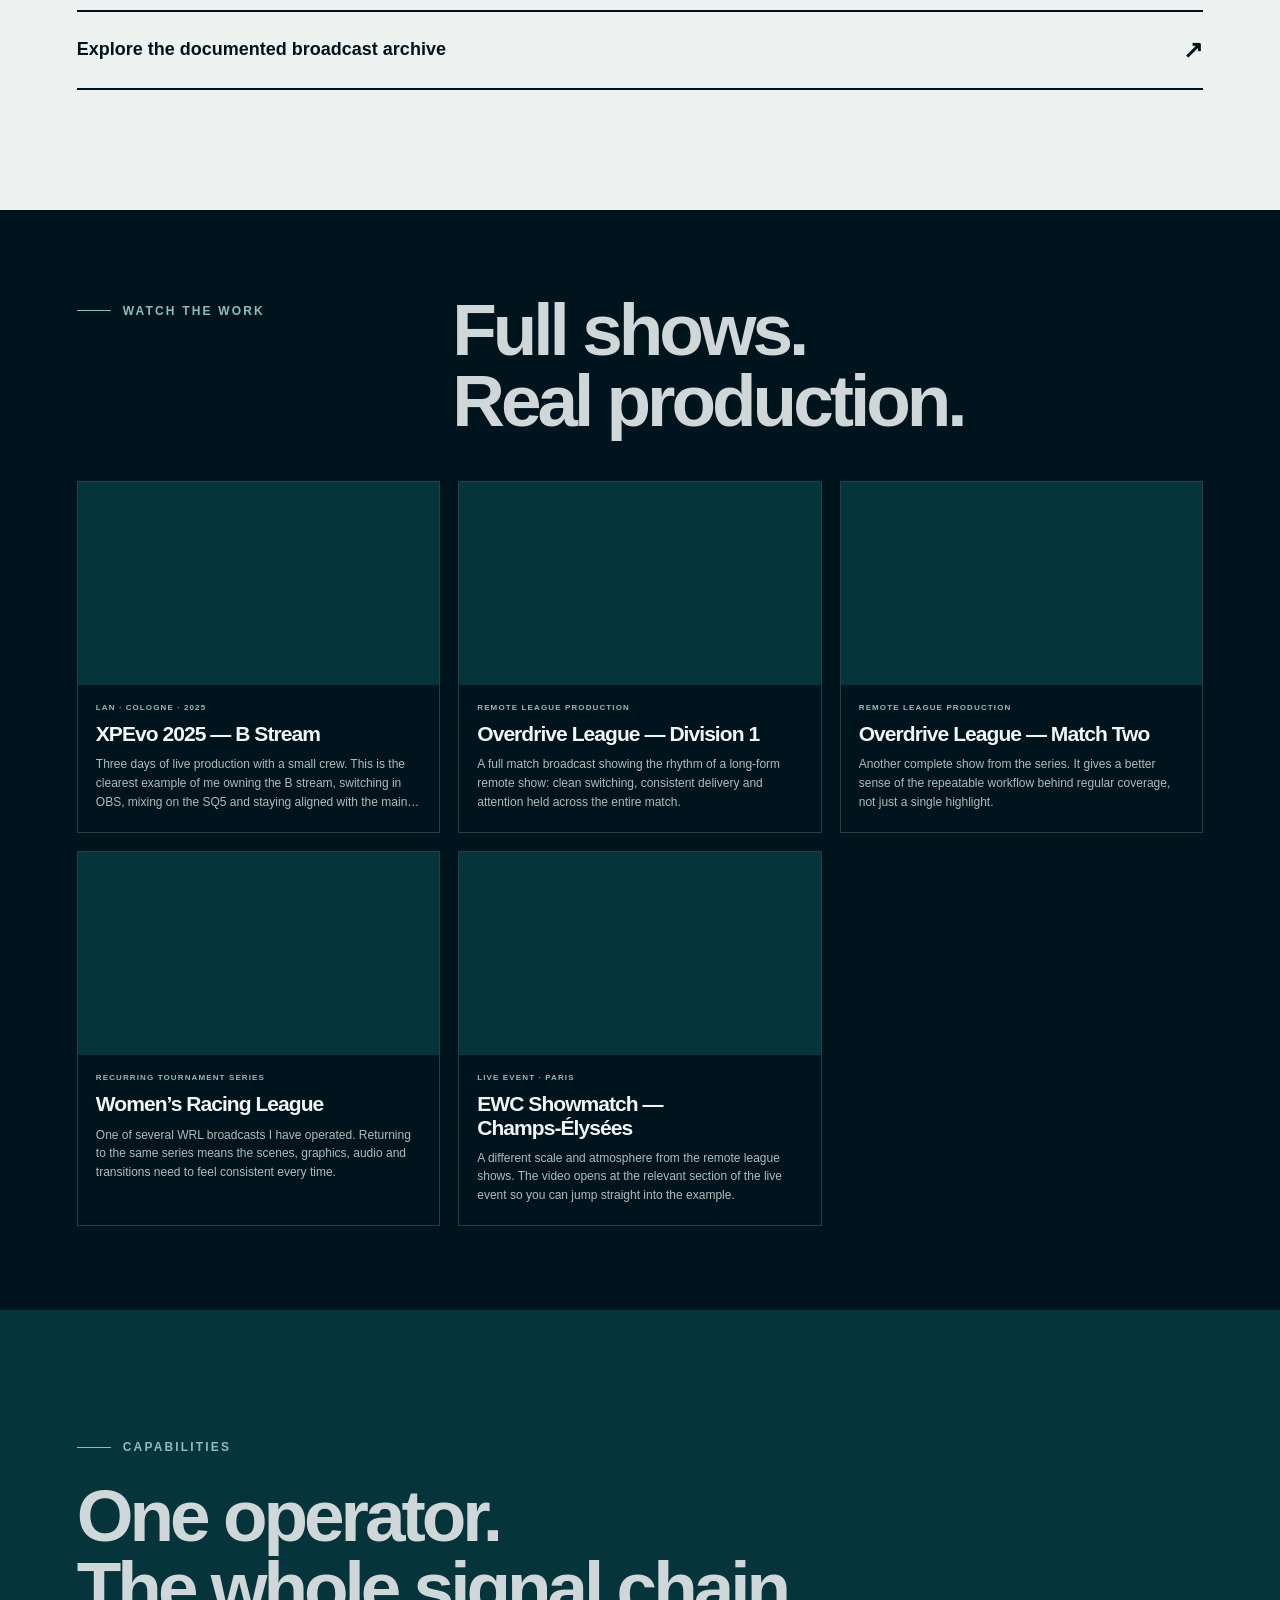
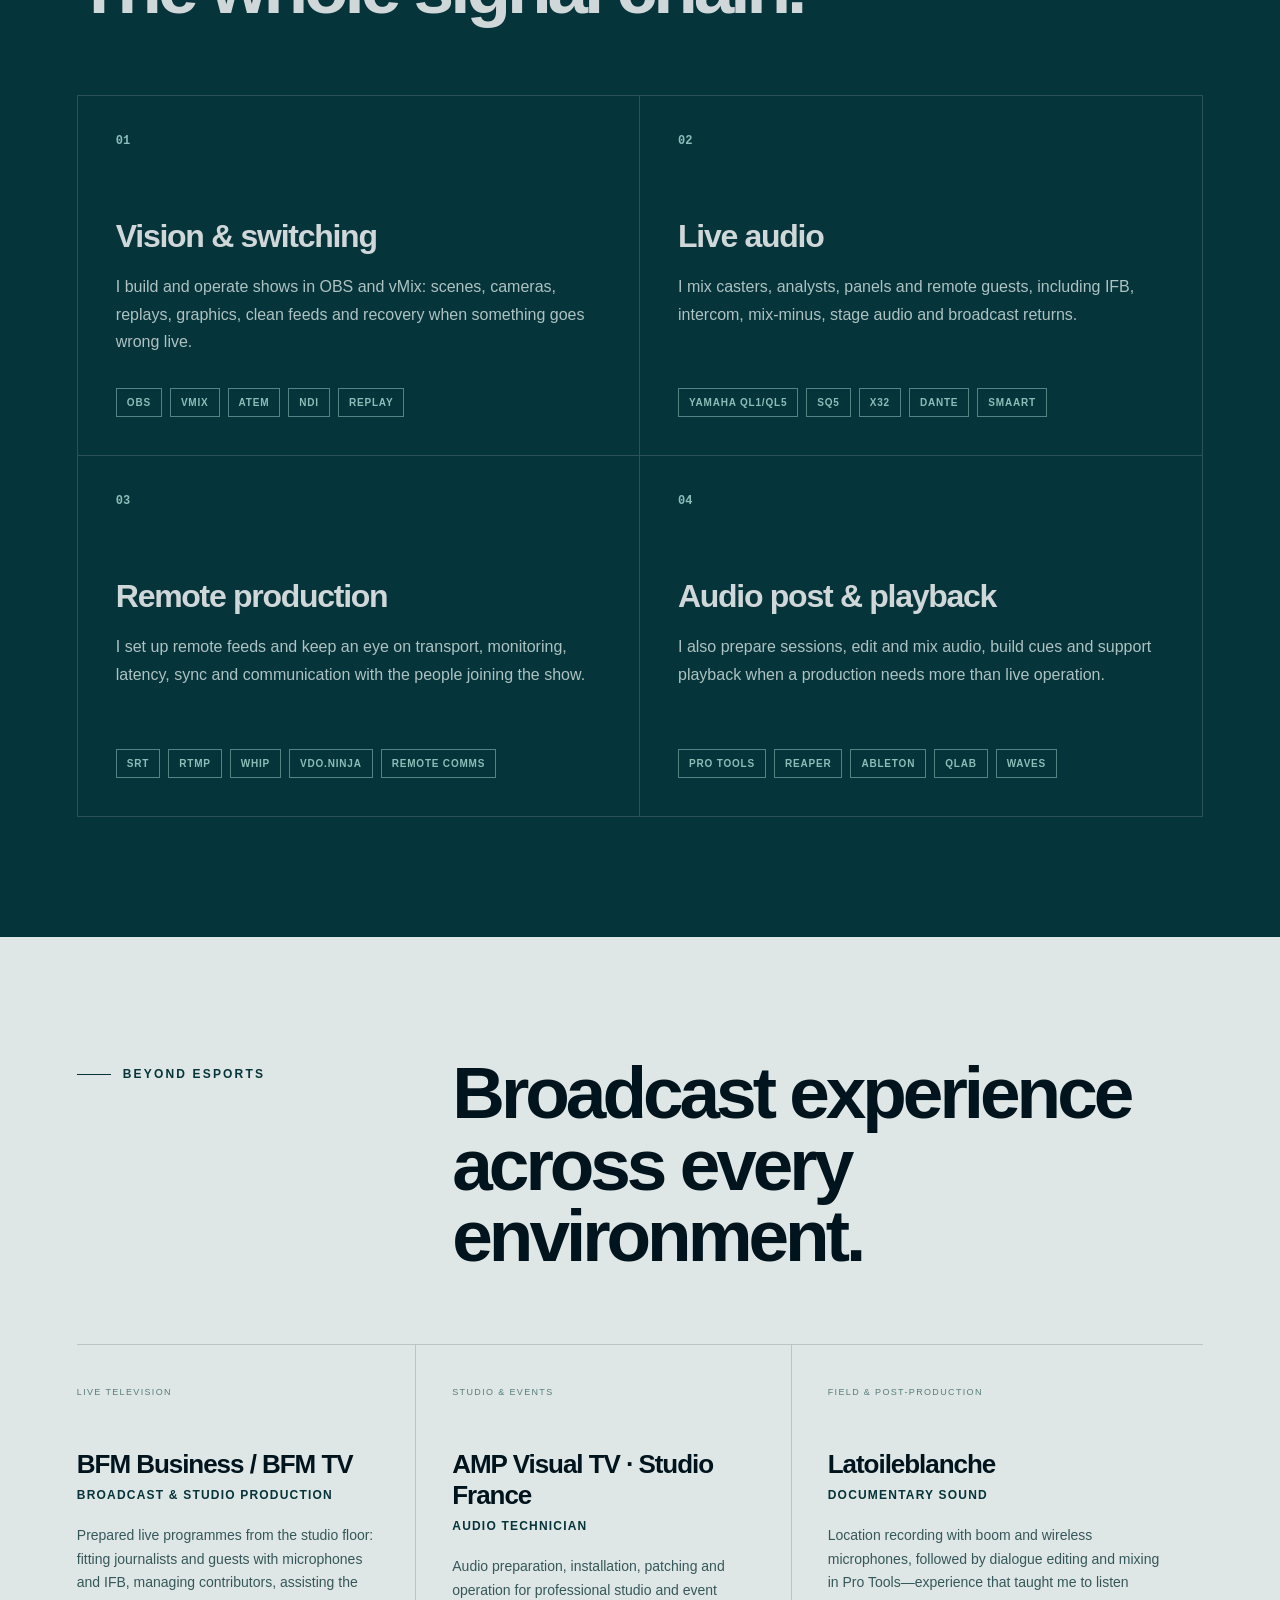
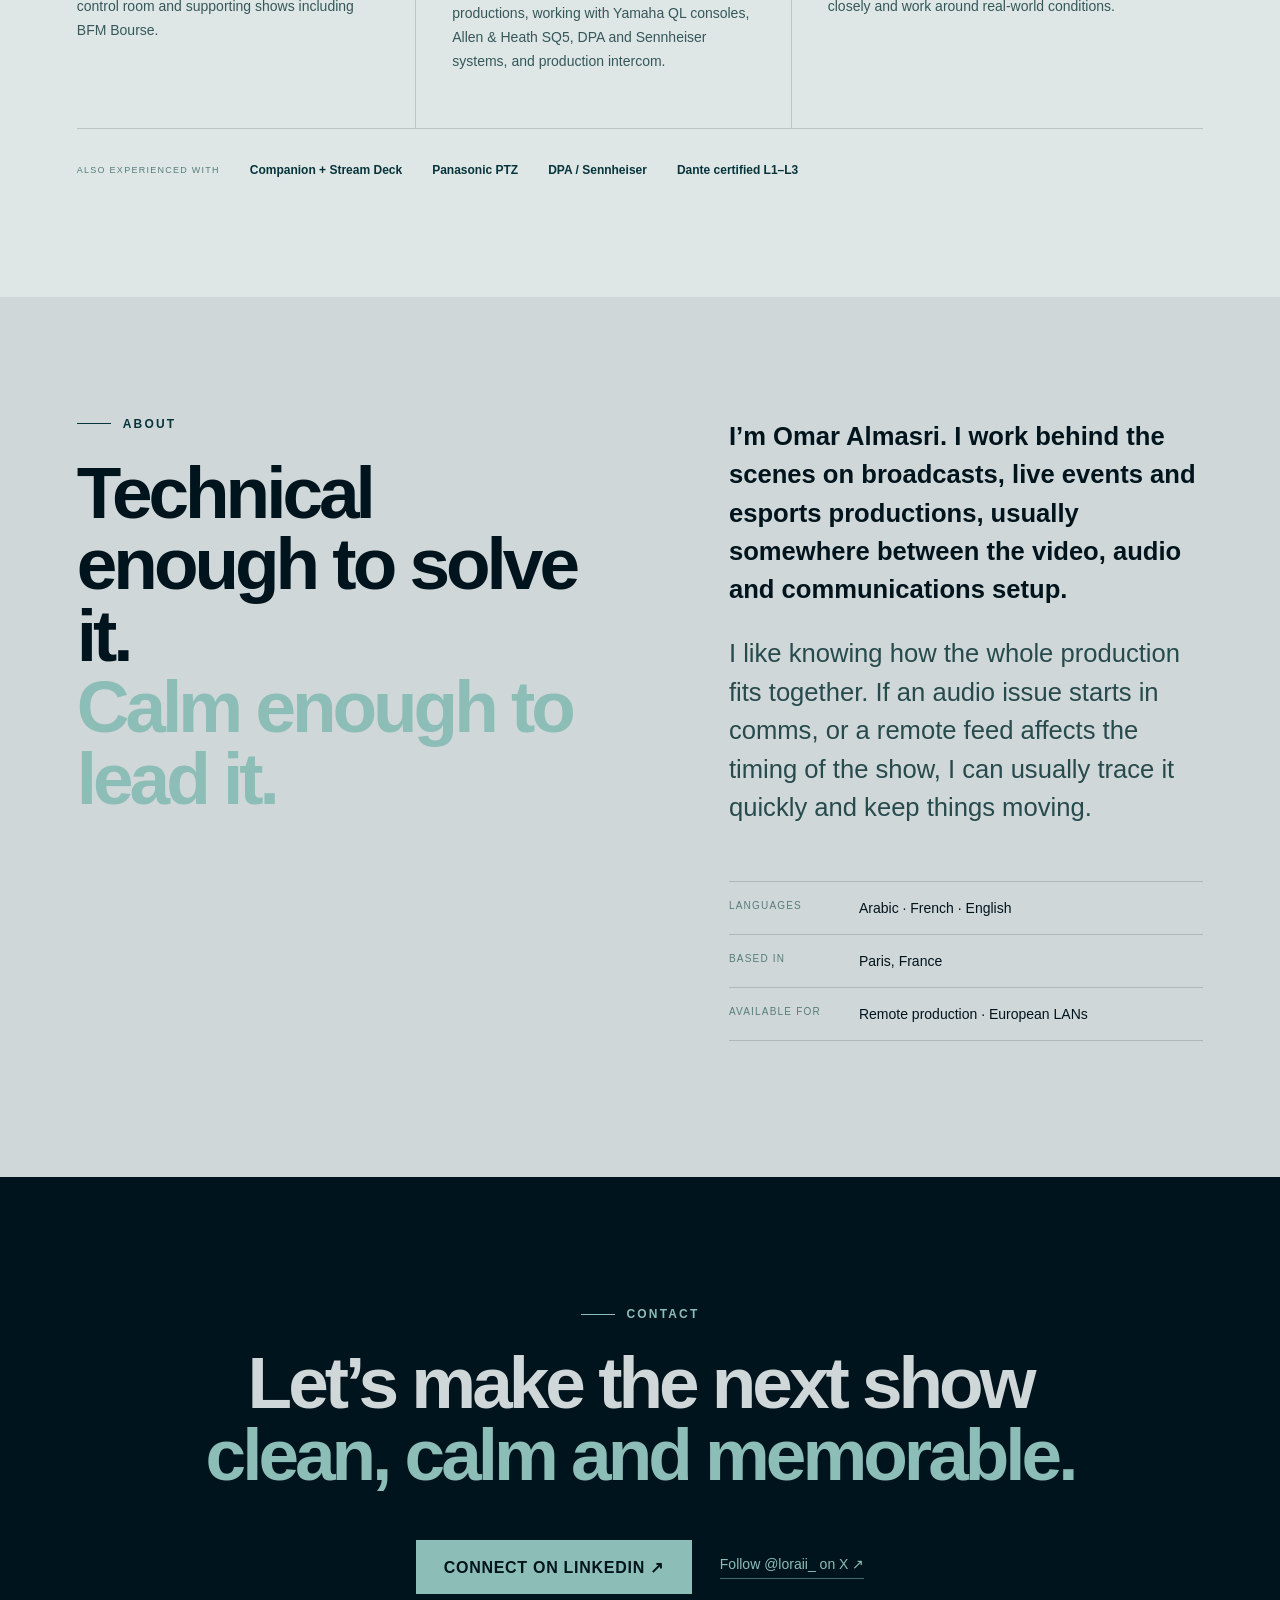
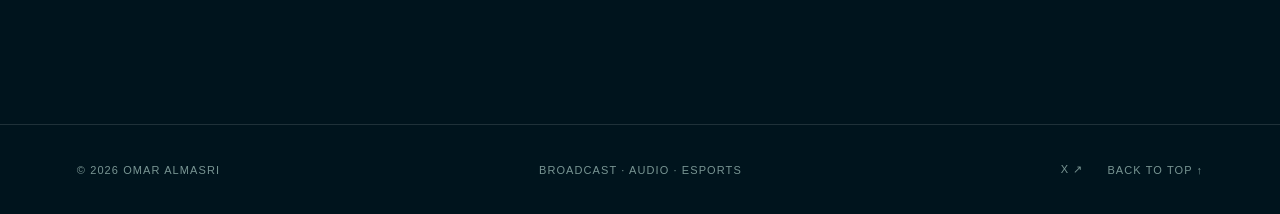
==== commit b0766799: "Refresh compact gallery styles" ====
--- a/index.html
+++ b/index.html
@@ -6,7 +6,7 @@
   <meta name="description" content="Omar Almasri — broadcast operator and audio engineer for esports, remote production and European LAN events.">
   <title>Omar Almasri — Broadcast Operator & Audio Engineer</title>
   <link rel="icon" href="data:image/svg+xml,<svg xmlns=%22http://www.w3.org/2000/svg%22 viewBox=%220 0 100 100%22><rect width=%22100%22 height=%22100%22 fill=%22%2300141d%22/><text x=%2250%22 y=%2264%22 text-anchor=%22middle%22 font-family=%22Arial%22 font-size=%2242%22 font-weight=%22700%22 fill=%22%238cbdb7%22>OA</text></svg>">
-  <link rel="stylesheet" href="/styles.css">
+  <link rel="stylesheet" href="/styles.css?v=3">
 </head>
 <body>
 <main>
--- a/styles.css
+++ b/styles.css
@@ -70,3 +70,30 @@
 .work-tools small{font-size:9px;font-weight:700;letter-spacing:.12em;text-transform:uppercase;color:var(--slate)}
 @media(max-width:900px){.work-row{grid-template-columns:38px 1fr}.work-row .work-title,.work-row .work-story{grid-column:2}.work-story{margin-top:22px}.work-note{max-width:720px!important}}
 @media(max-width:560px){.work-row{padding:36px 0}.work-note{font-size:14px!important}.work-focus{gap:6px}.work-tools{align-items:flex-start;flex-direction:column;gap:6px}}
+
+/* Broadcast examples */
+.video-section{background:var(--ink);color:var(--mist)}
+.video-grid{display:grid;grid-template-columns:repeat(2,minmax(0,1fr));gap:1px;background:rgba(208,215,216,.2);border:1px solid rgba(208,215,216,.2)}
+.video-card{min-width:0;background:var(--ink)}
+.video-card-featured{grid-column:1/-1;display:grid;grid-template-columns:minmax(0,1.45fr) minmax(300px,.55fr)}
+.video-frame{position:relative;aspect-ratio:16/9;background:var(--deep);overflow:hidden}
+.video-frame iframe{position:absolute;inset:0;width:100%;height:100%;border:0}
+.video-copy{padding:30px 32px 36px}
+.video-card-featured .video-copy{display:flex;flex-direction:column;justify-content:flex-end;padding:42px}
+.video-label{margin-bottom:18px;color:var(--sea);font-size:10px;font-weight:700;letter-spacing:.14em;text-transform:uppercase}
+.video-copy h3{margin-bottom:16px;color:#f0f6f5;font-size:clamp(25px,3vw,40px);line-height:1.05;letter-spacing:-.045em}
+.video-copy>p:last-child{max-width:590px;margin-bottom:0;color:#a9bebc;font-size:14px;line-height:1.7}
+@media(max-width:900px){.video-grid{grid-template-columns:1fr}.video-card-featured{grid-column:auto;display:block}.video-card-featured .video-copy{padding:30px 32px 36px}}
+@media(max-width:560px){.video-copy,.video-card-featured .video-copy{padding:24px 20px 28px}.video-copy h3{font-size:26px}}
+
+/* Compact video gallery */
+.video-section{padding-top:84px;padding-bottom:84px}
+.video-section .section-heading{margin-bottom:44px}
+.video-grid{grid-template-columns:repeat(3,minmax(0,1fr));gap:18px;background:transparent;border:0}
+.video-card,.video-card-featured{display:block;grid-column:auto;border:1px solid rgba(208,215,216,.2)}
+.video-copy,.video-card-featured .video-copy{display:block;padding:18px 18px 21px}
+.video-label{margin-bottom:10px;font-size:8px}
+.video-copy h3{margin-bottom:10px;font-size:21px;line-height:1.1}
+.video-copy>p:last-child{display:-webkit-box;overflow:hidden;font-size:12px;line-height:1.55;-webkit-box-orient:vertical;-webkit-line-clamp:3}
+@media(max-width:900px){.video-grid{grid-template-columns:repeat(2,minmax(0,1fr))}.video-card-featured{display:block}.video-card-featured .video-copy{padding:18px 18px 21px}}
+@media(max-width:560px){.video-section{padding-top:64px;padding-bottom:64px}.video-grid{grid-template-columns:1fr;gap:14px}.video-copy,.video-card-featured .video-copy{padding:16px 16px 18px}.video-copy h3{font-size:20px}}
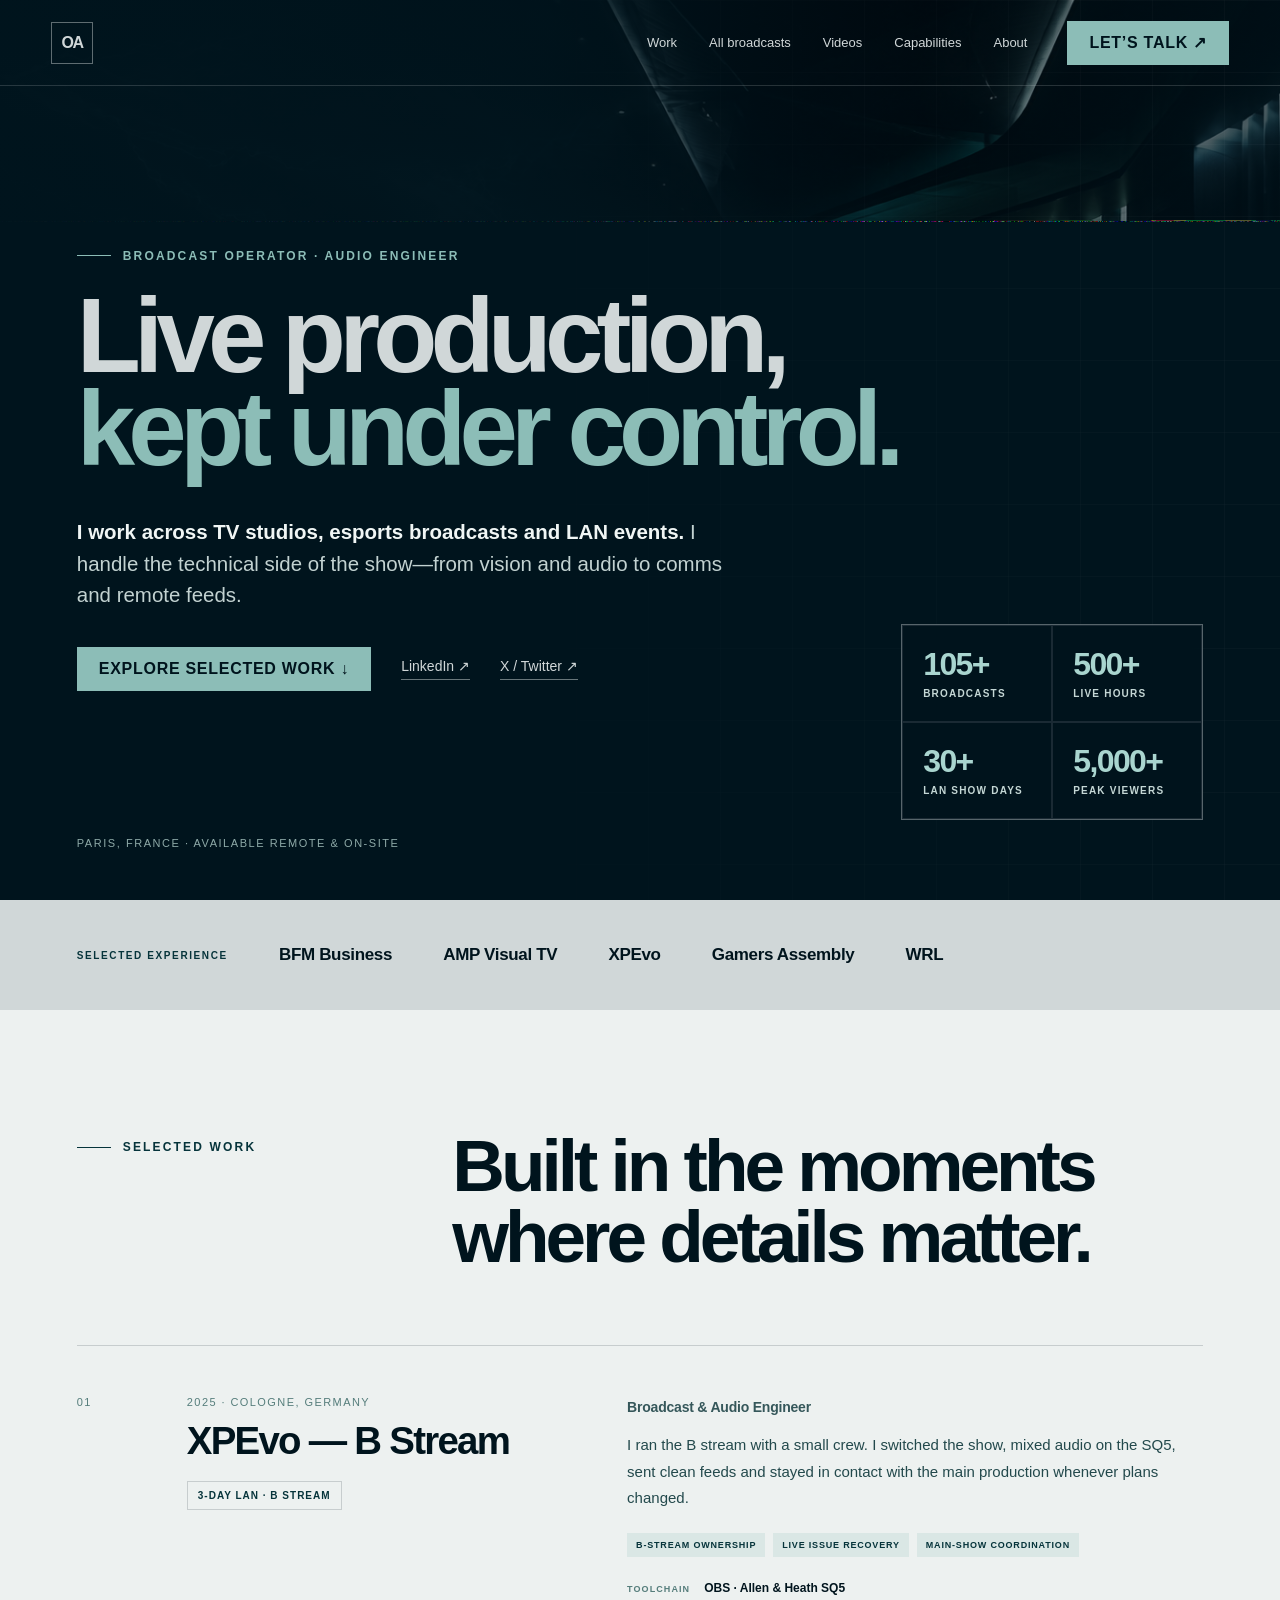
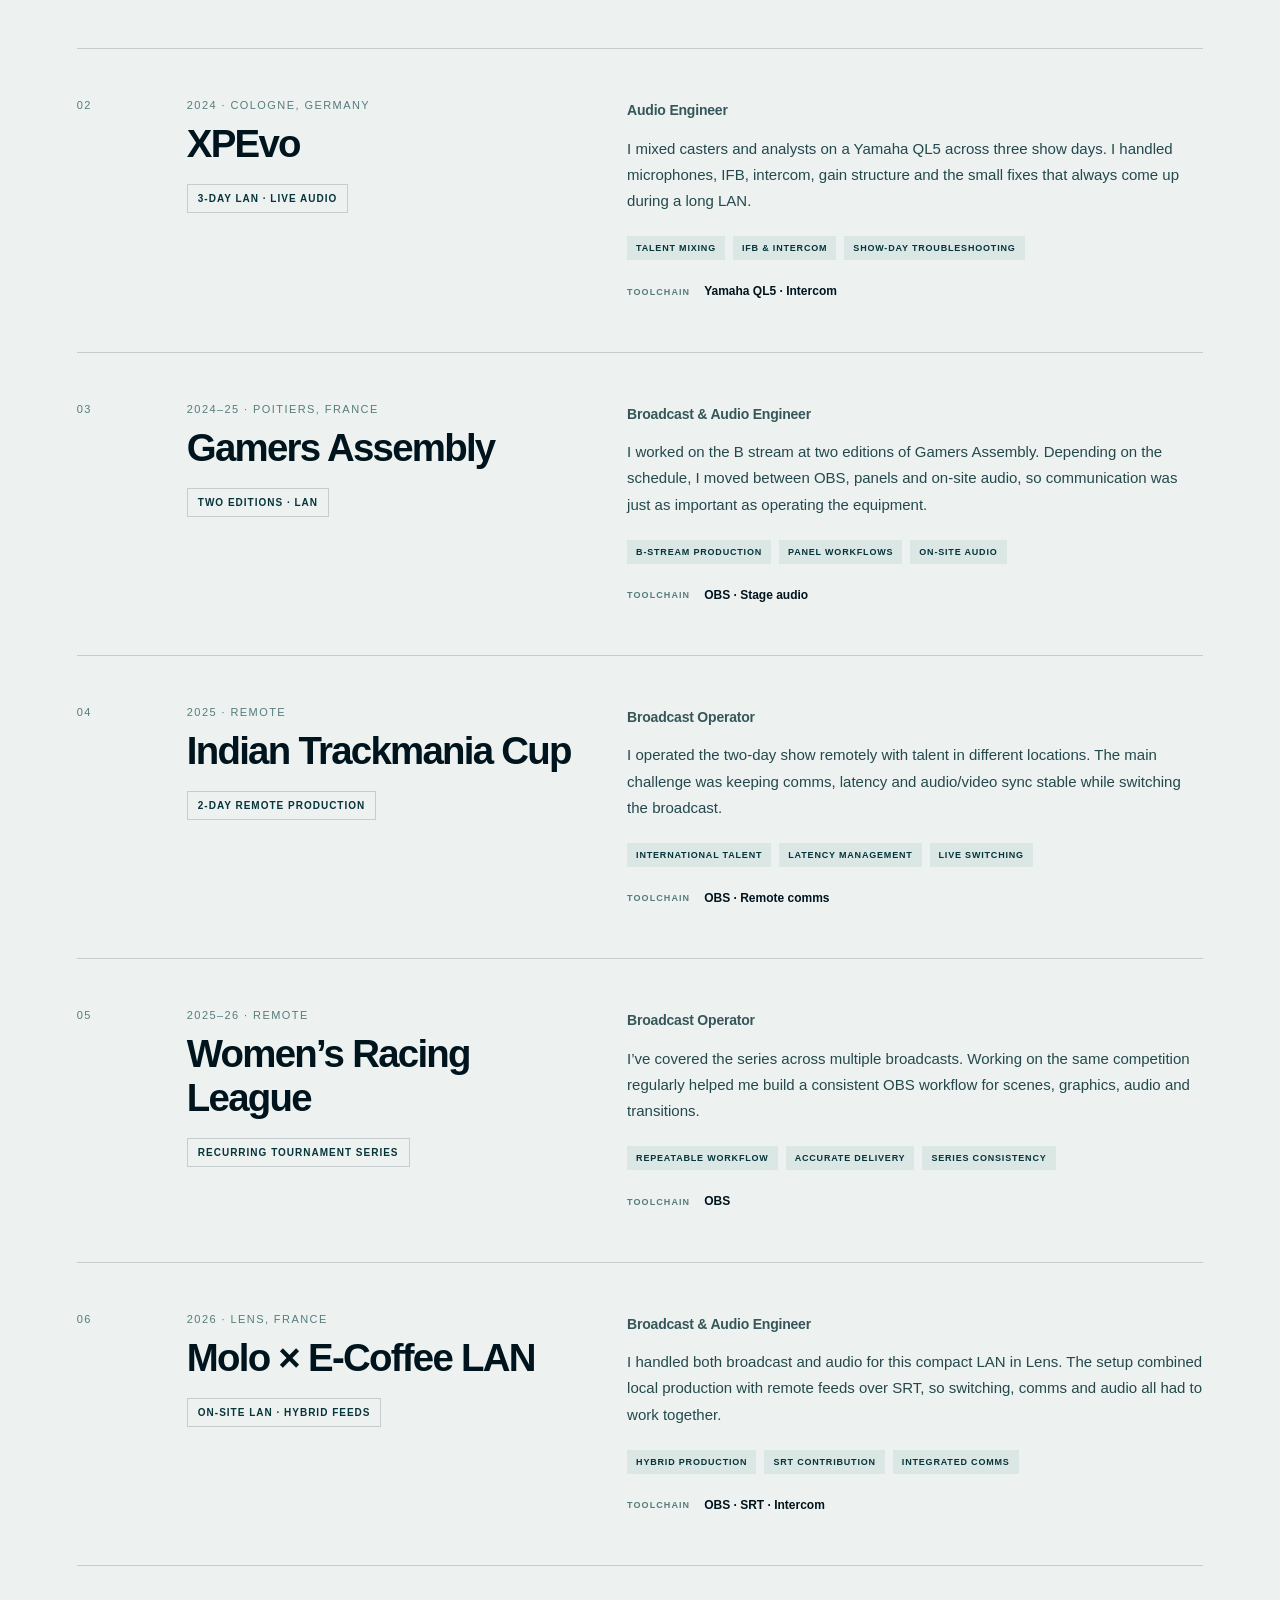
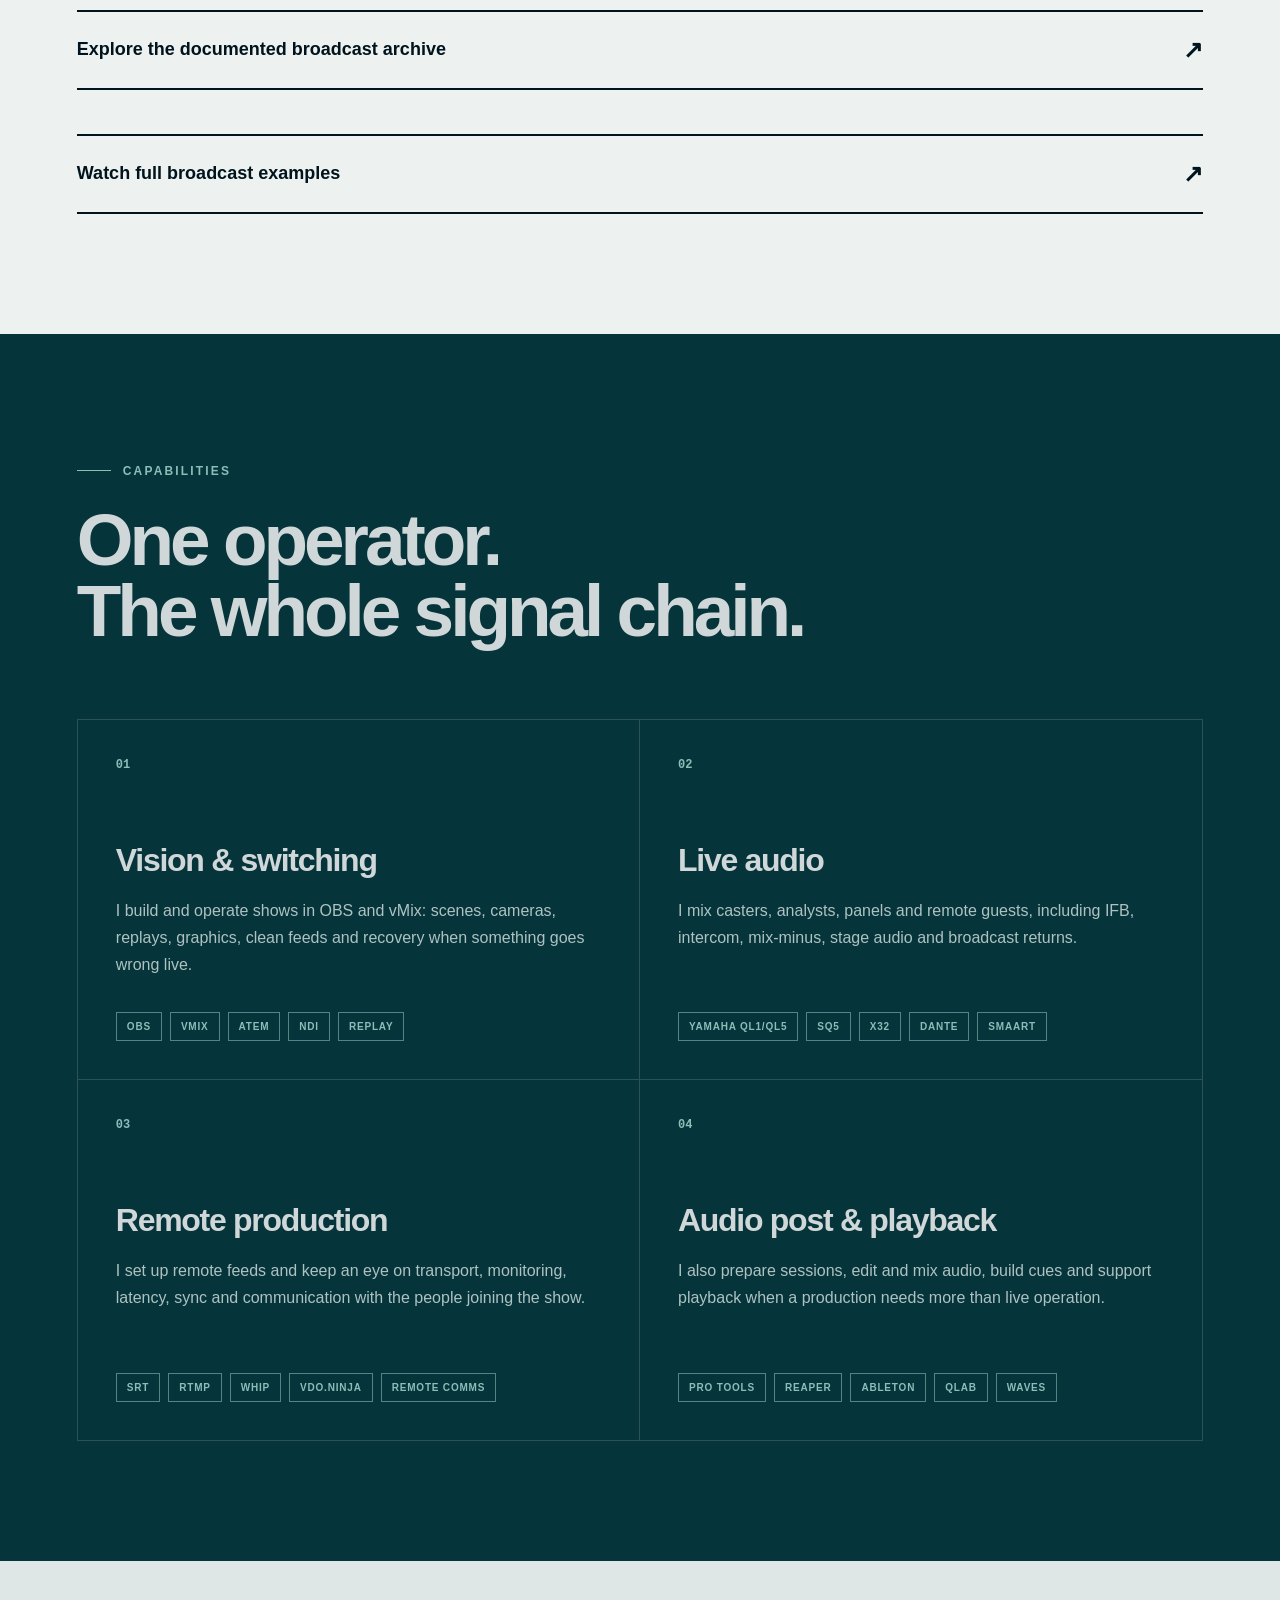
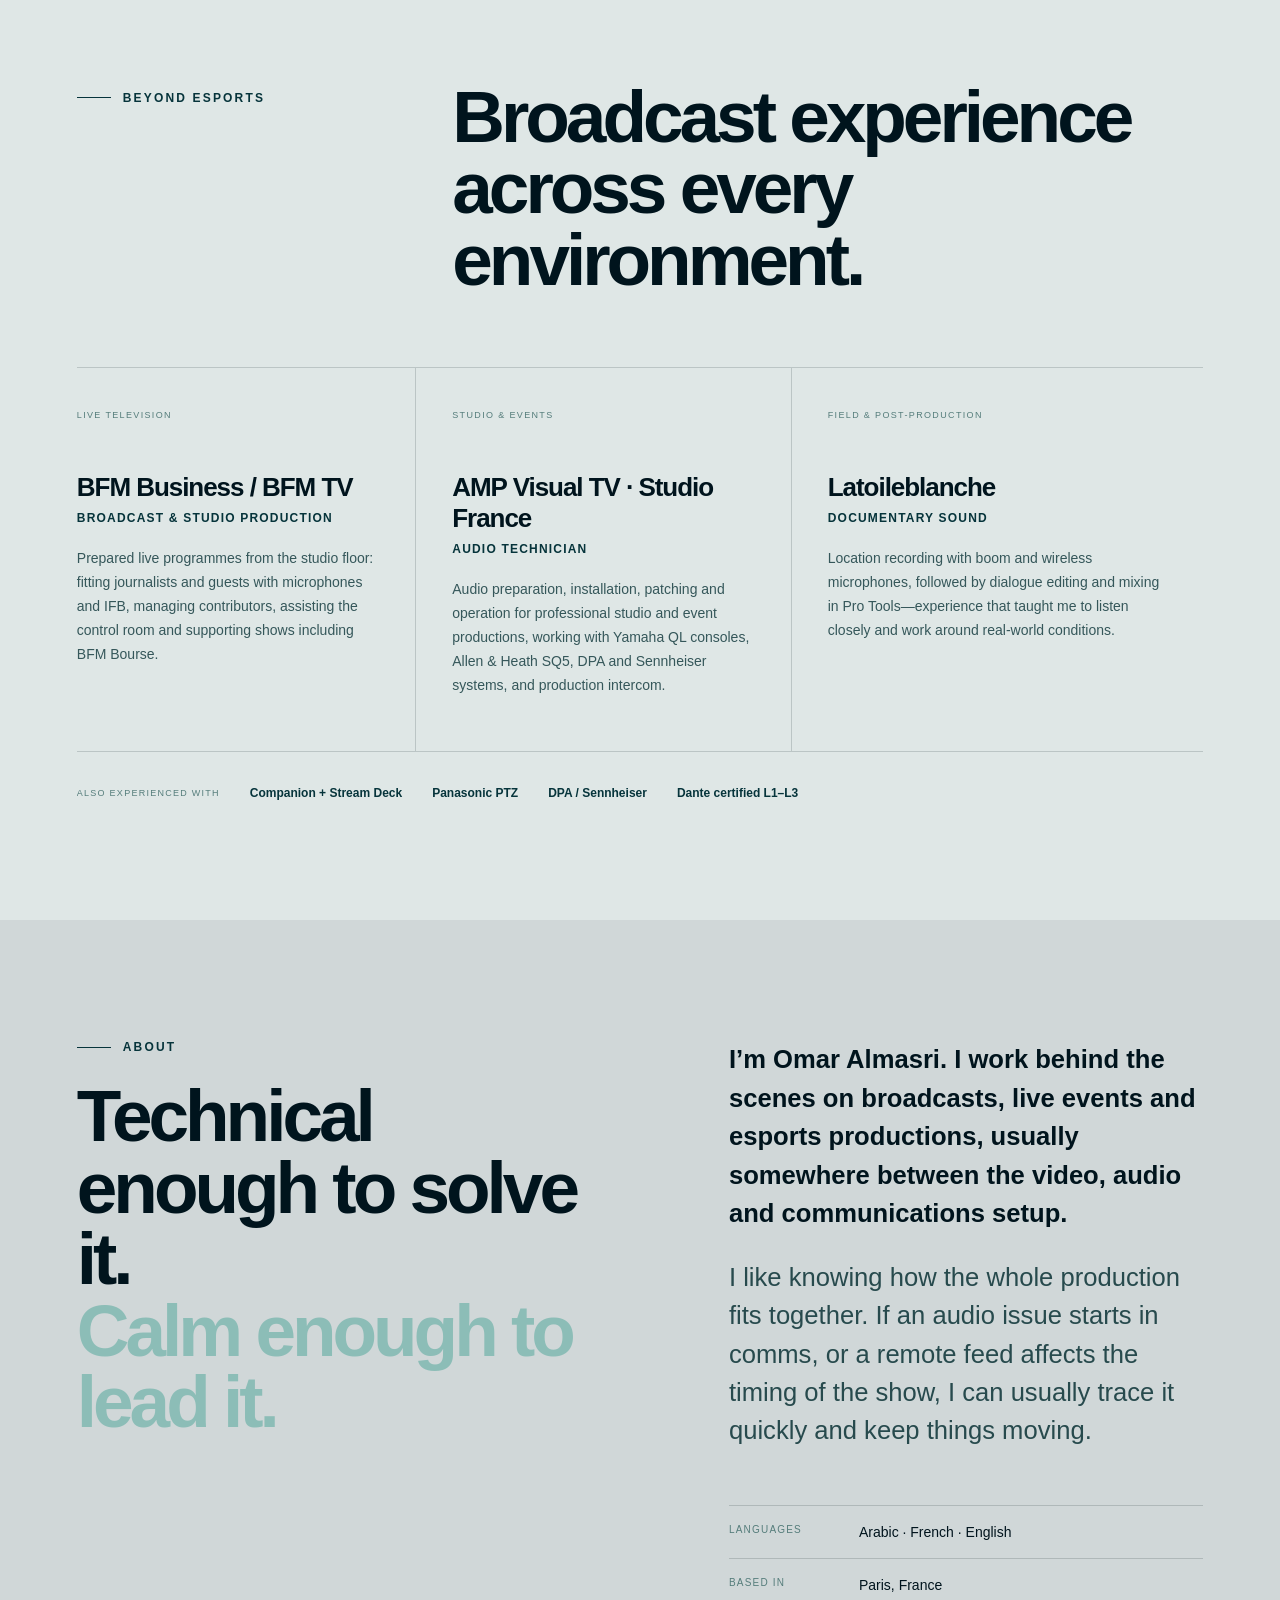
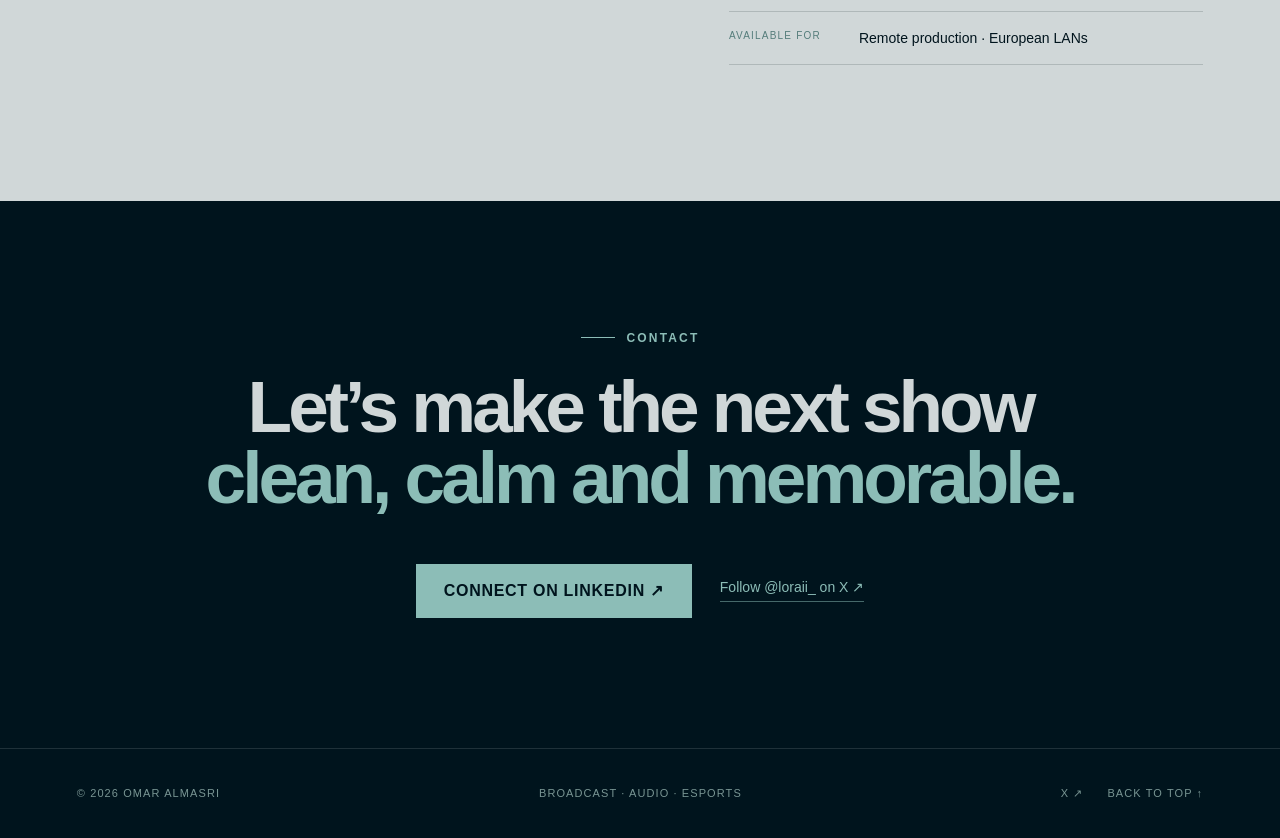
==== commit a3ec7391: "Move videos off the homepage" ====
--- a/index.html
+++ b/index.html
@@ -6,13 +6,13 @@
   <meta name="description" content="Omar Almasri — broadcast operator and audio engineer for esports, remote production and European LAN events.">
   <title>Omar Almasri — Broadcast Operator & Audio Engineer</title>
   <link rel="icon" href="data:image/svg+xml,<svg xmlns=%22http://www.w3.org/2000/svg%22 viewBox=%220 0 100 100%22><rect width=%22100%22 height=%22100%22 fill=%22%2300141d%22/><text x=%2250%22 y=%2264%22 text-anchor=%22middle%22 font-family=%22Arial%22 font-size=%2242%22 font-weight=%22700%22 fill=%22%238cbdb7%22>OA</text></svg>">
-  <link rel="stylesheet" href="/styles.css?v=3">
+  <link rel="stylesheet" href="/styles.css">
 </head>
 <body>
 <main>
   <header class="site-header">
     <a href="#top" class="monogram" aria-label="Back to top">OA</a>
-    <nav aria-label="Primary navigation"><a href="#work">Work</a><a href="broadcasts/index.html">All broadcasts</a><a href="#capabilities">Capabilities</a><a href="#about">About</a></nav>
+    <nav aria-label="Primary navigation"><a href="#work">Work</a><a href="broadcasts/index.html">All broadcasts</a><a href="videos/index.html">Videos</a><a href="#capabilities">Capabilities</a><a href="#about">About</a></nav>
     <a class="contact-button button-link" href="https://www.linkedin.com/in/abdo-al-hawi-al-masri-022567a6/" target="_blank" rel="noreferrer">Let’s talk ↗</a>
   </header>
 
@@ -41,15 +41,12 @@
       <article class="work-row"><div class="work-index">06</div><div class="work-title"><p class="work-year">2026 · Lens, France</p><h3>Molo × E-Coffee LAN</h3><p class="work-format">On-site LAN · Hybrid feeds</p></div><div class="work-story"><p class="work-role">Broadcast & Audio Engineer</p><p class="work-note">I handled both broadcast and audio for this compact LAN in Lens. The setup combined local production with remote feeds over SRT, so switching, comms and audio all had to work together.</p><div class="work-focus"><span>Hybrid production</span><span>SRT contribution</span><span>Integrated comms</span></div><p class="work-tools"><small>Toolchain</small>OBS · SRT · Intercom</p></div></article>
     </div>
     <a class="archive-link" href="broadcasts/index.html">Explore the documented broadcast archive <span>↗</span></a>
+    <a class="archive-link video-page-link" href="videos/index.html">Watch full broadcast examples <span>↗</span></a>
   </section>
 
-  <section id="reel" class="section video-section">
+  <section id="reel" class="section video-section" hidden>
     <div class="section-heading"><p class="eyebrow light"><i></i> Watch the work</p><h2>Full shows.<br>Real production.</h2></div>
     <div class="video-grid">
-      <article class="video-card video-card-featured">
-        <div class="video-frame"><iframe src="https://www.youtube-nocookie.com/embed/DlevCN5dR6E" title="XPEvo 2025 broadcast example" loading="lazy" allow="accelerometer; autoplay; clipboard-write; encrypted-media; gyroscope; picture-in-picture; web-share" allowfullscreen></iframe></div>
-        <div class="video-copy"><p class="video-label">LAN · Cologne · 2025</p><h3>XPEvo 2025 — B Stream</h3><p>Three days of live production with a small crew. This is the clearest example of me owning the B stream, switching in OBS, mixing on the SQ5 and staying aligned with the main show.</p></div>
-      </article>
       <article class="video-card">
         <div class="video-frame"><iframe src="https://www.youtube-nocookie.com/embed/sIqLBj3CoU8" title="Overdrive League broadcast example one" loading="lazy" allow="accelerometer; autoplay; clipboard-write; encrypted-media; gyroscope; picture-in-picture; web-share" allowfullscreen></iframe></div>
         <div class="video-copy"><p class="video-label">Remote league production</p><h3>Overdrive League — Division 1</h3><p>A full match broadcast showing the rhythm of a long-form remote show: clean switching, consistent delivery and attention held across the entire match.</p></div>
